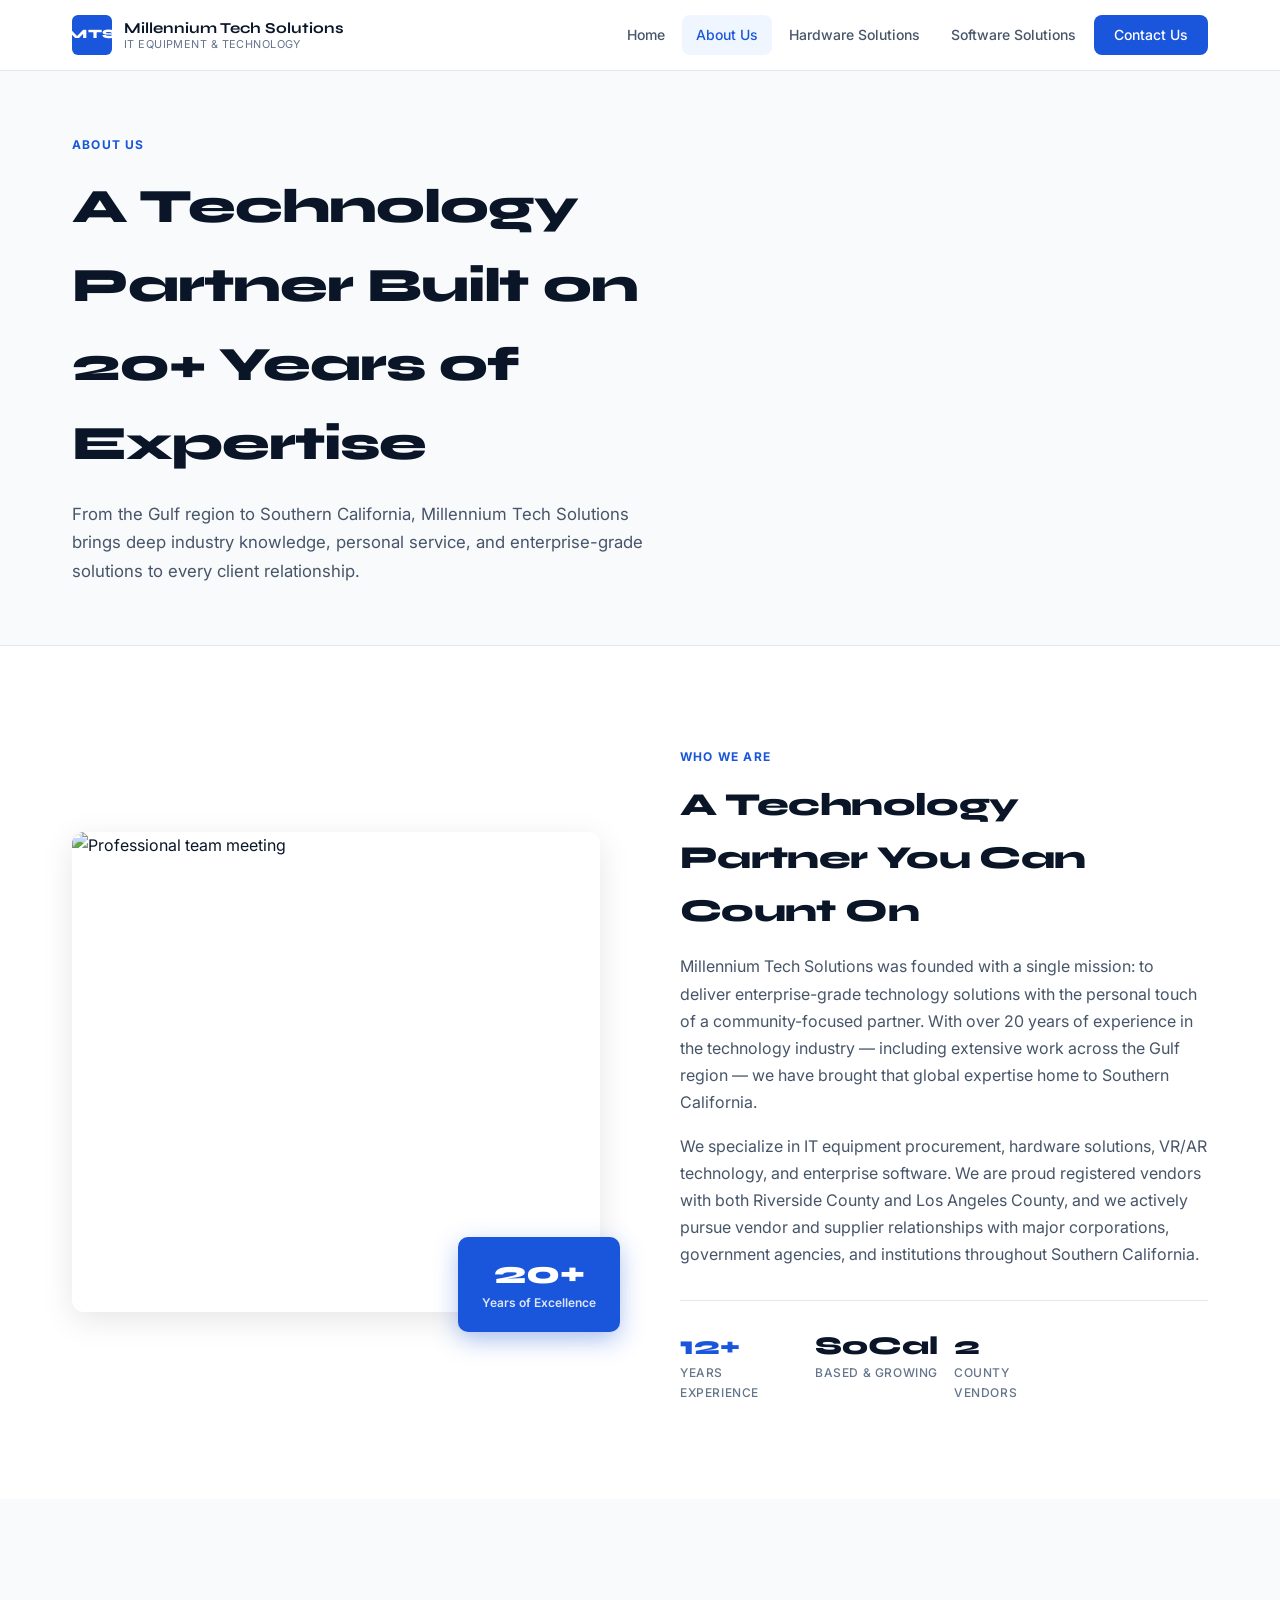
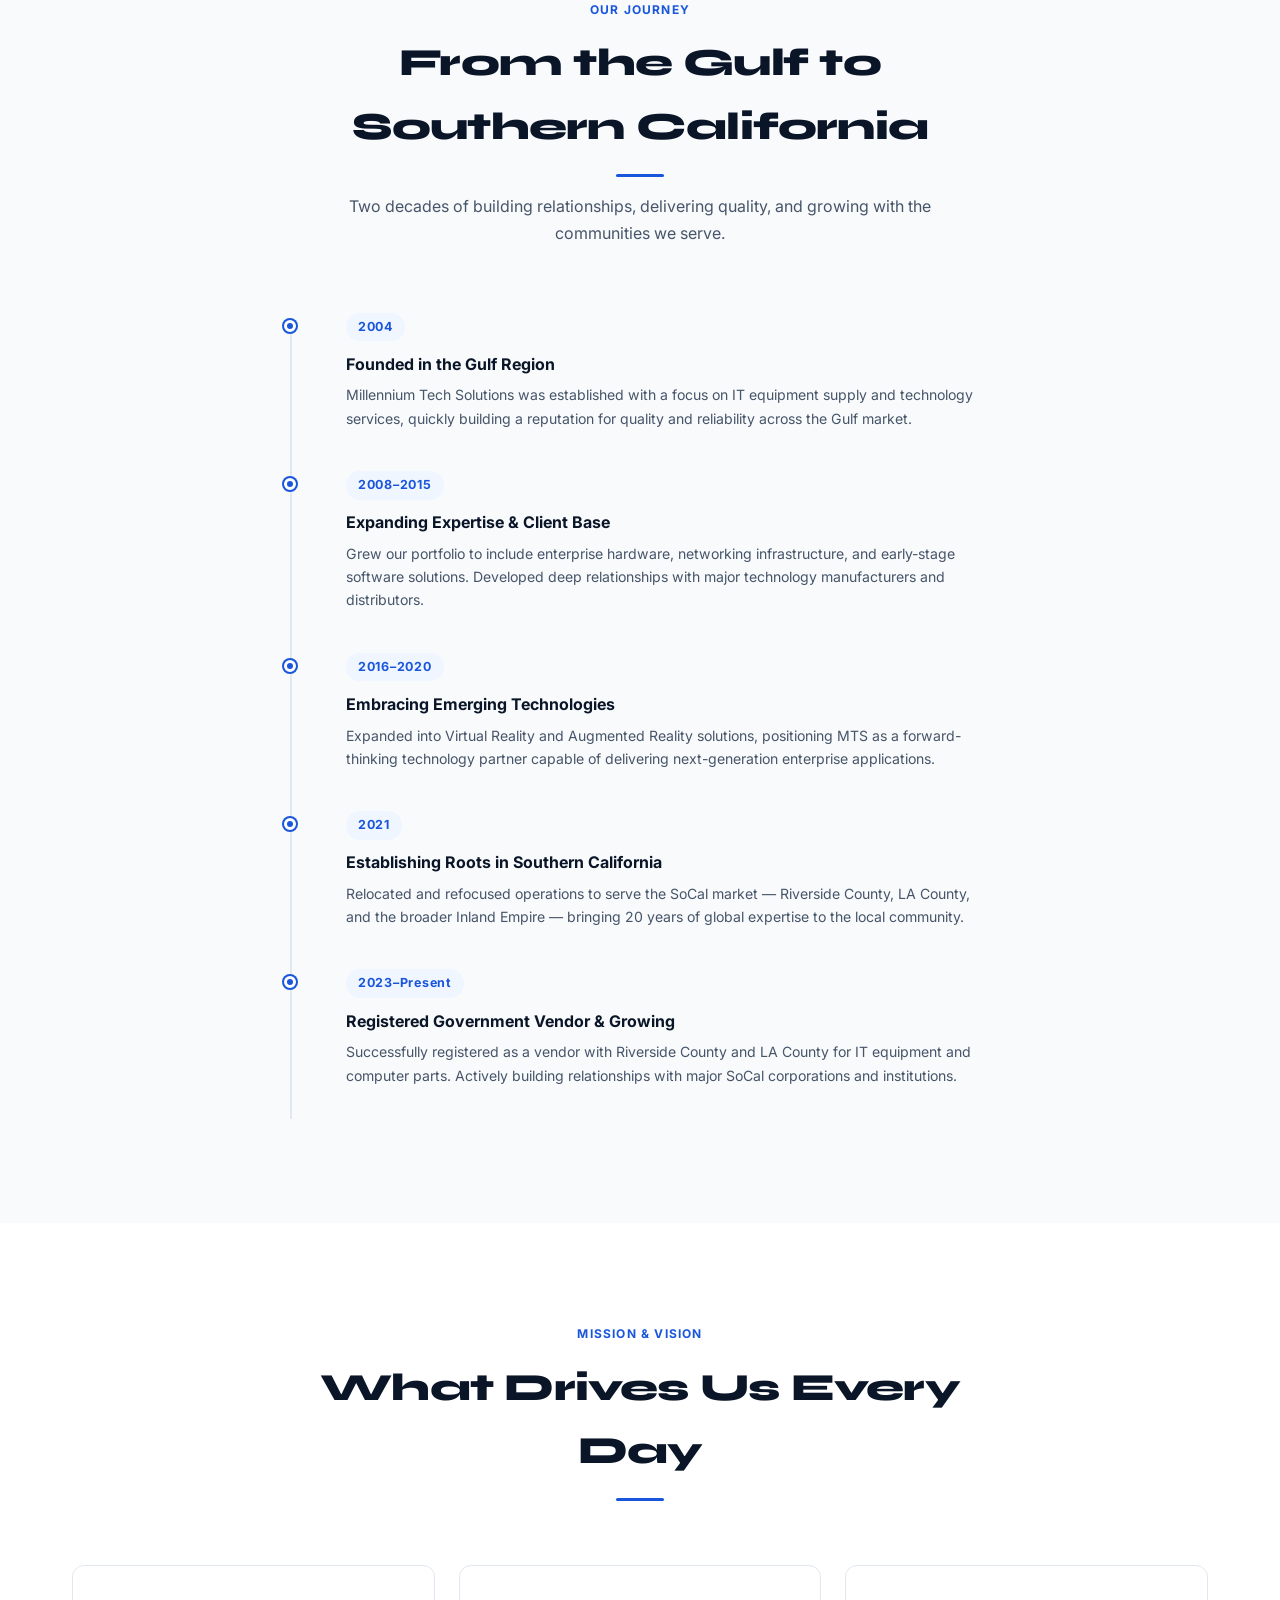
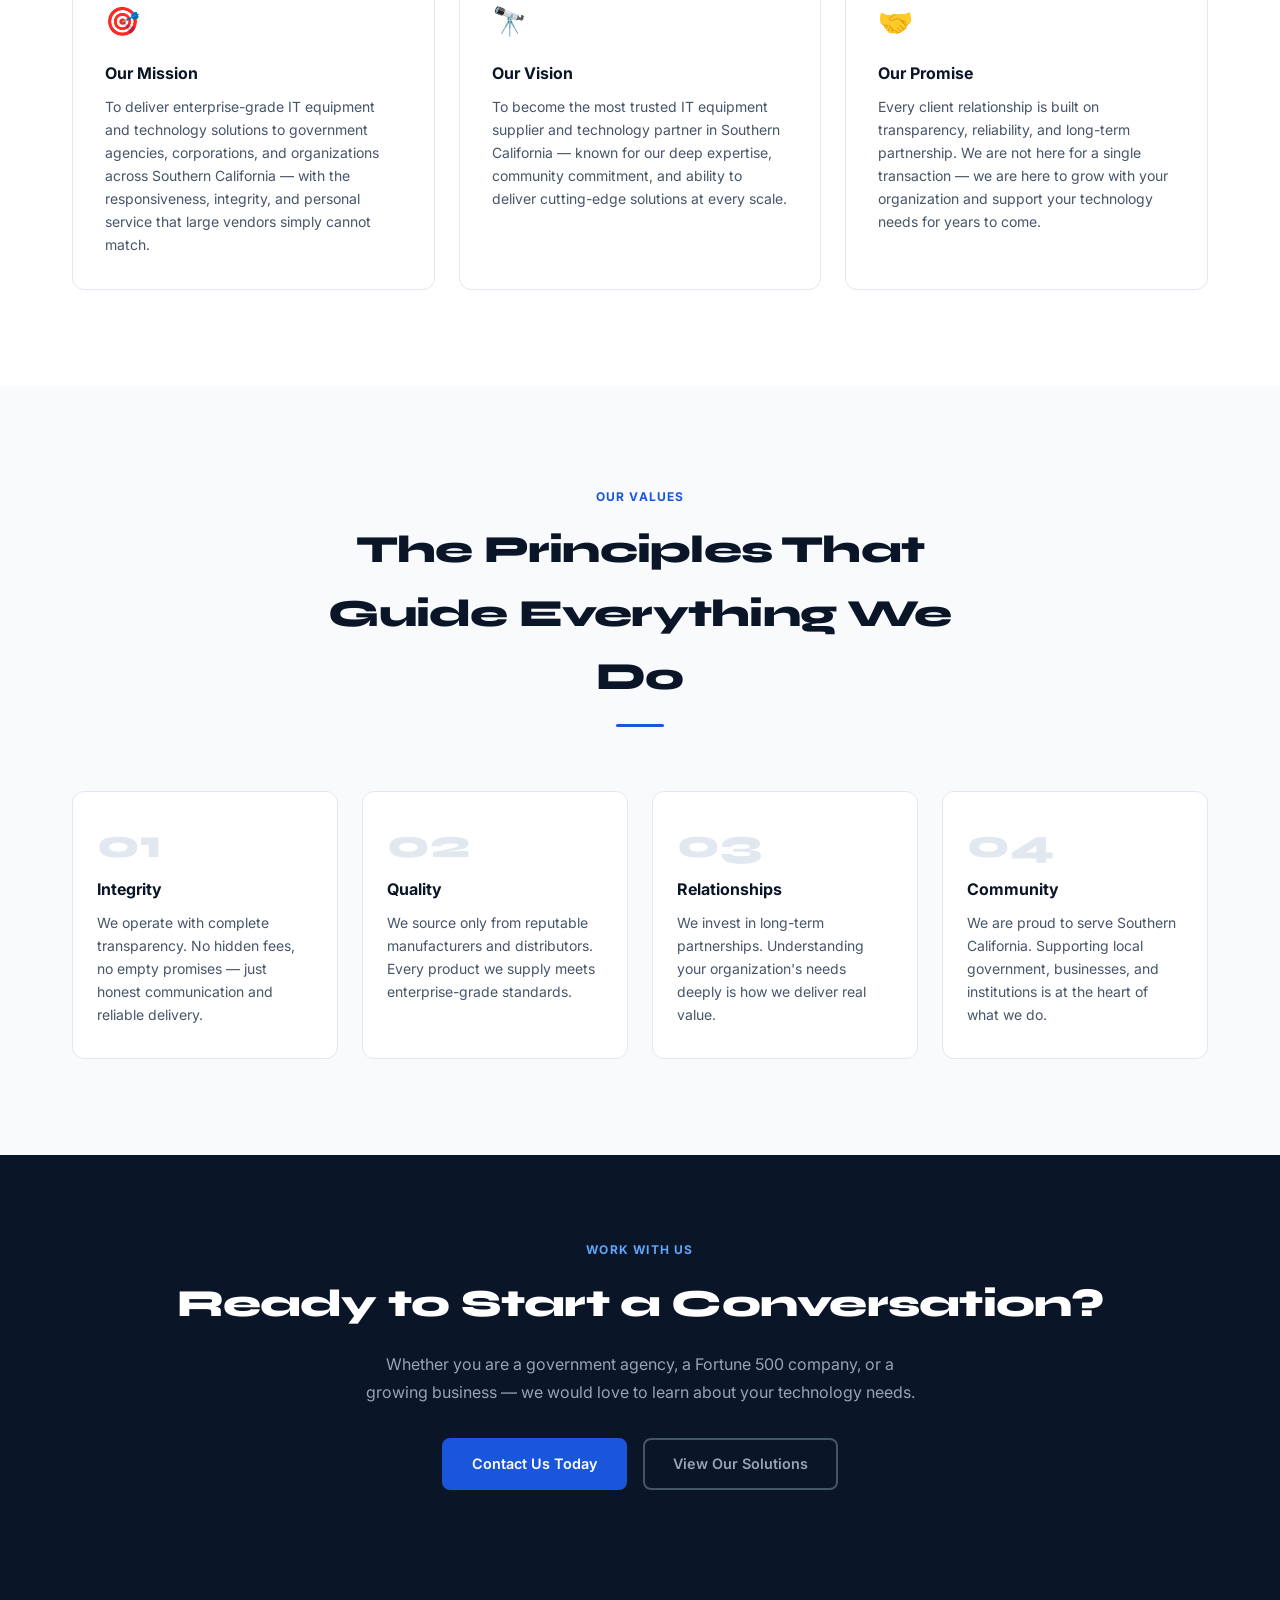
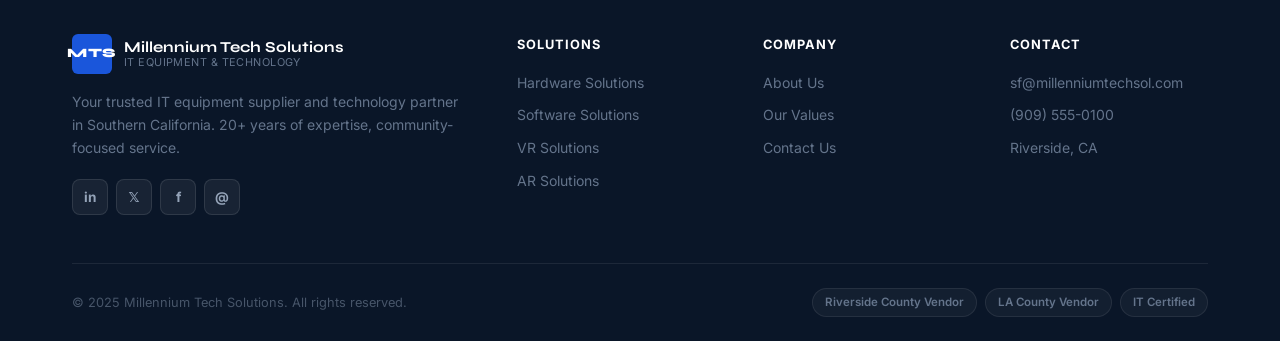
==== about.html @ eeb05ad7 "Remove company name drops — about.html" ====
<!DOCTYPE html>
<html lang="en">
<head>
  <meta charset="UTF-8" />
  <meta name="viewport" content="width=device-width, initial-scale=1.0" />
  <title>About Us | Millennium Tech Solutions</title>
  <meta name="description" content="Learn about Millennium Tech Solutions — 20+ years of IT industry expertise, now serving Southern California with enterprise-grade technology solutions." />
  <link rel="preconnect" href="https://fonts.googleapis.com" />
  <link rel="preconnect" href="https://fonts.gstatic.com" crossorigin />
  <link href="https://fonts.googleapis.com/css2?family=Inter:wght@400;500;600;700&family=Syne:wght@600;700;800&display=swap" rel="stylesheet" />
  <link rel="stylesheet" href="style.css" />
</head>
<body>

<nav class="navbar">
  <div class="container">
    <div class="nav-inner">
      <a href="index.html" class="nav-logo">
        <div class="logo-icon">MTS</div>
        <div class="logo-text">
          <span class="logo-name">Millennium Tech Solutions</span>
          <span class="logo-sub">IT Equipment &amp; Technology</span>
        </div>
      </a>
      <ul class="nav-links">
        <li><a href="index.html">Home</a></li>
        <li><a href="about.html" class="active">About Us</a></li>
        <li class="nav-dropdown">
          <a href="hardware.html">Hardware Solutions</a>
          <div class="dropdown-menu">
            <a href="hardware.html#computers">Computers &amp; Workstations</a>
            <a href="hardware.html#networking">Networking Equipment</a>
            <a href="hardware.html#peripherals">Peripherals &amp; Accessories</a>
            <a href="hardware.html#servers">Servers &amp; Storage</a>
          </div>
        </li>
        <li class="nav-dropdown">
          <a href="software.html">Software Solutions</a>
          <div class="dropdown-menu">
            <a href="software.html#vr">Virtual Reality (VR)</a>
            <a href="software.html#ar">Augmented Reality (AR)</a>
            <a href="software.html#enterprise">Enterprise Software</a>
          </div>
        </li>
        <li><a href="contact.html" class="nav-cta">Contact Us</a></li>
      </ul>
      <div class="nav-toggle"><span></span><span></span><span></span></div>
    </div>
  </div>
</nav>

<!-- PAGE HERO -->
<section class="page-hero">
  <div class="container">
    <span class="label">About Us</span>
    <h1>A Technology Partner Built on 20+ Years of Expertise</h1>
    <p>From the Gulf region to Southern California, Millennium Tech Solutions brings deep industry knowledge, personal service, and enterprise-grade solutions to every client relationship.</p>
  </div>
</section>

<!-- WHO WE ARE -->
<section class="section">
  <div class="container">
    <div class="why-grid">
      <div class="why-image fade-up">
        <img src="https://images.unsplash.com/photo-1521737604893-d14cc237f11d?w=700&q=80" alt="Professional team meeting" loading="lazy" />
        <div class="why-badge">
          <div class="why-badge-num">20+</div>
          <div class="why-badge-text">Years of Excellence</div>
        </div>
      </div>
      <div class="why-content fade-up fade-up-delay-2">
        <span class="label">Who We Are</span>
        <h2>A Technology Partner You Can Count On</h2>
        <p style="margin-bottom:1rem;">Millennium Tech Solutions was founded with a single mission: to deliver enterprise-grade technology solutions with the personal touch of a community-focused partner. With over 20 years of experience in the technology industry — including extensive work across the Gulf region — we have brought that global expertise home to Southern California.</p>
        <p>We specialize in IT equipment procurement, hardware solutions, VR/AR technology, and enterprise software. We are proud registered vendors with both Riverside County and Los Angeles County, and we actively pursue vendor and supplier relationships with major corporations, government agencies, and institutions throughout Southern California.</p>
        <div class="hero-stats" style="padding-top:2rem;margin-top:2rem;border-top:1px solid var(--border);">
          <div class="stat-item">
            <div class="stat-num"><span data-count="20" data-suffix="+">20+</span></div>
            <div class="stat-label">Years Experience</div>
          </div>
          <div class="stat-item">
            <div class="stat-num">SoCal</div>
            <div class="stat-label">Based &amp; Growing</div>
          </div>
          <div class="stat-item">
            <div class="stat-num">2</div>
            <div class="stat-label">County Vendors</div>
          </div>
        </div>
      </div>
    </div>
  </div>
</section>

<!-- OUR STORY / TIMELINE -->
<section class="section section-alt">
  <div class="container">
    <div class="section-header fade-up">
      <span class="label">Our Journey</span>
      <h2>From the Gulf to Southern California</h2>
      <div class="divider"></div>
      <p>Two decades of building relationships, delivering quality, and growing with the communities we serve.</p>
    </div>
    <div style="max-width:700px;margin:0 auto;">
      <div class="timeline fade-up">
        <div class="timeline-item">
          <span class="timeline-year">2004</span>
          <h3>Founded in the Gulf Region</h3>
          <p>Millennium Tech Solutions was established with a focus on IT equipment supply and technology services, quickly building a reputation for quality and reliability across the Gulf market.</p>
        </div>
        <div class="timeline-item">
          <span class="timeline-year">2008–2015</span>
          <h3>Expanding Expertise &amp; Client Base</h3>
          <p>Grew our portfolio to include enterprise hardware, networking infrastructure, and early-stage software solutions. Developed deep relationships with major technology manufacturers and distributors.</p>
        </div>
        <div class="timeline-item">
          <span class="timeline-year">2016–2020</span>
          <h3>Embracing Emerging Technologies</h3>
          <p>Expanded into Virtual Reality and Augmented Reality solutions, positioning MTS as a forward-thinking technology partner capable of delivering next-generation enterprise applications.</p>
        </div>
        <div class="timeline-item">
          <span class="timeline-year">2021</span>
          <h3>Establishing Roots in Southern California</h3>
          <p>Relocated and refocused operations to serve the SoCal market — Riverside County, LA County, and the broader Inland Empire — bringing 20 years of global expertise to the local community.</p>
        </div>
        <div class="timeline-item">
          <span class="timeline-year">2023–Present</span>
          <h3>Registered Government Vendor &amp; Growing</h3>
          <p>Successfully registered as a vendor with Riverside County and LA County for IT equipment and computer parts. Actively building relationships with major SoCal corporations and institutions.</p>
        </div>
      </div>
    </div>
  </div>
</section>

<!-- MISSION & VISION -->
<section class="section">
  <div class="container">
    <div class="section-header fade-up">
      <span class="label">Mission &amp; Vision</span>
      <h2>What Drives Us Every Day</h2>
      <div class="divider"></div>
    </div>
    <div class="cards-grid">
      <div class="card fade-up fade-up-delay-1">
        <div class="card-icon">🎯</div>
        <h3>Our Mission</h3>
        <p>To deliver enterprise-grade IT equipment and technology solutions to government agencies, corporations, and organizations across Southern California — with the responsiveness, integrity, and personal service that large vendors simply cannot match.</p>
      </div>
      <div class="card fade-up fade-up-delay-2">
        <div class="card-icon">🔭</div>
        <h3>Our Vision</h3>
        <p>To become the most trusted IT equipment supplier and technology partner in Southern California — known for our deep expertise, community commitment, and ability to deliver cutting-edge solutions at every scale.</p>
      </div>
      <div class="card fade-up fade-up-delay-3">
        <div class="card-icon">🤝</div>
        <h3>Our Promise</h3>
        <p>Every client relationship is built on transparency, reliability, and long-term partnership. We are not here for a single transaction — we are here to grow with your organization and support your technology needs for years to come.</p>
      </div>
    </div>
  </div>
</section>

<!-- VALUES -->
<section class="section section-alt" id="values">
  <div class="container">
    <div class="section-header fade-up">
      <span class="label">Our Values</span>
      <h2>The Principles That Guide Everything We Do</h2>
      <div class="divider"></div>
    </div>
    <div class="values-grid">
      <div class="value-card fade-up fade-up-delay-1">
        <div class="value-num">01</div>
        <h3>Integrity</h3>
        <p>We operate with complete transparency. No hidden fees, no empty promises — just honest communication and reliable delivery.</p>
      </div>
      <div class="value-card fade-up fade-up-delay-2">
        <div class="value-num">02</div>
        <h3>Quality</h3>
        <p>We source only from reputable manufacturers and distributors. Every product we supply meets enterprise-grade standards.</p>
      </div>
      <div class="value-card fade-up fade-up-delay-3">
        <div class="value-num">03</div>
        <h3>Relationships</h3>
        <p>We invest in long-term partnerships. Understanding your organization's needs deeply is how we deliver real value.</p>
      </div>
      <div class="value-card fade-up fade-up-delay-4">
        <div class="value-num">04</div>
        <h3>Community</h3>
        <p>We are proud to serve Southern California. Supporting local government, businesses, and institutions is at the heart of what we do.</p>
      </div>
    </div>
  </div>
</section>

<!-- CTA -->
<section class="cta-banner">
  <div class="container">
    <span class="label">Work With Us</span>
    <h2>Ready to Start a Conversation?</h2>
    <p>Whether you are a government agency, a Fortune 500 company, or a growing business — we would love to learn about your technology needs.</p>
    <div class="cta-btns">
      <a href="contact.html" class="btn btn-primary">Contact Us Today</a>
      <a href="hardware.html" class="btn btn-outline">View Our Solutions</a>
    </div>
  </div>
</section>

<footer class="footer">
  <div class="container">
    <div class="footer-grid">
      <div class="footer-brand">
        <a href="index.html" class="nav-logo">
          <div class="logo-icon">MTS</div>
          <div class="logo-text">
            <span class="logo-name">Millennium Tech Solutions</span>
            <span class="logo-sub">IT Equipment &amp; Technology</span>
          </div>
        </a>
        <p>Your trusted IT equipment supplier and technology partner in Southern California. 20+ years of expertise, community-focused service.</p>
        <div class="footer-social">
          <a href="#" class="social-btn">in</a>
          <a href="#" class="social-btn">𝕏</a>
          <a href="#" class="social-btn">f</a>
          <a href="mailto:sf@millenniumtechsol.com" class="social-btn">@</a>
        </div>
      </div>
      <div class="footer-col">
        <h4>Solutions</h4>
        <ul class="footer-links">
          <li><a href="hardware.html">Hardware Solutions</a></li>
          <li><a href="software.html">Software Solutions</a></li>
          <li><a href="software.html#vr">VR Solutions</a></li>
          <li><a href="software.html#ar">AR Solutions</a></li>
        </ul>
      </div>
      <div class="footer-col">
        <h4>Company</h4>
        <ul class="footer-links">
          <li><a href="about.html">About Us</a></li>
          <li><a href="about.html#values">Our Values</a></li>
          <li><a href="contact.html">Contact Us</a></li>
        </ul>
      </div>
      <div class="footer-col">
        <h4>Contact</h4>
        <ul class="footer-links">
          <li><a href="mailto:sf@millenniumtechsol.com">sf@millenniumtechsol.com</a></li>
          <li><a href="tel:+19095550100">(909) 555-0100</a></li>
          <li>Riverside, CA</li>
        </ul>
      </div>
    </div>
    <div class="footer-bottom">
      <p>&copy; 2025 Millennium Tech Solutions. All rights reserved.</p>
      <div class="cert-badges">
        <span class="cert-badge">Riverside County Vendor</span>
        <span class="cert-badge">LA County Vendor</span>
        <span class="cert-badge">IT Certified</span>
      </div>
    </div>
  </div>
</footer>

<script src="main.js"></script>
</body>
</html>
---- style.css ----
/* ============================================
   MILLENNIUM TECH SOLUTIONS — style.css v3
   Clean · Modern · Professional · Corporate
   ============================================ */

*, *::before, *::after { box-sizing: border-box; margin: 0; padding: 0; }

:root {
  --navy:    #0a1628;
  --blue:    #1a56db;
  --blue-lt: #3b82f6;
  --accent:  #0ea5e9;
  --slate:   #475569;
  --muted:   #64748b;
  --light:   #f8fafc;
  --border:  #e2e8f0;
  --white:   #ffffff;
  --gold:    #f59e0b;
  --radius:  8px;
  --shadow:  0 1px 3px rgba(0,0,0,.08), 0 4px 16px rgba(0,0,0,.06);
  --shadow-lg: 0 8px 32px rgba(0,0,0,.10);
  --font:    'Inter', system-ui, sans-serif;
  --font-h:  'Syne', 'Inter', sans-serif;
  --trans:   0.25s ease;
}

html { scroll-behavior: smooth; font-size: 16px; }

body {
  font-family: var(--font);
  color: var(--navy);
  background: var(--white);
  line-height: 1.65;
  -webkit-font-smoothing: antialiased;
}

img { max-width: 100%; display: block; }
a { text-decoration: none; color: inherit; }
ul { list-style: none; }

.container {
  max-width: 1200px;
  margin: 0 auto;
  padding: 0 2rem;
}

/* ---- NAVBAR ---- */
.navbar {
  position: fixed;
  top: 0; left: 0; right: 0;
  z-index: 1000;
  background: rgba(255,255,255,0.97);
  border-bottom: 1px solid var(--border);
  backdrop-filter: blur(12px);
  transition: box-shadow var(--trans);
}
.navbar.scrolled { box-shadow: 0 2px 20px rgba(0,0,0,.08); }

.nav-inner {
  display: flex;
  align-items: center;
  justify-content: space-between;
  height: 70px;
  gap: 2rem;
}

.nav-logo {
  display: flex;
  align-items: center;
  gap: 0.75rem;
  flex-shrink: 0;
}
.logo-icon {
  width: 40px; height: 40px;
  background: var(--blue);
  color: white;
  font-family: var(--font-h);
  font-weight: 800;
  font-size: 0.8rem;
  letter-spacing: 0.05em;
  border-radius: 6px;
  display: flex; align-items: center; justify-content: center;
}
.logo-text { display: flex; flex-direction: column; line-height: 1.2; }
.logo-name { font-family: var(--font-h); font-weight: 700; font-size: 0.95rem; color: var(--navy); }
.logo-sub  { font-size: 0.68rem; color: var(--muted); letter-spacing: 0.04em; text-transform: uppercase; }

.nav-links {
  display: flex;
  align-items: center;
  gap: 0.25rem;
}
.nav-links li { position: relative; }
.nav-links a {
  display: block;
  padding: 0.5rem 0.85rem;
  font-size: 0.875rem;
  font-weight: 500;
  color: var(--slate);
  border-radius: var(--radius);
  transition: color var(--trans), background var(--trans);
}
.nav-links a:hover, .nav-links a.active { color: var(--blue); background: #eff6ff; }

.nav-cta {
  background: var(--blue) !important;
  color: white !important;
  padding: 0.5rem 1.25rem !important;
  border-radius: var(--radius) !important;
}
.nav-cta:hover { background: #1d4ed8 !important; }
.nav-cta.active { background: var(--blue) !important; }

/* Dropdown */
.nav-dropdown { position: relative; }
.dropdown-menu {
  position: absolute;
  top: calc(100% + 8px);
  left: 0;
  background: white;
  border: 1px solid var(--border);
  border-radius: var(--radius);
  box-shadow: var(--shadow-lg);
  min-width: 220px;
  padding: 0.5rem;
  opacity: 0;
  pointer-events: none;
  transform: translateY(-6px);
  transition: opacity var(--trans), transform var(--trans);
  z-index: 100;
}
.nav-dropdown:hover .dropdown-menu {
  opacity: 1;
  pointer-events: all;
  transform: translateY(0);
}
.dropdown-menu a {
  display: block;
  padding: 0.6rem 0.85rem;
  font-size: 0.85rem;
  color: var(--slate);
  border-radius: 6px;
}
.dropdown-menu a:hover { background: #f1f5f9; color: var(--blue); }

/* Mobile toggle */
.nav-toggle {
  display: none;
  flex-direction: column;
  gap: 5px;
  cursor: pointer;
  padding: 4px;
}
.nav-toggle span {
  display: block;
  width: 22px; height: 2px;
  background: var(--navy);
  border-radius: 2px;
  transition: var(--trans);
}

/* ---- BUTTONS ---- */
.btn {
  display: inline-flex;
  align-items: center;
  gap: 0.4rem;
  padding: 0.75rem 1.75rem;
  border-radius: var(--radius);
  font-size: 0.9rem;
  font-weight: 600;
  cursor: pointer;
  transition: all var(--trans);
  border: 2px solid transparent;
  white-space: nowrap;
}
.btn-primary {
  background: var(--blue);
  color: white;
  border-color: var(--blue);
}
.btn-primary:hover { background: #1d4ed8; border-color: #1d4ed8; transform: translateY(-1px); box-shadow: 0 4px 16px rgba(26,86,219,.3); }

.btn-outline {
  background: transparent;
  color: var(--blue);
  border-color: var(--blue);
}
.btn-outline:hover { background: #eff6ff; transform: translateY(-1px); }

.btn-dark {
  background: var(--navy);
  color: white;
  border-color: var(--navy);
}
.btn-dark:hover { background: #0f2040; transform: translateY(-1px); }

.btn-gold {
  background: var(--gold);
  color: white;
  border-color: var(--gold);
}
.btn-gold:hover { background: #d97706; transform: translateY(-1px); }

/* ---- LABELS / TAGS ---- */
.label {
  display: inline-block;
  font-size: 0.75rem;
  font-weight: 700;
  letter-spacing: 0.1em;
  text-transform: uppercase;
  color: var(--blue);
  margin-bottom: 0.75rem;
}

.divider {
  width: 48px; height: 3px;
  background: var(--blue);
  border-radius: 2px;
  margin: 1rem auto;
}

/* ---- SCROLL ANIMATIONS ---- */
.fade-up {
  opacity: 0;
  transform: translateY(28px);
  transition: opacity 0.6s ease, transform 0.6s ease;
}
.fade-up.visible { opacity: 1; transform: translateY(0); }
.fade-up-delay-1 { transition-delay: 0.1s; }
.fade-up-delay-2 { transition-delay: 0.2s; }
.fade-up-delay-3 { transition-delay: 0.3s; }
.fade-up-delay-4 { transition-delay: 0.4s; }
.fade-up-delay-5 { transition-delay: 0.5s; }

/* ---- HERO ---- */
.hero {
  padding: 140px 0 80px;
  background: var(--white);
  position: relative;
  overflow: hidden;
}
.hero::before {
  content: '';
  position: absolute;
  top: 0; right: 0;
  width: 55%;
  height: 100%;
  background: linear-gradient(135deg, #f0f7ff 0%, #e8f4fd 100%);
  clip-path: polygon(8% 0, 100% 0, 100% 100%, 0% 100%);
  z-index: 0;
}

.hero-inner {
  display: grid;
  grid-template-columns: 1fr 1fr;
  gap: 4rem;
  align-items: center;
  position: relative;
  z-index: 1;
}

.hero-badge {
  display: inline-flex;
  align-items: center;
  gap: 0.5rem;
  background: #eff6ff;
  color: var(--blue);
  font-size: 0.78rem;
  font-weight: 600;
  letter-spacing: 0.06em;
  text-transform: uppercase;
  padding: 0.4rem 1rem;
  border-radius: 100px;
  border: 1px solid #bfdbfe;
  margin-bottom: 1.5rem;
}
.hero-badge::before { content: '●'; font-size: 0.5rem; color: #22c55e; }

.hero-content h1 {
  font-family: var(--font-h);
  font-size: clamp(2.2rem, 4vw, 3.4rem);
  font-weight: 800;
  line-height: 1.12;
  color: var(--navy);
  margin-bottom: 1.25rem;
  letter-spacing: -0.02em;
}
.hero-content h1 .accent { color: var(--blue); }

.hero-desc {
  font-size: 1.05rem;
  color: var(--slate);
  line-height: 1.7;
  margin-bottom: 2rem;
  max-width: 520px;
}

.hero-btns {
  display: flex;
  gap: 1rem;
  flex-wrap: wrap;
  margin-bottom: 2.5rem;
}

.hero-stats {
  display: grid;
  grid-template-columns: repeat(4, 1fr);
  gap: 1rem;
  padding-top: 2rem;
  border-top: 1px solid var(--border);
}
.stat-item { text-align: left; }
.stat-num {
  font-family: var(--font-h);
  font-size: 1.6rem;
  font-weight: 800;
  color: var(--navy);
  line-height: 1;
  margin-bottom: 0.25rem;
}
.stat-num span { color: var(--blue); }
.stat-label { font-size: 0.75rem; color: var(--muted); font-weight: 500; text-transform: uppercase; letter-spacing: 0.05em; }

.hero-image {
  position: relative;
  z-index: 1;
}
.hero-image img {
  width: 100%;
  border-radius: 12px;
  box-shadow: var(--shadow-lg);
  object-fit: cover;
  height: 480px;
}
.hero-img-badge {
  position: absolute;
  bottom: -20px;
  left: -20px;
  background: white;
  border: 1px solid var(--border);
  border-radius: 10px;
  padding: 1rem 1.25rem;
  box-shadow: var(--shadow-lg);
  display: flex;
  align-items: center;
  gap: 0.75rem;
}
.hib-icon { font-size: 1.5rem; }
.hib-text strong { display: block; font-size: 0.85rem; font-weight: 700; color: var(--navy); }
.hib-text span { font-size: 0.75rem; color: var(--muted); }

/* ---- LOGOS STRIP ---- */
.logos-strip {
  padding: 2.5rem 0;
  border-top: 1px solid var(--border);
  border-bottom: 1px solid var(--border);
  background: var(--light);
}
.logos-label {
  text-align: center;
  font-size: 0.75rem;
  font-weight: 600;
  letter-spacing: 0.08em;
  text-transform: uppercase;
  color: var(--muted);
  margin-bottom: 1.25rem;
}
.logos-row {
  display: flex;
  align-items: center;
  justify-content: center;
  gap: 2.5rem;
  flex-wrap: wrap;
}
.logo-item {
  font-size: 0.75rem;
  font-weight: 700;
  letter-spacing: 0.1em;
  text-transform: uppercase;
  color: #94a3b8;
  transition: color var(--trans);
}
.logo-item:hover { color: var(--slate); }

/* ---- SECTIONS ---- */
.section { padding: 96px 0; }
.section-alt { background: var(--light); }

.section-header {
  text-align: center;
  max-width: 640px;
  margin: 0 auto 4rem;
}
.section-header h2 {
  font-family: var(--font-h);
  font-size: clamp(1.75rem, 3vw, 2.5rem);
  font-weight: 800;
  color: var(--navy);
  letter-spacing: -0.02em;
  margin-bottom: 0.75rem;
}
.section-header p { color: var(--slate); font-size: 1rem; line-height: 1.7; }

/* ---- SERVICE CARDS ---- */
.services-grid {
  display: grid;
  grid-template-columns: repeat(3, 1fr);
  gap: 1.5rem;
}
.service-card {
  background: white;
  border: 1px solid var(--border);
  border-radius: 12px;
  padding: 2rem;
  transition: box-shadow var(--trans), transform var(--trans), border-color var(--trans);
}
.service-card:hover {
  box-shadow: var(--shadow-lg);
  transform: translateY(-4px);
  border-color: #bfdbfe;
}
.service-icon { font-size: 2rem; margin-bottom: 1rem; }
.service-card h3 {
  font-family: var(--font-h);
  font-size: 1.05rem;
  font-weight: 700;
  color: var(--navy);
  margin-bottom: 0.6rem;
}
.service-card p { font-size: 0.9rem; color: var(--slate); line-height: 1.65; margin-bottom: 1.25rem; }
.service-link { font-size: 0.85rem; font-weight: 600; color: var(--blue); }
.service-link:hover { text-decoration: underline; }

/* ---- WHY US ---- */
.why-grid {
  display: grid;
  grid-template-columns: 1fr 1fr;
  gap: 5rem;
  align-items: center;
}
.why-image { position: relative; }
.why-image img {
  width: 100%;
  border-radius: 12px;
  object-fit: cover;
  height: 480px;
  box-shadow: var(--shadow-lg);
}
.why-badge {
  position: absolute;
  bottom: -20px; right: -20px;
  background: var(--blue);
  color: white;
  border-radius: 10px;
  padding: 1.25rem 1.5rem;
  text-align: center;
  box-shadow: 0 8px 24px rgba(26,86,219,.35);
}
.why-badge-num { font-family: var(--font-h); font-size: 2rem; font-weight: 800; line-height: 1; }
.why-badge-text { font-size: 0.75rem; font-weight: 600; opacity: 0.85; margin-top: 0.25rem; }

.why-content h2 {
  font-family: var(--font-h);
  font-size: clamp(1.6rem, 2.5vw, 2.2rem);
  font-weight: 800;
  color: var(--navy);
  letter-spacing: -0.02em;
  margin-bottom: 1rem;
}
.why-content > p { color: var(--slate); margin-bottom: 2rem; line-height: 1.7; }

.why-list { display: flex; flex-direction: column; gap: 1.25rem; }
.why-item { display: flex; gap: 1rem; align-items: flex-start; }
.why-item-icon {
  width: 40px; height: 40px;
  background: #eff6ff;
  border-radius: 8px;
  display: flex; align-items: center; justify-content: center;
  font-size: 1.1rem;
  flex-shrink: 0;
}
.why-item-text h4 { font-size: 0.95rem; font-weight: 700; color: var(--navy); margin-bottom: 0.25rem; }
.why-item-text p { font-size: 0.875rem; color: var(--slate); line-height: 1.6; }

/* ---- INDUSTRIES ---- */
.industries-grid {
  display: grid;
  grid-template-columns: repeat(3, 1fr);
  gap: 1.5rem;
}
.industry-card {
  background: white;
  border: 1px solid var(--border);
  border-radius: 12px;
  padding: 1.75rem;
  display: flex;
  align-items: flex-start;
  gap: 1rem;
  transition: box-shadow var(--trans), transform var(--trans);
}
.industry-card:hover { box-shadow: var(--shadow-lg); transform: translateY(-3px); }
.industry-icon {
  font-size: 1.75rem;
  width: 48px; height: 48px;
  background: #f0f7ff;
  border-radius: 8px;
  display: flex; align-items: center; justify-content: center;
  flex-shrink: 0;
}
.industry-card h4 { font-size: 0.95rem; font-weight: 700; color: var(--navy); margin-bottom: 0.3rem; }
.industry-card p { font-size: 0.82rem; color: var(--muted); }

/* ---- CTA BANNER ---- */
.cta-banner {
  background: var(--navy);
  padding: 80px 0;
  text-align: center;
}
.cta-banner .label { color: #60a5fa; }
.cta-banner h2 {
  font-family: var(--font-h);
  font-size: clamp(1.75rem, 3vw, 2.5rem);
  font-weight: 800;
  color: white;
  letter-spacing: -0.02em;
  margin-bottom: 1rem;
}
.cta-banner p { color: #94a3b8; font-size: 1rem; max-width: 560px; margin: 0 auto 2rem; line-height: 1.7; }
.cta-btns { display: flex; gap: 1rem; justify-content: center; flex-wrap: wrap; }
.cta-banner .btn-outline { border-color: #475569; color: #94a3b8; }
.cta-banner .btn-outline:hover { border-color: white; color: white; background: transparent; }

/* ---- PAGE HERO ---- */
.page-hero {
  padding: 130px 0 60px;
  background: var(--light);
  border-bottom: 1px solid var(--border);
}
.page-hero h1 {
  font-family: var(--font-h);
  font-size: clamp(2rem, 4vw, 3rem);
  font-weight: 800;
  color: var(--navy);
  letter-spacing: -0.02em;
  margin-bottom: 1rem;
  max-width: 700px;
}
.page-hero p { color: var(--slate); font-size: 1.05rem; max-width: 600px; line-height: 1.7; }

/* ---- TIMELINE ---- */
.timeline { position: relative; padding-left: 2rem; }
.timeline::before {
  content: '';
  position: absolute;
  left: 0; top: 8px; bottom: 8px;
  width: 2px;
  background: var(--border);
}
.timeline-item {
  position: relative;
  padding-bottom: 2.5rem;
  padding-left: 1.5rem;
}
.timeline-item::before {
  content: '';
  position: absolute;
  left: -2.35rem; top: 8px;
  width: 12px; height: 12px;
  background: var(--blue);
  border: 3px solid white;
  border-radius: 50%;
  box-shadow: 0 0 0 2px var(--blue);
}
.timeline-year {
  display: inline-block;
  background: #eff6ff;
  color: var(--blue);
  font-size: 0.78rem;
  font-weight: 700;
  letter-spacing: 0.06em;
  padding: 0.25rem 0.75rem;
  border-radius: 100px;
  margin-bottom: 0.6rem;
}
.timeline-item h3 { font-size: 1rem; font-weight: 700; color: var(--navy); margin-bottom: 0.4rem; }
.timeline-item p { font-size: 0.88rem; color: var(--slate); line-height: 1.65; }

/* ---- VALUES ---- */
.values-grid {
  display: grid;
  grid-template-columns: repeat(4, 1fr);
  gap: 1.5rem;
}
.value-card {
  background: white;
  border: 1px solid var(--border);
  border-radius: 12px;
  padding: 2rem 1.5rem;
  transition: box-shadow var(--trans), transform var(--trans);
}
.value-card:hover { box-shadow: var(--shadow-lg); transform: translateY(-4px); }
.value-num {
  font-family: var(--font-h);
  font-size: 2.5rem;
  font-weight: 800;
  color: #e2e8f0;
  line-height: 1;
  margin-bottom: 0.75rem;
}
.value-card h3 { font-size: 1rem; font-weight: 700; color: var(--navy); margin-bottom: 0.5rem; }
.value-card p { font-size: 0.875rem; color: var(--slate); line-height: 1.65; }

/* ---- CARDS (generic) ---- */
.cards-grid {
  display: grid;
  grid-template-columns: repeat(3, 1fr);
  gap: 1.5rem;
}
.card {
  background: white;
  border: 1px solid var(--border);
  border-radius: 12px;
  padding: 2rem;
  transition: box-shadow var(--trans), transform var(--trans);
}
.card:hover { box-shadow: var(--shadow-lg); transform: translateY(-4px); }
.card-icon { font-size: 1.75rem; margin-bottom: 1rem; }
.card h3 { font-size: 1rem; font-weight: 700; color: var(--navy); margin-bottom: 0.5rem; }
.card p { font-size: 0.875rem; color: var(--slate); line-height: 1.65; }

/* ---- HARDWARE PAGE ---- */
.hw-hero-img {
  width: 100%;
  border-radius: 12px;
  overflow: hidden;
  margin-bottom: 5rem;
  box-shadow: var(--shadow-lg);
}
.hw-hero-img img { width: 100%; height: 340px; object-fit: cover; }

.product-section { margin-bottom: 5rem; }
.product-section > div:first-child { margin-bottom: 2rem; }
.product-section h2 {
  font-family: var(--font-h);
  font-size: 1.75rem;
  font-weight: 800;
  color: var(--navy);
  letter-spacing: -0.02em;
  margin-bottom: 0.5rem;
}
.product-section > div:first-child p { color: var(--slate); max-width: 640px; }

.product-grid {
  display: grid;
  grid-template-columns: repeat(4, 1fr);
  gap: 1.25rem;
}
.product-card {
  background: white;
  border: 1px solid var(--border);
  border-radius: 10px;
  padding: 1.5rem;
  transition: box-shadow var(--trans), transform var(--trans), border-color var(--trans);
}
.product-card:hover { box-shadow: var(--shadow); transform: translateY(-3px); border-color: #bfdbfe; }
.product-card-icon { font-size: 1.5rem; margin-bottom: 0.75rem; }
.product-card h4 { font-size: 0.9rem; font-weight: 700; color: var(--navy); margin-bottom: 0.4rem; }
.product-card p { font-size: 0.82rem; color: var(--muted); line-height: 1.6; }

.brands-grid {
  display: flex;
  flex-wrap: wrap;
  gap: 0.75rem;
}
.brand-tag {
  background: white;
  border: 1px solid var(--border);
  color: var(--slate);
  font-size: 0.8rem;
  font-weight: 600;
  padding: 0.4rem 1rem;
  border-radius: 100px;
  transition: border-color var(--trans), color var(--trans);
}
.brand-tag:hover { border-color: var(--blue); color: var(--blue); }

.process-steps {
  display: grid;
  grid-template-columns: repeat(4, 1fr);
  gap: 1.5rem;
  position: relative;
}
.process-steps::before {
  content: '';
  position: absolute;
  top: 28px; left: 10%; right: 10%;
  height: 2px;
  background: var(--border);
  z-index: 0;
}
.process-step {
  text-align: center;
  position: relative;
  z-index: 1;
}
.step-num {
  width: 56px; height: 56px;
  background: var(--blue);
  color: white;
  font-family: var(--font-h);
  font-size: 1.2rem;
  font-weight: 800;
  border-radius: 50%;
  display: flex; align-items: center; justify-content: center;
  margin: 0 auto 1rem;
  box-shadow: 0 4px 16px rgba(26,86,219,.3);
}
.process-step h3 { font-size: 0.95rem; font-weight: 700; color: var(--navy); margin-bottom: 0.4rem; }
.process-step p { font-size: 0.82rem; color: var(--muted); line-height: 1.6; }

/* ---- SOFTWARE PAGE ---- */
.solution-block {
  background: white;
  border: 1px solid var(--border);
  border-radius: 12px;
  padding: 2.5rem;
  margin-bottom: 2rem;
}
.solution-header {
  display: flex;
  align-items: center;
  gap: 1rem;
  margin-bottom: 1.5rem;
}
.solution-icon {
  font-size: 2rem;
  width: 56px; height: 56px;
  background: #eff6ff;
  border-radius: 10px;
  display: flex; align-items: center; justify-content: center;
  flex-shrink: 0;
}
.solution-header h2 {
  font-family: var(--font-h);
  font-size: 1.5rem;
  font-weight: 800;
  color: var(--navy);
  letter-spacing: -0.02em;
}
.sw-hero-split {
  display: grid;
  grid-template-columns: 1fr 1fr;
  gap: 3rem;
  align-items: center;
  margin-bottom: 2rem;
}
.sw-hero-split p { color: var(--slate); line-height: 1.7; font-size: 0.95rem; }
.sw-img img { width: 100%; border-radius: 10px; object-fit: cover; height: 280px; box-shadow: var(--shadow); }

.feature-list { padding-left: 0; }
.feature-list li {
  font-size: 0.875rem;
  color: var(--slate);
  padding: 0.35rem 0 0.35rem 1.5rem;
  position: relative;
}
.feature-list li::before {
  content: '✓';
  position: absolute;
  left: 0;
  color: var(--blue);
  font-weight: 700;
}

/* ---- CONTACT PAGE ---- */
.contact-grid {
  display: grid;
  grid-template-columns: 1fr 1.6fr;
  gap: 4rem;
  align-items: start;
}
.contact-info h3, .contact-form-wrap h3 {
  font-family: var(--font-h);
  font-size: 1.4rem;
  font-weight: 800;
  color: var(--navy);
  margin-bottom: 0.5rem;
}
.contact-form-wrap > p { color: var(--slate); font-size: 0.9rem; margin-bottom: 1.75rem; }

.contact-item {
  display: flex;
  align-items: flex-start;
  gap: 1rem;
  padding: 1.25rem 0;
  border-bottom: 1px solid var(--border);
}
.contact-item:first-of-type { border-top: 1px solid var(--border); margin-top: 1.5rem; }
.ci-icon {
  width: 40px; height: 40px;
  background: #eff6ff;
  border-radius: 8px;
  display: flex; align-items: center; justify-content: center;
  font-size: 1rem;
  flex-shrink: 0;
}
.ci-text { display: flex; flex-direction: column; gap: 0.2rem; }
.ci-text strong { font-size: 0.8rem; font-weight: 700; color: var(--navy); text-transform: uppercase; letter-spacing: 0.05em; }
.ci-text span { font-size: 0.9rem; color: var(--slate); }
.ci-text a { color: var(--blue); }
.ci-text a:hover { text-decoration: underline; }

.area-tags { display: flex; flex-wrap: wrap; gap: 0.5rem; }
.area-tag {
  background: #eff6ff;
  color: var(--blue);
  font-size: 0.78rem;
  font-weight: 600;
  padding: 0.3rem 0.85rem;
  border-radius: 100px;
  border: 1px solid #bfdbfe;
}

/* Form */
.form-row { display: grid; grid-template-columns: 1fr 1fr; gap: 1rem; }
.form-group { display: flex; flex-direction: column; gap: 0.4rem; margin-bottom: 1rem; }
.form-group label { font-size: 0.82rem; font-weight: 600; color: var(--navy); }
.form-group input,
.form-group select,
.form-group textarea {
  padding: 0.7rem 1rem;
  border: 1.5px solid var(--border);
  border-radius: var(--radius);
  font-size: 0.9rem;
  font-family: var(--font);
  color: var(--navy);
  background: white;
  transition: border-color var(--trans), box-shadow var(--trans);
  outline: none;
}
.form-group input:focus,
.form-group select:focus,
.form-group textarea:focus {
  border-color: var(--blue);
  box-shadow: 0 0 0 3px rgba(26,86,219,.1);
}
.form-group textarea { min-height: 130px; resize: vertical; }
.form-submit { width: 100%; justify-content: center; margin-top: 0.5rem; }
.form-success { display: none; padding: 1.5rem; background: #f0fdf4; border: 1px solid #bbf7d0; border-radius: var(--radius); text-align: center; }

/* ---- FOOTER ---- */
.footer {
  background: var(--navy);
  padding: 64px 0 0;
}
.footer-grid {
  display: grid;
  grid-template-columns: 2fr 1fr 1fr 1fr;
  gap: 3rem;
  padding-bottom: 3rem;
  border-bottom: 1px solid rgba(255,255,255,.08);
}
.footer-brand .nav-logo { margin-bottom: 1rem; }
.footer-brand .logo-name { color: white; }
.footer-brand .logo-sub { color: #64748b; }
.footer-brand p { font-size: 0.875rem; color: #64748b; line-height: 1.65; margin-bottom: 1.25rem; }

.footer-social { display: flex; gap: 0.5rem; }
.social-btn {
  width: 36px; height: 36px;
  background: rgba(255,255,255,.06);
  border: 1px solid rgba(255,255,255,.1);
  border-radius: 8px;
  color: #94a3b8;
  font-size: 0.85rem;
  font-weight: 700;
  display: flex; align-items: center; justify-content: center;
  transition: background var(--trans), color var(--trans);
}
.social-btn:hover { background: var(--blue); color: white; border-color: var(--blue); }

.footer-col h4 { font-size: 0.8rem; font-weight: 700; color: white; letter-spacing: 0.08em; text-transform: uppercase; margin-bottom: 1rem; }
.footer-links { display: flex; flex-direction: column; gap: 0.6rem; }
.footer-links a { font-size: 0.875rem; color: #64748b; transition: color var(--trans); }
.footer-links a:hover { color: #94a3b8; }
.footer-links li { font-size: 0.875rem; color: #64748b; }

.footer-bottom {
  display: flex;
  align-items: center;
  justify-content: space-between;
  padding: 1.5rem 0;
  flex-wrap: wrap;
  gap: 1rem;
}
.footer-bottom p { font-size: 0.8rem; color: #475569; }
.cert-badges { display: flex; gap: 0.5rem; flex-wrap: wrap; }
.cert-badge {
  font-size: 0.72rem;
  font-weight: 600;
  color: #64748b;
  background: rgba(255,255,255,.04);
  border: 1px solid rgba(255,255,255,.08);
  padding: 0.25rem 0.75rem;
  border-radius: 100px;
}

/* ---- RESPONSIVE ---- */
@media (max-width: 1024px) {
  .hero-inner { grid-template-columns: 1fr; }
  .hero::before { display: none; }
  .hero-image { display: none; }
  .hero-stats { grid-template-columns: repeat(2, 1fr); }
  .why-grid { grid-template-columns: 1fr; }
  .why-image { display: none; }
  .values-grid { grid-template-columns: repeat(2, 1fr); }
  .footer-grid { grid-template-columns: 1fr 1fr; }
}

@media (max-width: 768px) {
  .nav-links { display: none; flex-direction: column; position: absolute; top: 70px; left: 0; right: 0; background: white; border-bottom: 1px solid var(--border); padding: 1rem; gap: 0.25rem; box-shadow: var(--shadow-lg); }
  .nav-links.open { display: flex; }
  .nav-toggle { display: flex; }
  .dropdown-menu { position: static; opacity: 1; pointer-events: all; transform: none; box-shadow: none; border: none; background: #f8fafc; margin-top: 0.25rem; }
  .services-grid { grid-template-columns: 1fr; }
  .industries-grid { grid-template-columns: 1fr 1fr; }
  .product-grid { grid-template-columns: 1fr 1fr; }
  .process-steps { grid-template-columns: 1fr 1fr; }
  .process-steps::before { display: none; }
  .contact-grid { grid-template-columns: 1fr; }
  .sw-hero-split { grid-template-columns: 1fr; }
  .form-row { grid-template-columns: 1fr; }
  .footer-grid { grid-template-columns: 1fr; }
  .hero-stats { grid-template-columns: repeat(2, 1fr); }
  .cards-grid { grid-template-columns: 1fr; }
  .values-grid { grid-template-columns: 1fr 1fr; }
}

@media (max-width: 480px) {
  .container { padding: 0 1.25rem; }
  .hero { padding: 110px 0 60px; }
  .industries-grid { grid-template-columns: 1fr; }
  .product-grid { grid-template-columns: 1fr; }
  .process-steps { grid-template-columns: 1fr; }
  .values-grid { grid-template-columns: 1fr; }
  .hero-btns { flex-direction: column; }
  .cta-btns { flex-direction: column; align-items: center; }
}
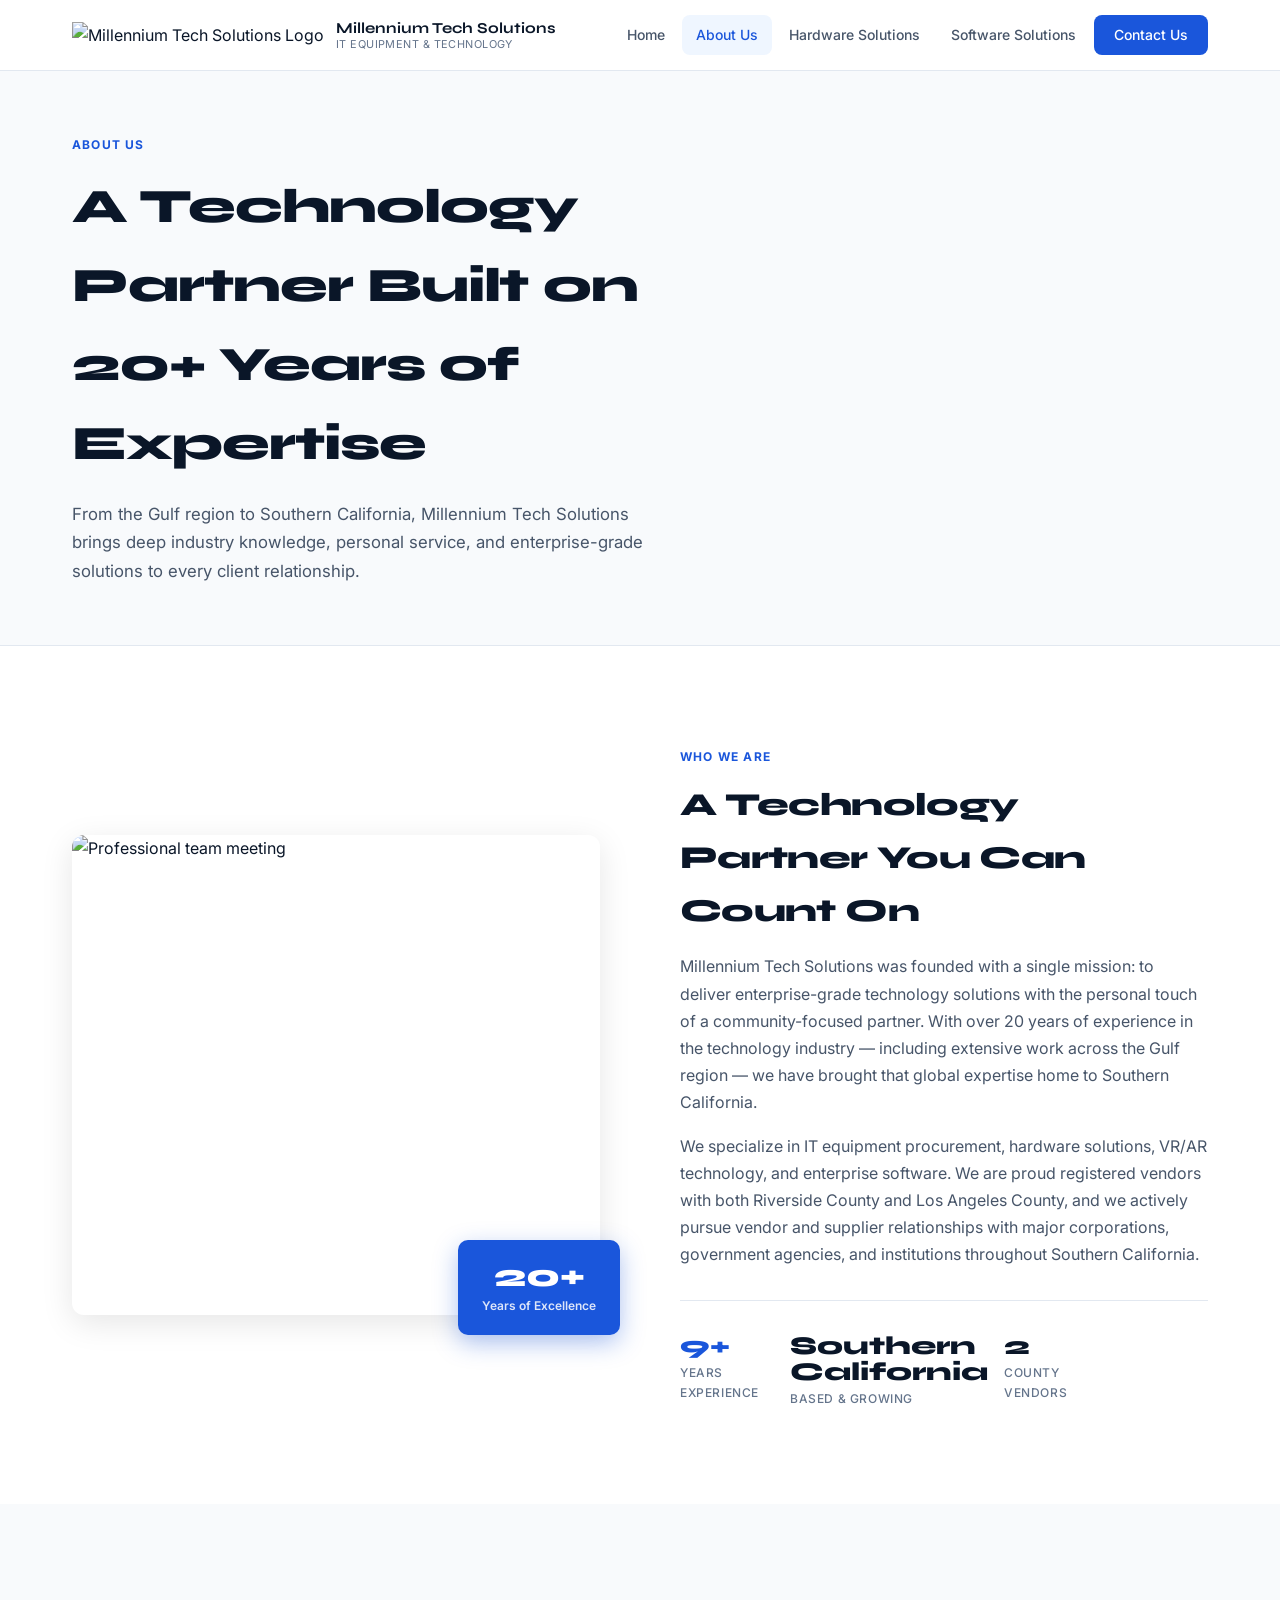
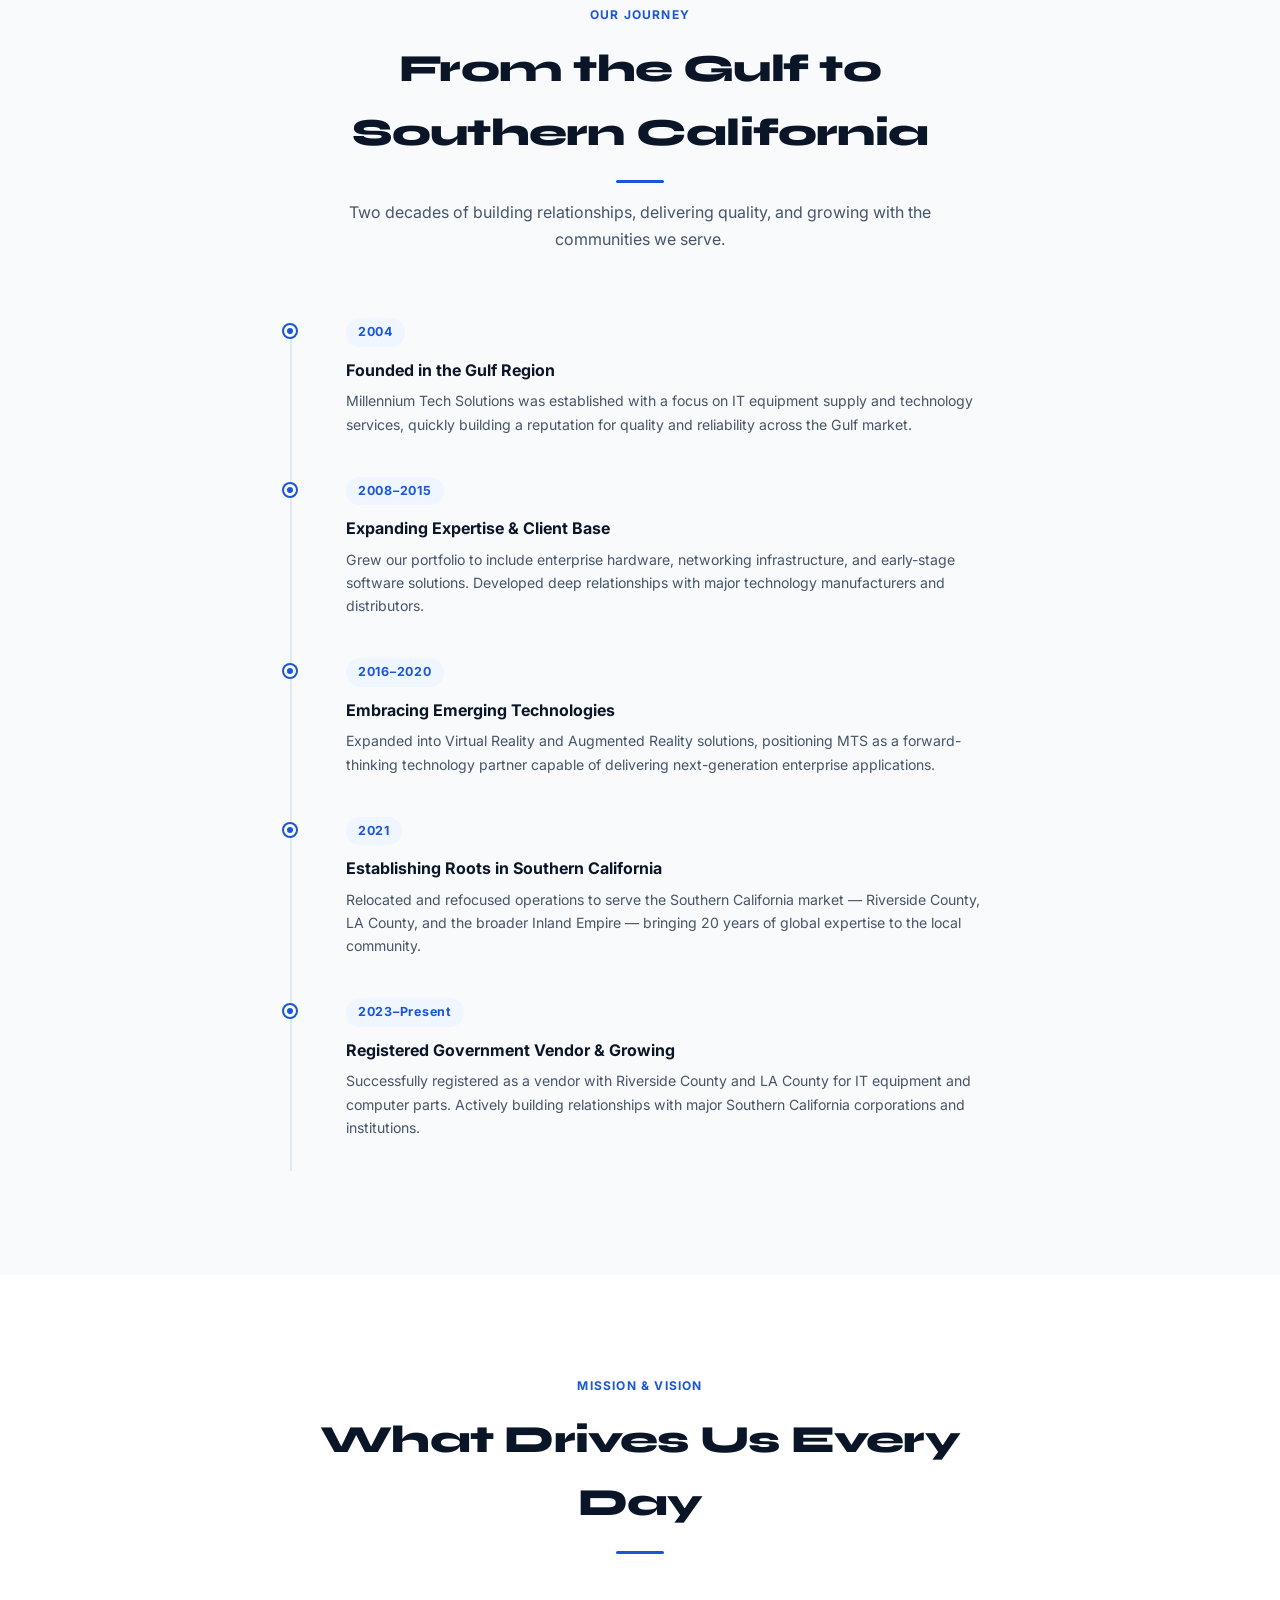
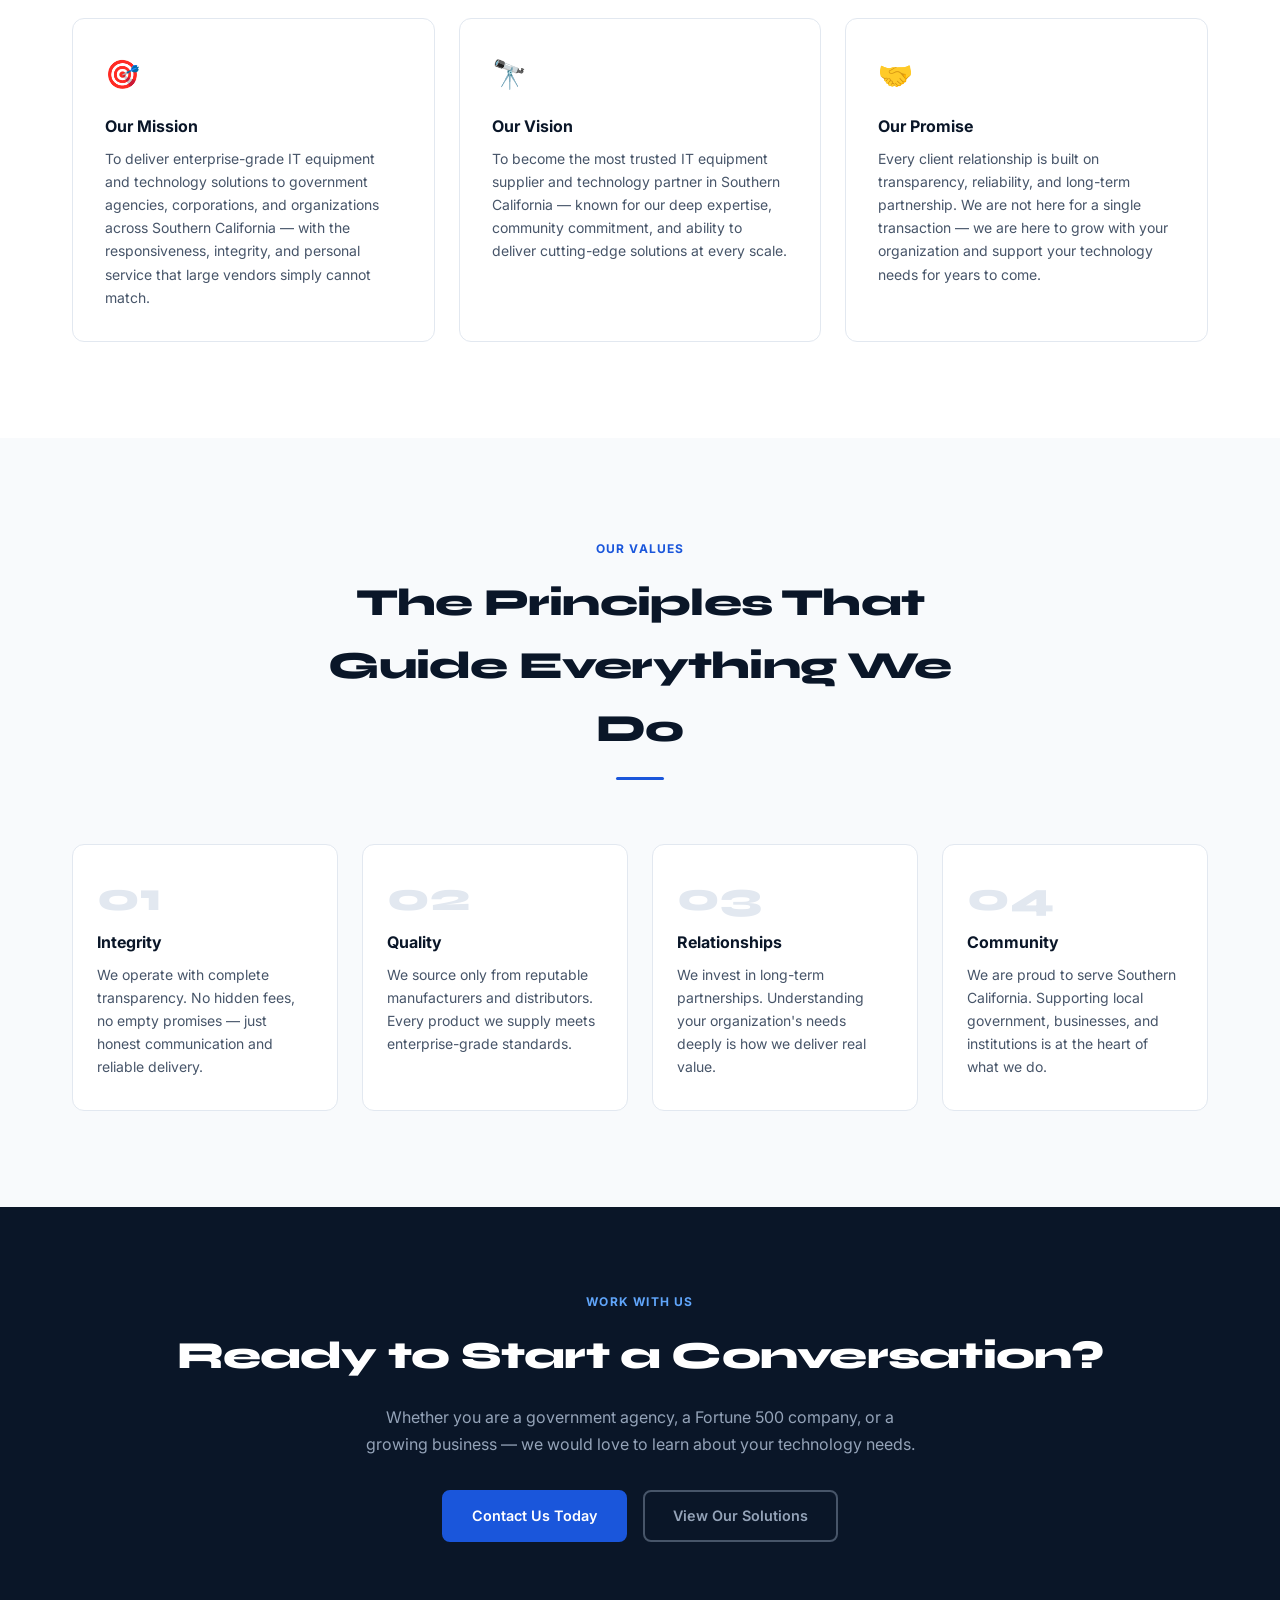
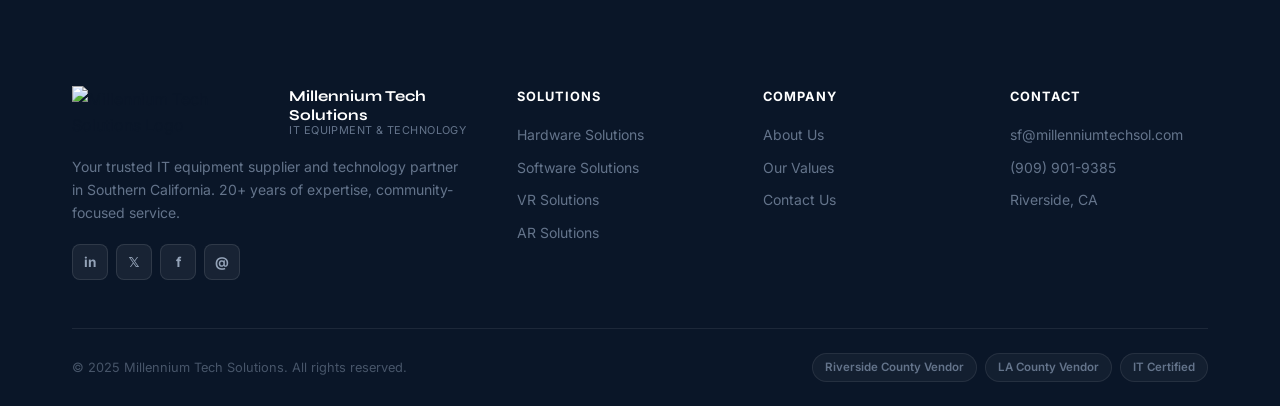
==== commit d835ab57: "Add logo, update phone, replace SoCal — about.html" ====
--- a/about.html
+++ b/about.html
@@ -16,7 +16,7 @@
   <div class="container">
     <div class="nav-inner">
       <a href="index.html" class="nav-logo">
-        <div class="logo-icon">MTS</div>
+        <img src="logo.jpg" alt="Millennium Tech Solutions Logo" class="nav-logo-img" />
         <div class="logo-text">
           <span class="logo-name">Millennium Tech Solutions</span>
           <span class="logo-sub">IT Equipment &amp; Technology</span>
@@ -80,7 +80,7 @@
             <div class="stat-label">Years Experience</div>
           </div>
           <div class="stat-item">
-            <div class="stat-num">SoCal</div>
+            <div class="stat-num">Southern California</div>
             <div class="stat-label">Based &amp; Growing</div>
           </div>
           <div class="stat-item">
@@ -122,12 +122,12 @@
         <div class="timeline-item">
           <span class="timeline-year">2021</span>
           <h3>Establishing Roots in Southern California</h3>
-          <p>Relocated and refocused operations to serve the SoCal market — Riverside County, LA County, and the broader Inland Empire — bringing 20 years of global expertise to the local community.</p>
+          <p>Relocated and refocused operations to serve the Southern California market — Riverside County, LA County, and the broader Inland Empire — bringing 20 years of global expertise to the local community.</p>
         </div>
         <div class="timeline-item">
           <span class="timeline-year">2023–Present</span>
           <h3>Registered Government Vendor &amp; Growing</h3>
-          <p>Successfully registered as a vendor with Riverside County and LA County for IT equipment and computer parts. Actively building relationships with major SoCal corporations and institutions.</p>
+          <p>Successfully registered as a vendor with Riverside County and LA County for IT equipment and computer parts. Actively building relationships with major Southern California corporations and institutions.</p>
         </div>
       </div>
     </div>
@@ -213,7 +213,7 @@
     <div class="footer-grid">
       <div class="footer-brand">
         <a href="index.html" class="nav-logo">
-          <div class="logo-icon">MTS</div>
+          <img src="logo.jpg" alt="Millennium Tech Solutions Logo" class="nav-logo-img" />
           <div class="logo-text">
             <span class="logo-name">Millennium Tech Solutions</span>
             <span class="logo-sub">IT Equipment &amp; Technology</span>
@@ -248,7 +248,7 @@
         <h4>Contact</h4>
         <ul class="footer-links">
           <li><a href="mailto:sf@millenniumtechsol.com">sf@millenniumtechsol.com</a></li>
-          <li><a href="tel:+19095550100">(909) 555-0100</a></li>
+          <li><a href="tel:+19099019385">(909) 901-9385</a></li>
           <li>Riverside, CA</li>
         </ul>
       </div>
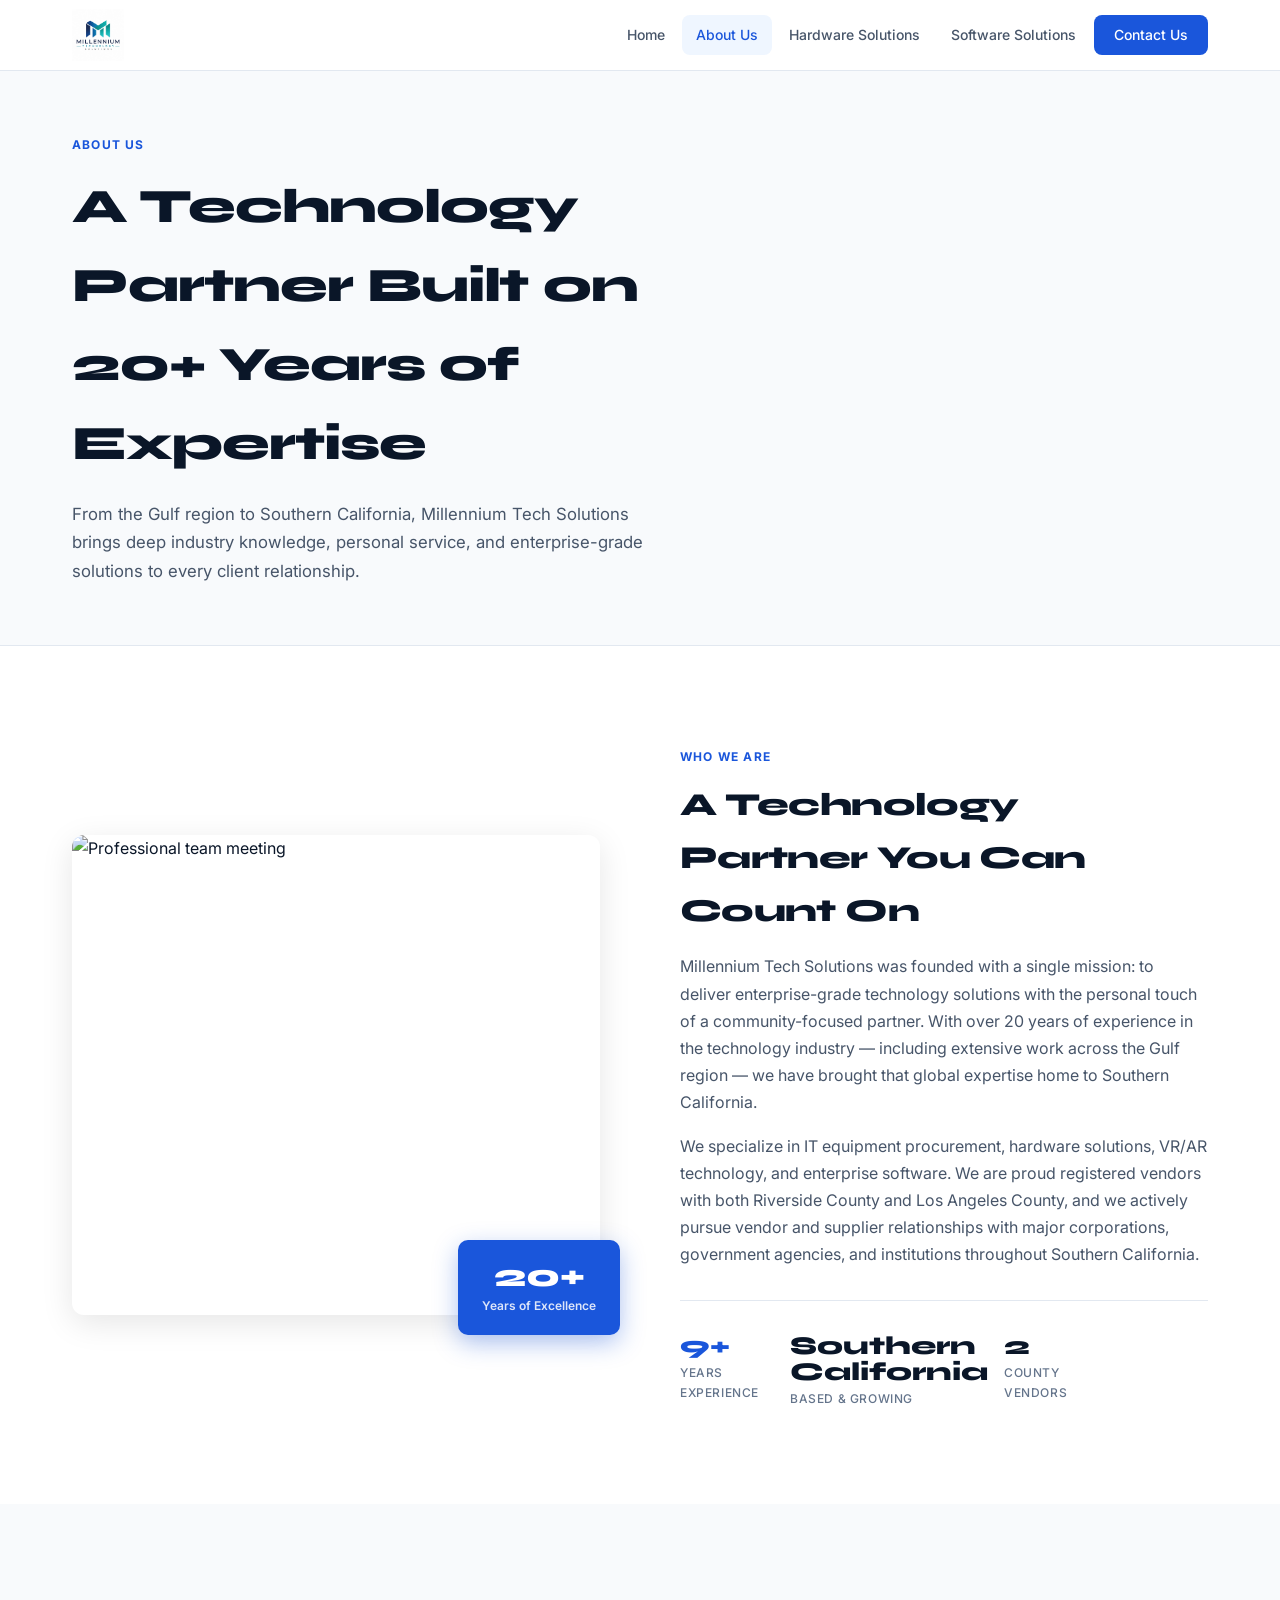
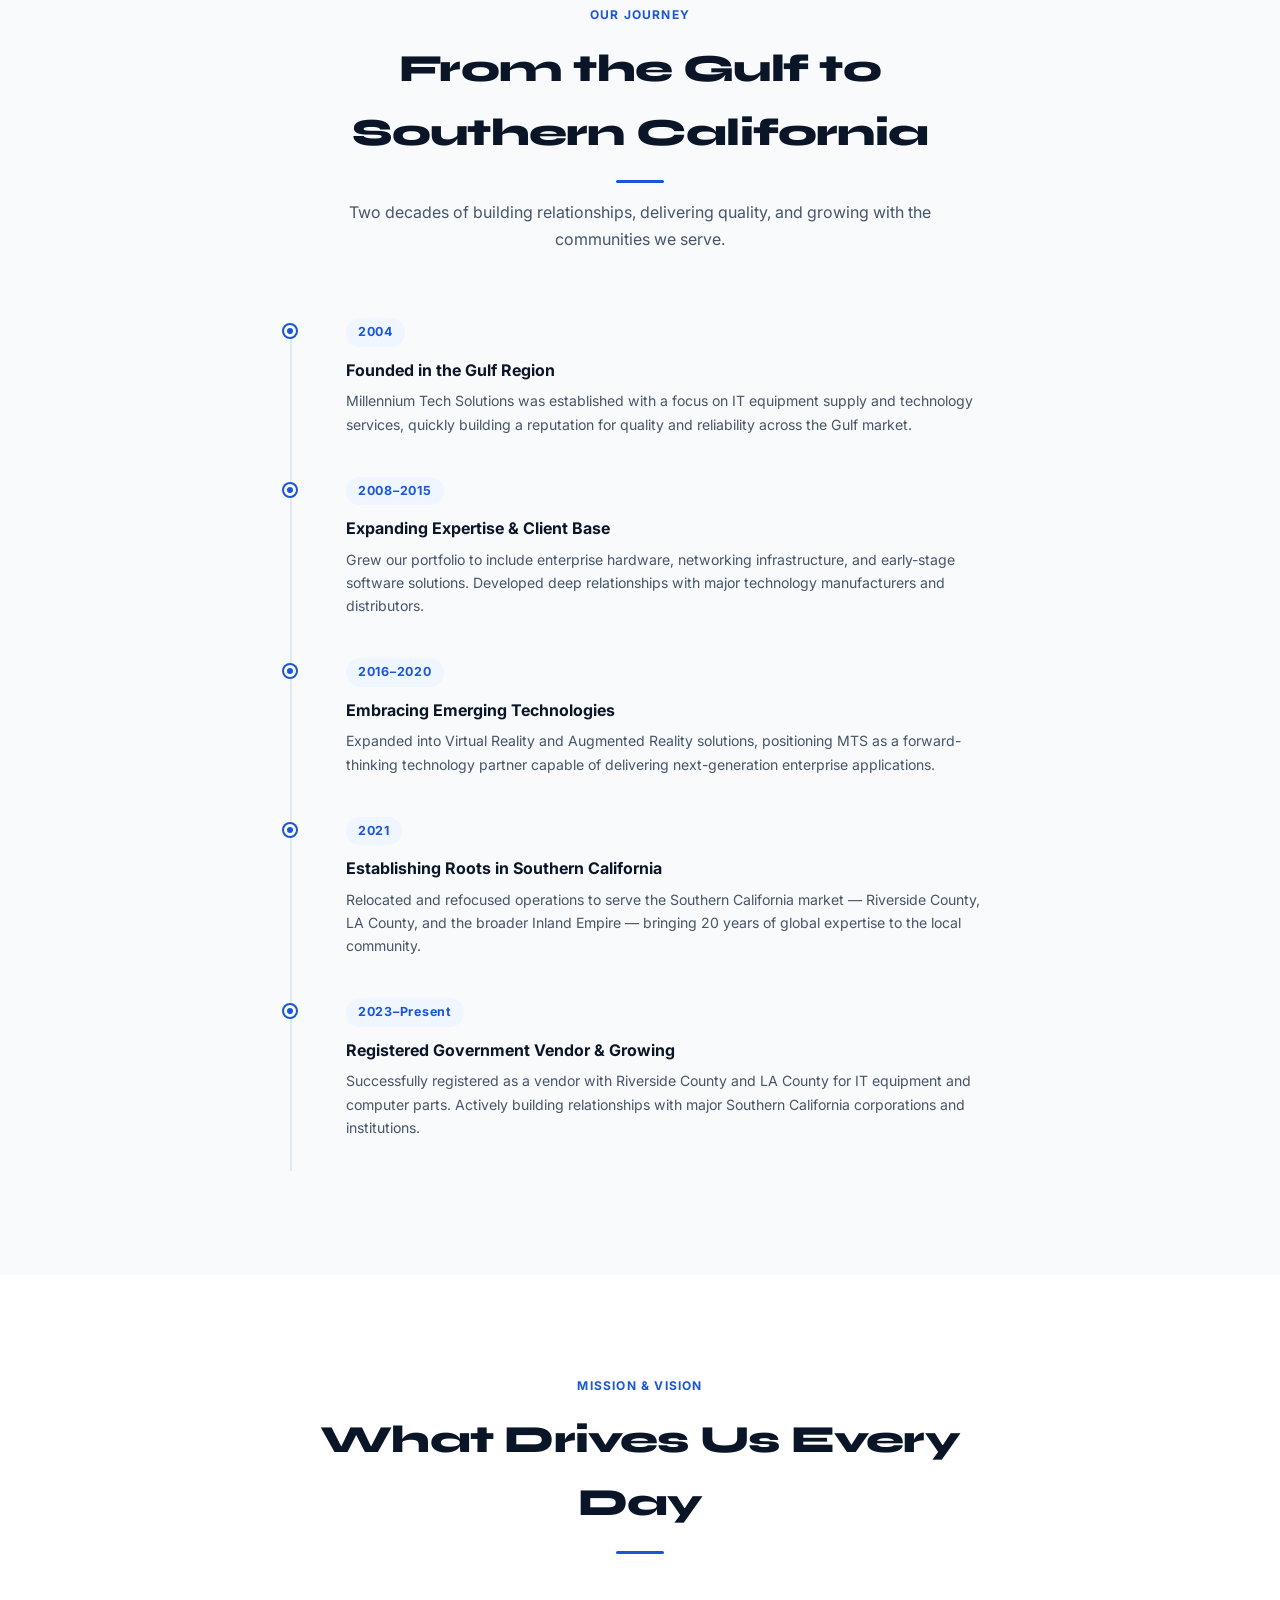
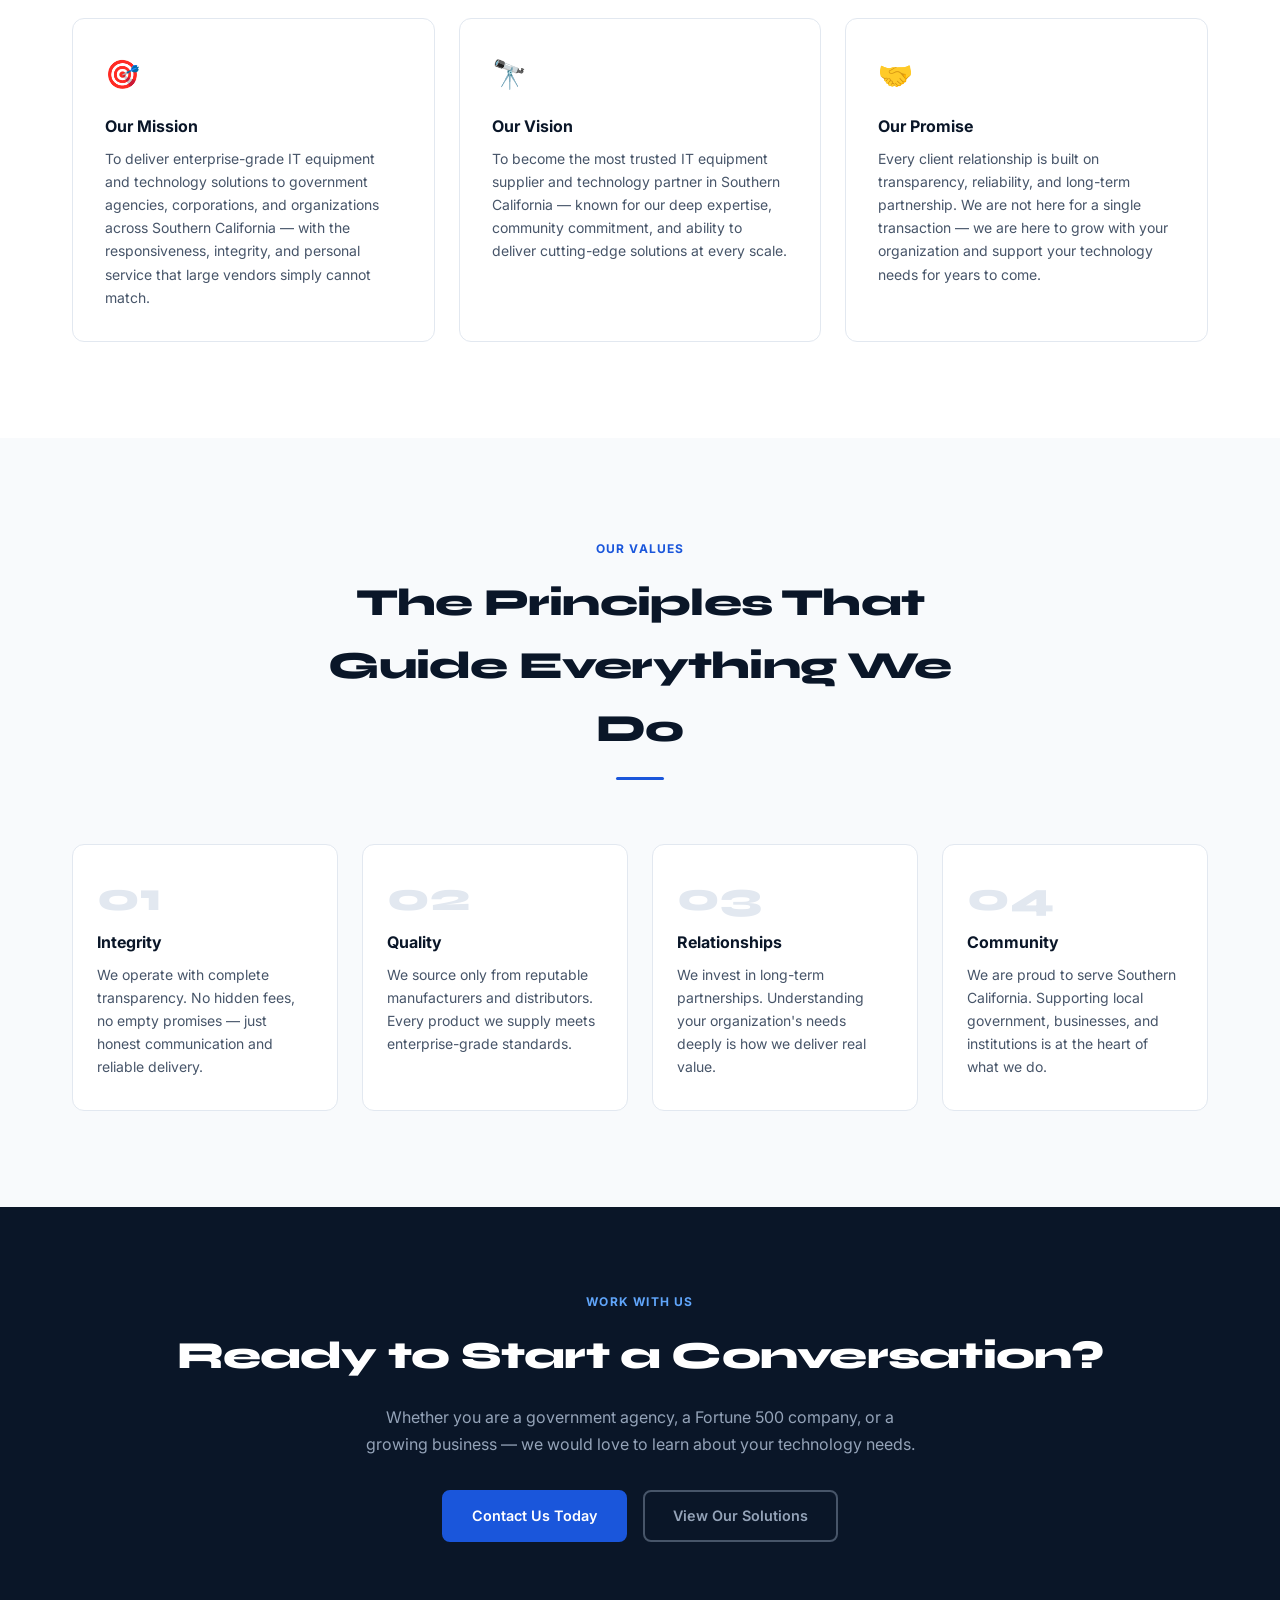
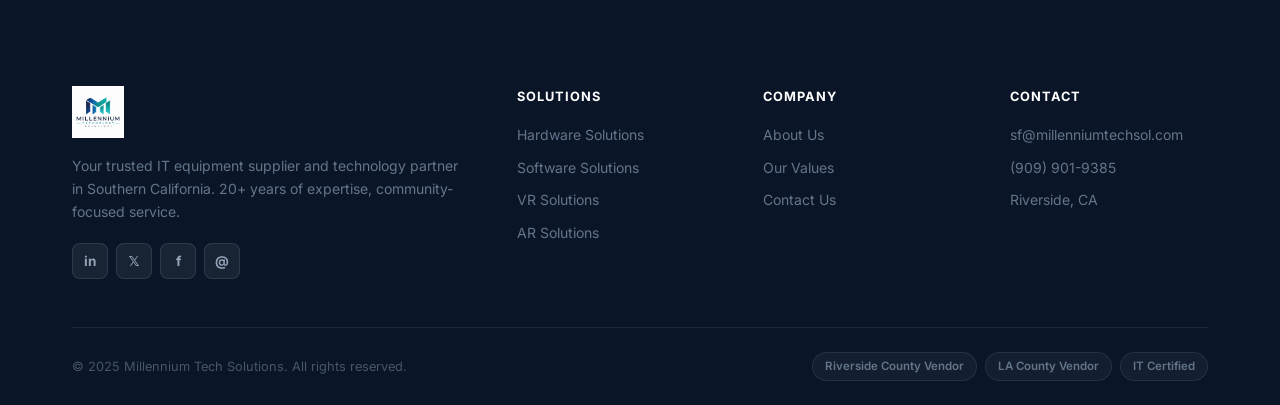
==== commit 2d88404d: "Fix logo size — about.html" ====
--- a/about.html
+++ b/about.html
@@ -17,10 +17,6 @@
     <div class="nav-inner">
       <a href="index.html" class="nav-logo">
         <img src="logo.jpg" alt="Millennium Tech Solutions Logo" class="nav-logo-img" />
-        <div class="logo-text">
-          <span class="logo-name">Millennium Tech Solutions</span>
-          <span class="logo-sub">IT Equipment &amp; Technology</span>
-        </div>
       </a>
       <ul class="nav-links">
         <li><a href="index.html">Home</a></li>
@@ -214,10 +210,6 @@
       <div class="footer-brand">
         <a href="index.html" class="nav-logo">
           <img src="logo.jpg" alt="Millennium Tech Solutions Logo" class="nav-logo-img" />
-          <div class="logo-text">
-            <span class="logo-name">Millennium Tech Solutions</span>
-            <span class="logo-sub">IT Equipment &amp; Technology</span>
-          </div>
         </a>
         <p>Your trusted IT equipment supplier and technology partner in Southern California. 20+ years of expertise, community-focused service.</p>
         <div class="footer-social">
--- a/style.css
+++ b/style.css
@@ -84,6 +84,7 @@
 .logo-text { display: flex; flex-direction: column; line-height: 1.2; }
 .logo-name { font-family: var(--font-h); font-weight: 700; font-size: 0.95rem; color: var(--navy); }
 .logo-sub  { font-size: 0.68rem; color: var(--muted); letter-spacing: 0.04em; text-transform: uppercase; }
+.nav-logo-img { height: 52px; width: auto; display: block; object-fit: contain; }
 
 .nav-links {
   display: flex;
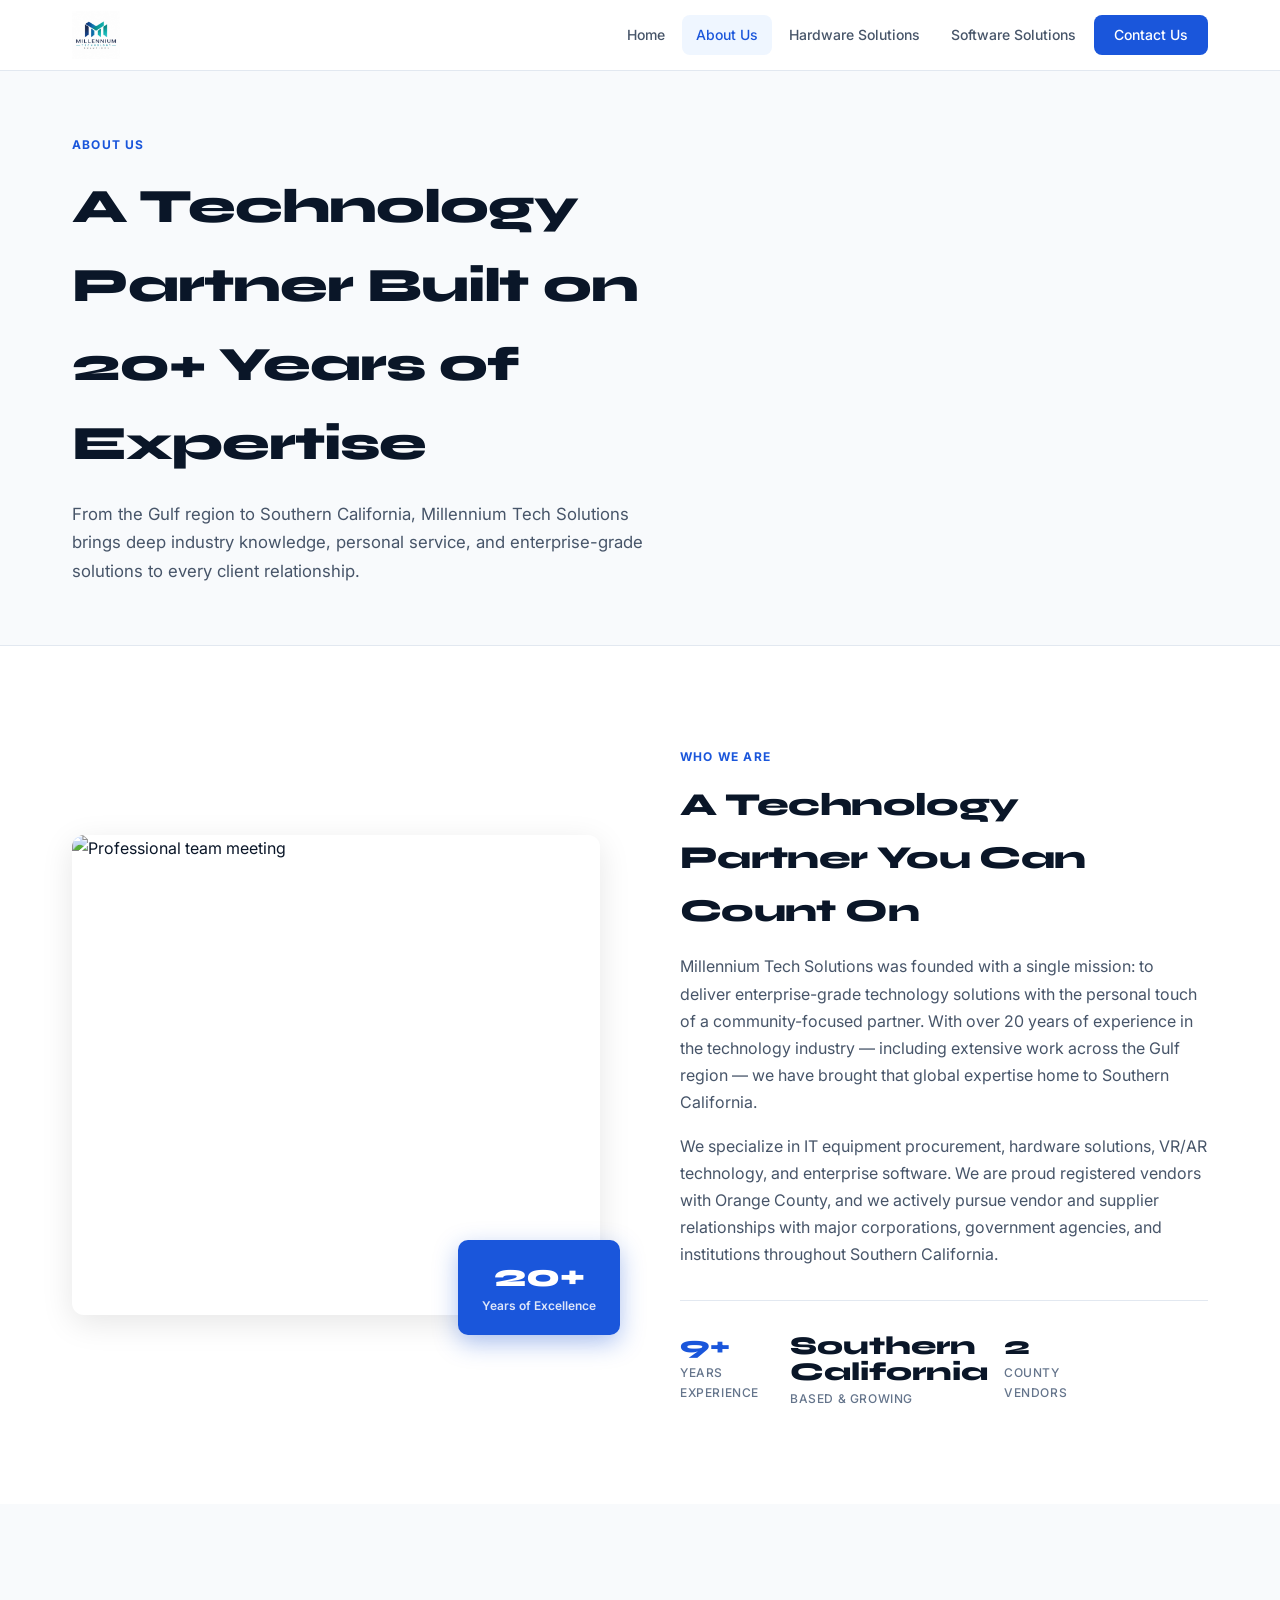
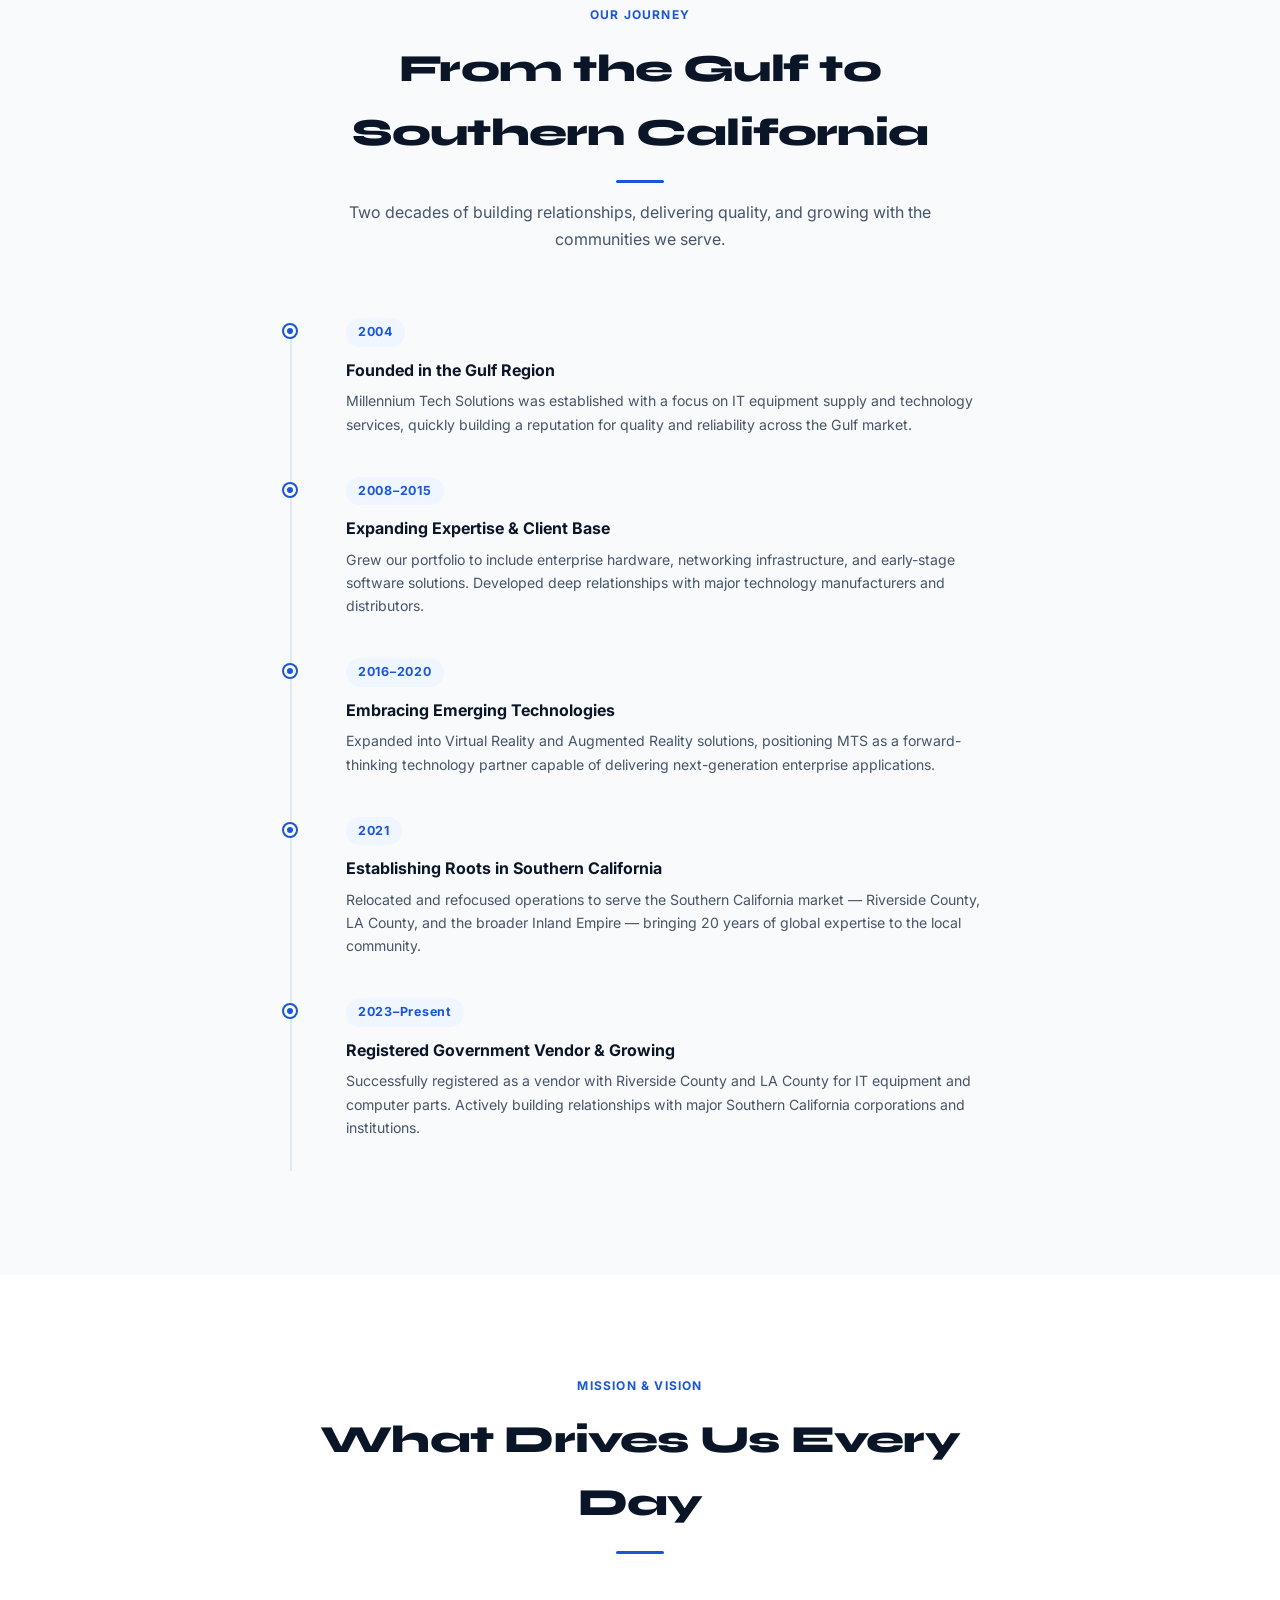
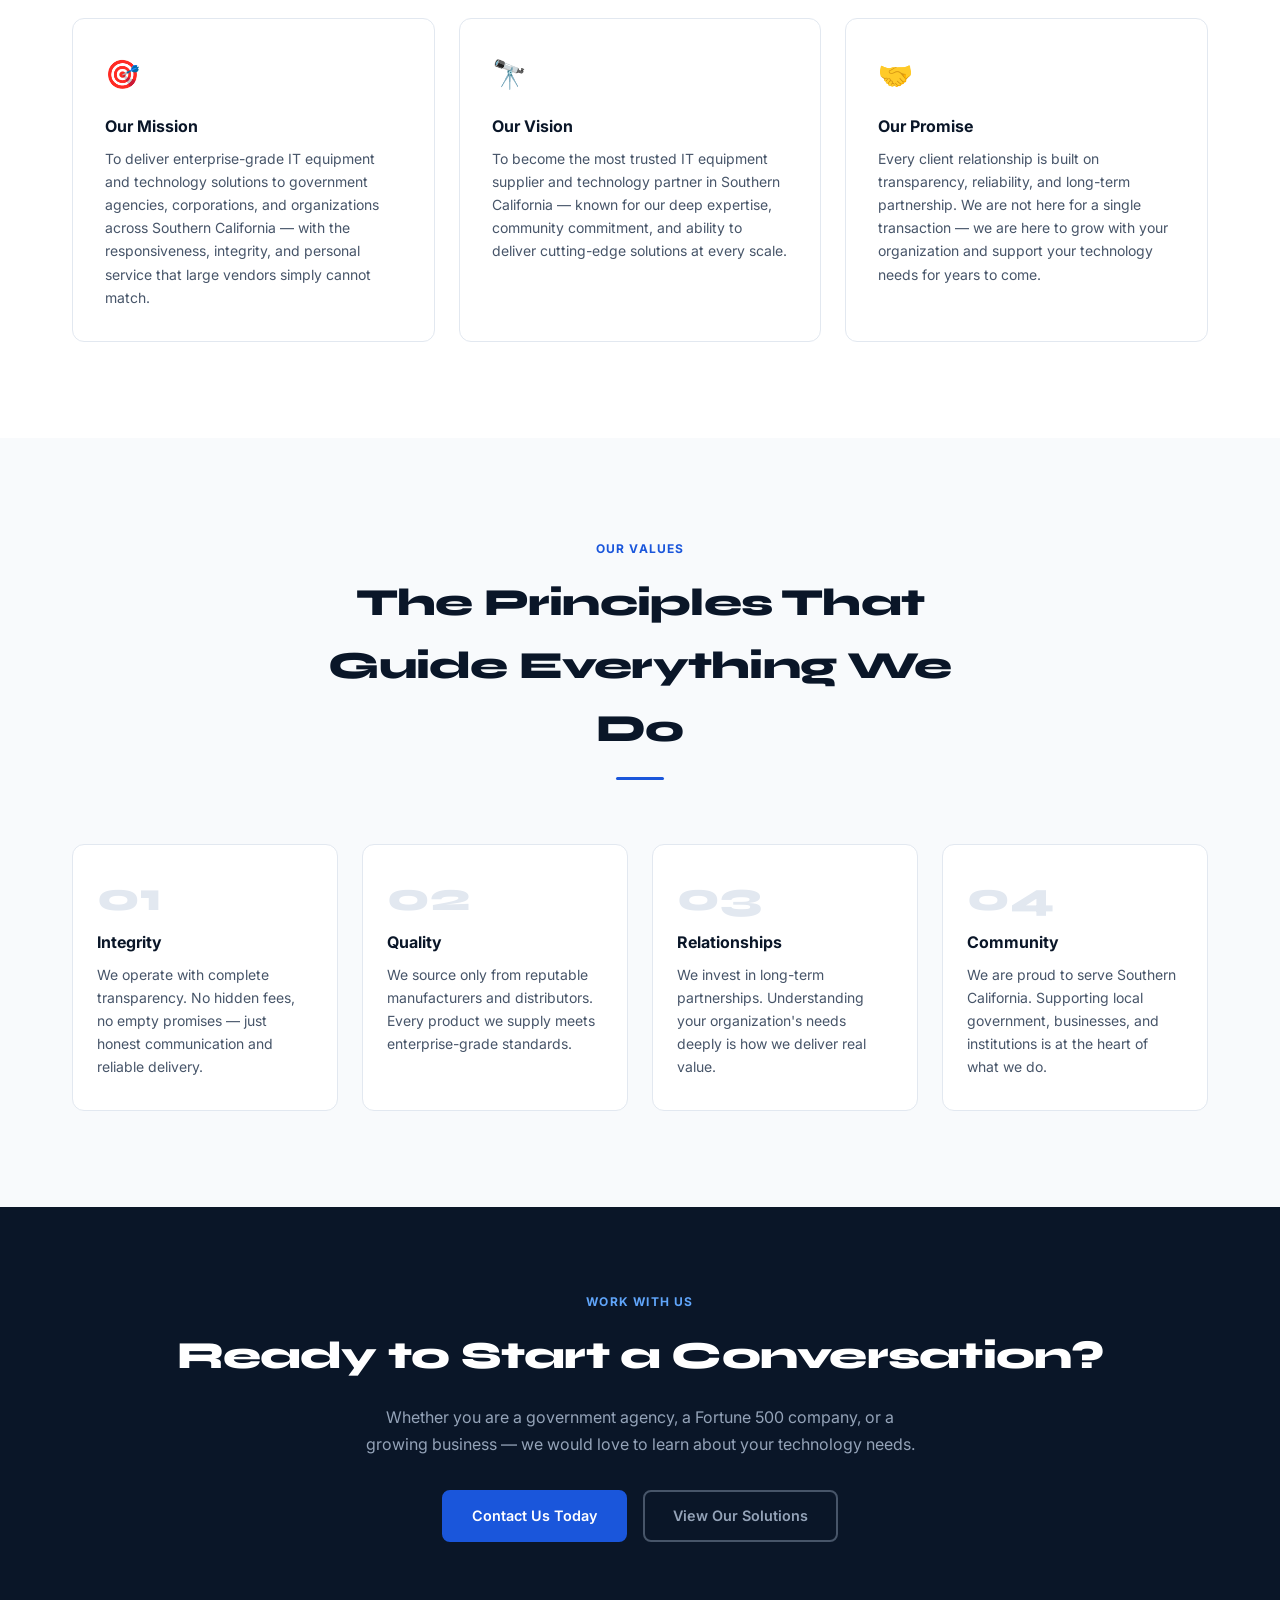
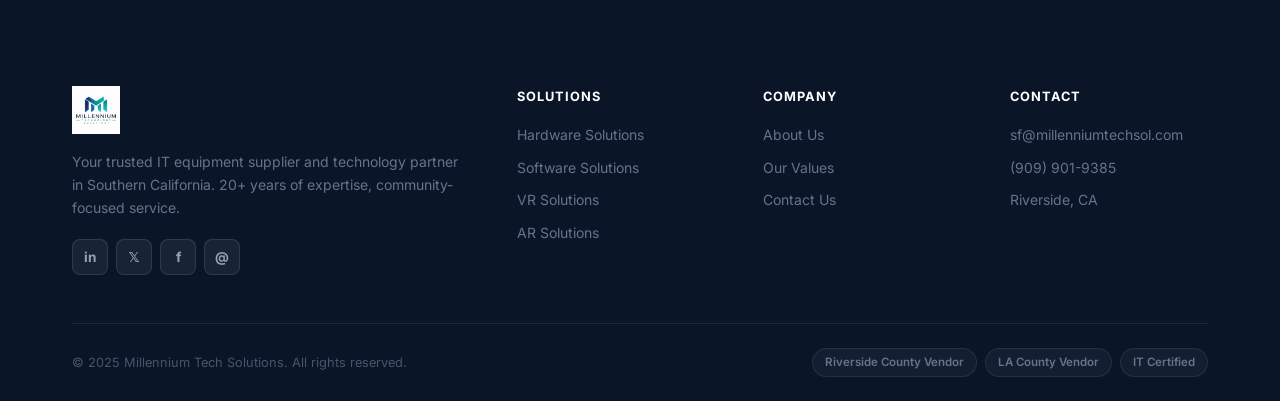
==== commit 5d4ae614: "Update about.html" ====
--- a/about.html
+++ b/about.html
@@ -69,7 +69,7 @@
         <span class="label">Who We Are</span>
         <h2>A Technology Partner You Can Count On</h2>
         <p style="margin-bottom:1rem;">Millennium Tech Solutions was founded with a single mission: to deliver enterprise-grade technology solutions with the personal touch of a community-focused partner. With over 20 years of experience in the technology industry — including extensive work across the Gulf region — we have brought that global expertise home to Southern California.</p>
-        <p>We specialize in IT equipment procurement, hardware solutions, VR/AR technology, and enterprise software. We are proud registered vendors with both Riverside County and Los Angeles County, and we actively pursue vendor and supplier relationships with major corporations, government agencies, and institutions throughout Southern California.</p>
+        <p>We specialize in IT equipment procurement, hardware solutions, VR/AR technology, and enterprise software. We are proud registered vendors with Orange County, and we actively pursue vendor and supplier relationships with major corporations, government agencies, and institutions throughout Southern California.</p>
         <div class="hero-stats" style="padding-top:2rem;margin-top:2rem;border-top:1px solid var(--border);">
           <div class="stat-item">
             <div class="stat-num"><span data-count="20" data-suffix="+">20+</span></div>
--- a/style.css
+++ b/style.css
@@ -84,7 +84,7 @@
 .logo-text { display: flex; flex-direction: column; line-height: 1.2; }
 .logo-name { font-family: var(--font-h); font-weight: 700; font-size: 0.95rem; color: var(--navy); }
 .logo-sub  { font-size: 0.68rem; color: var(--muted); letter-spacing: 0.04em; text-transform: uppercase; }
-.nav-logo-img { height: 52px; width: auto; display: block; object-fit: contain; }
+.nav-logo-img { height: 48px; width: auto; max-width: 150px; display: block; object-fit: contain; flex-shrink: 0; }
 
 .nav-links {
   display: flex;
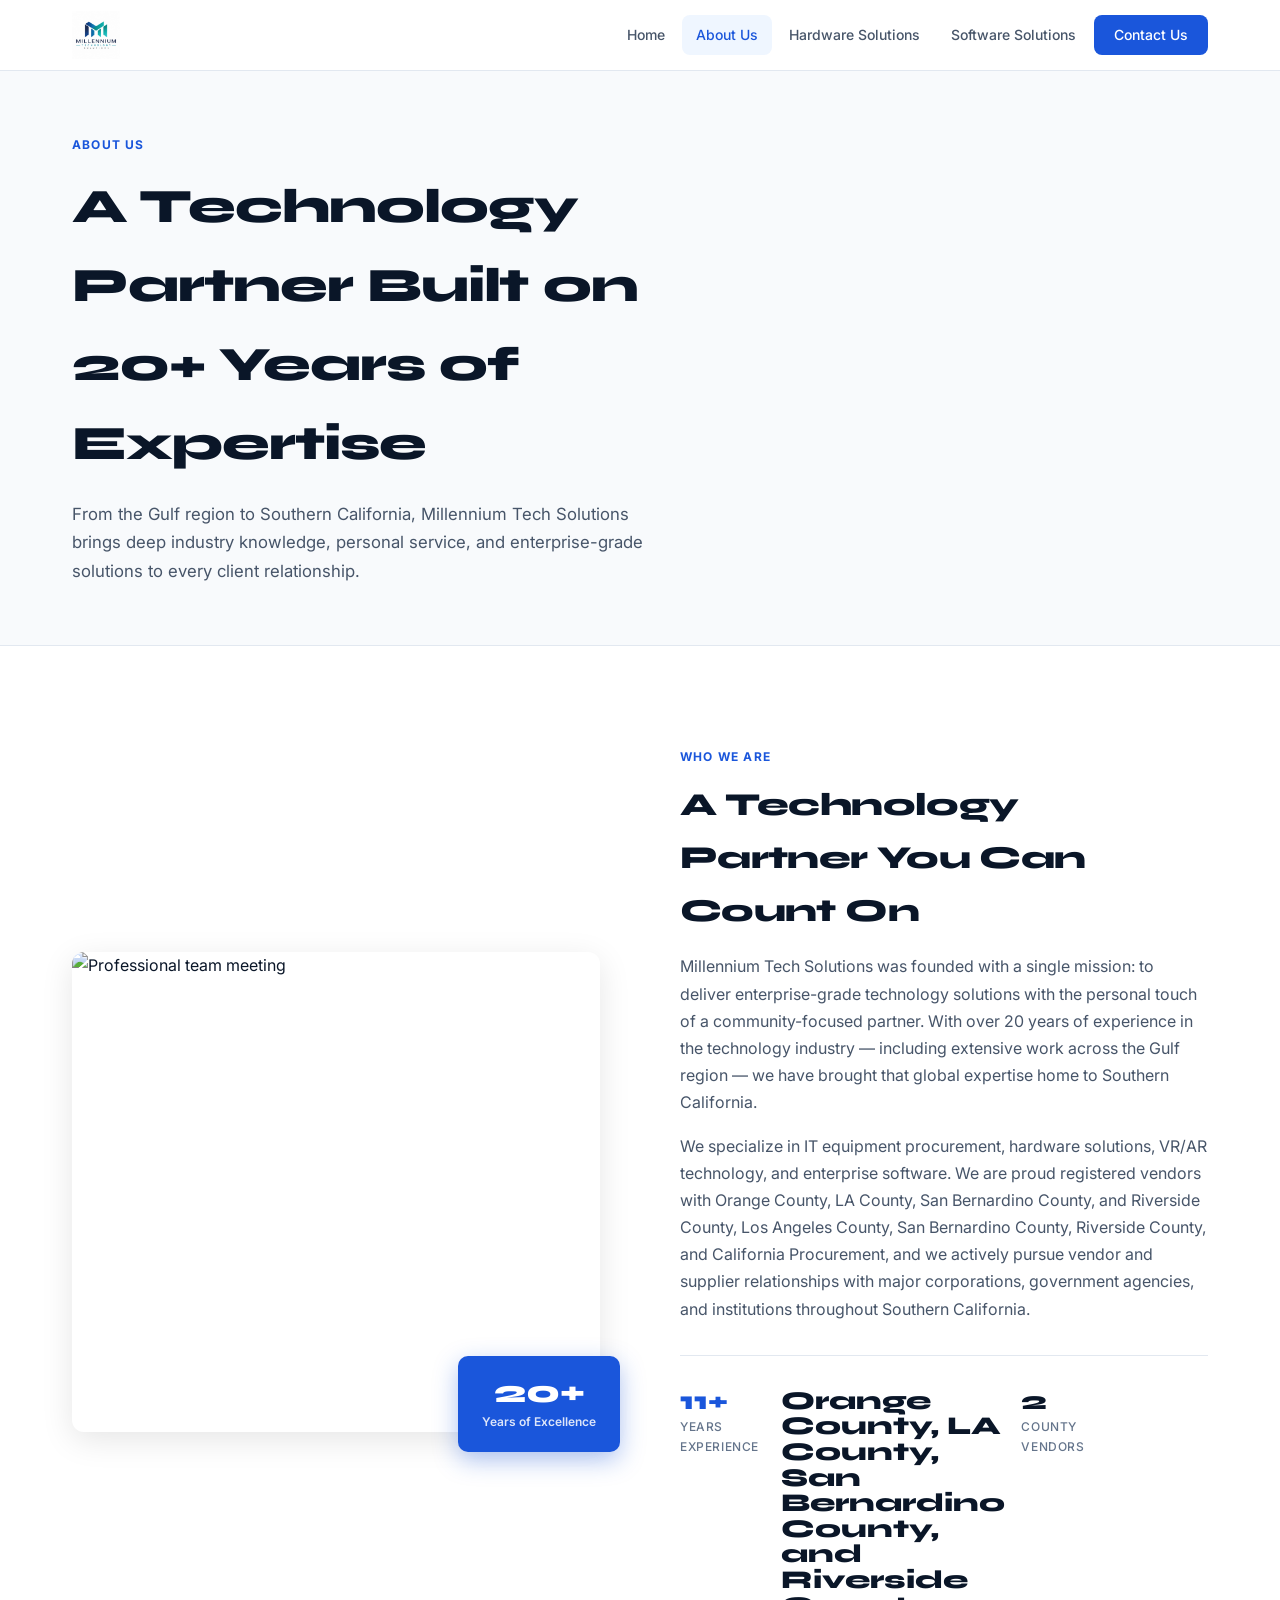
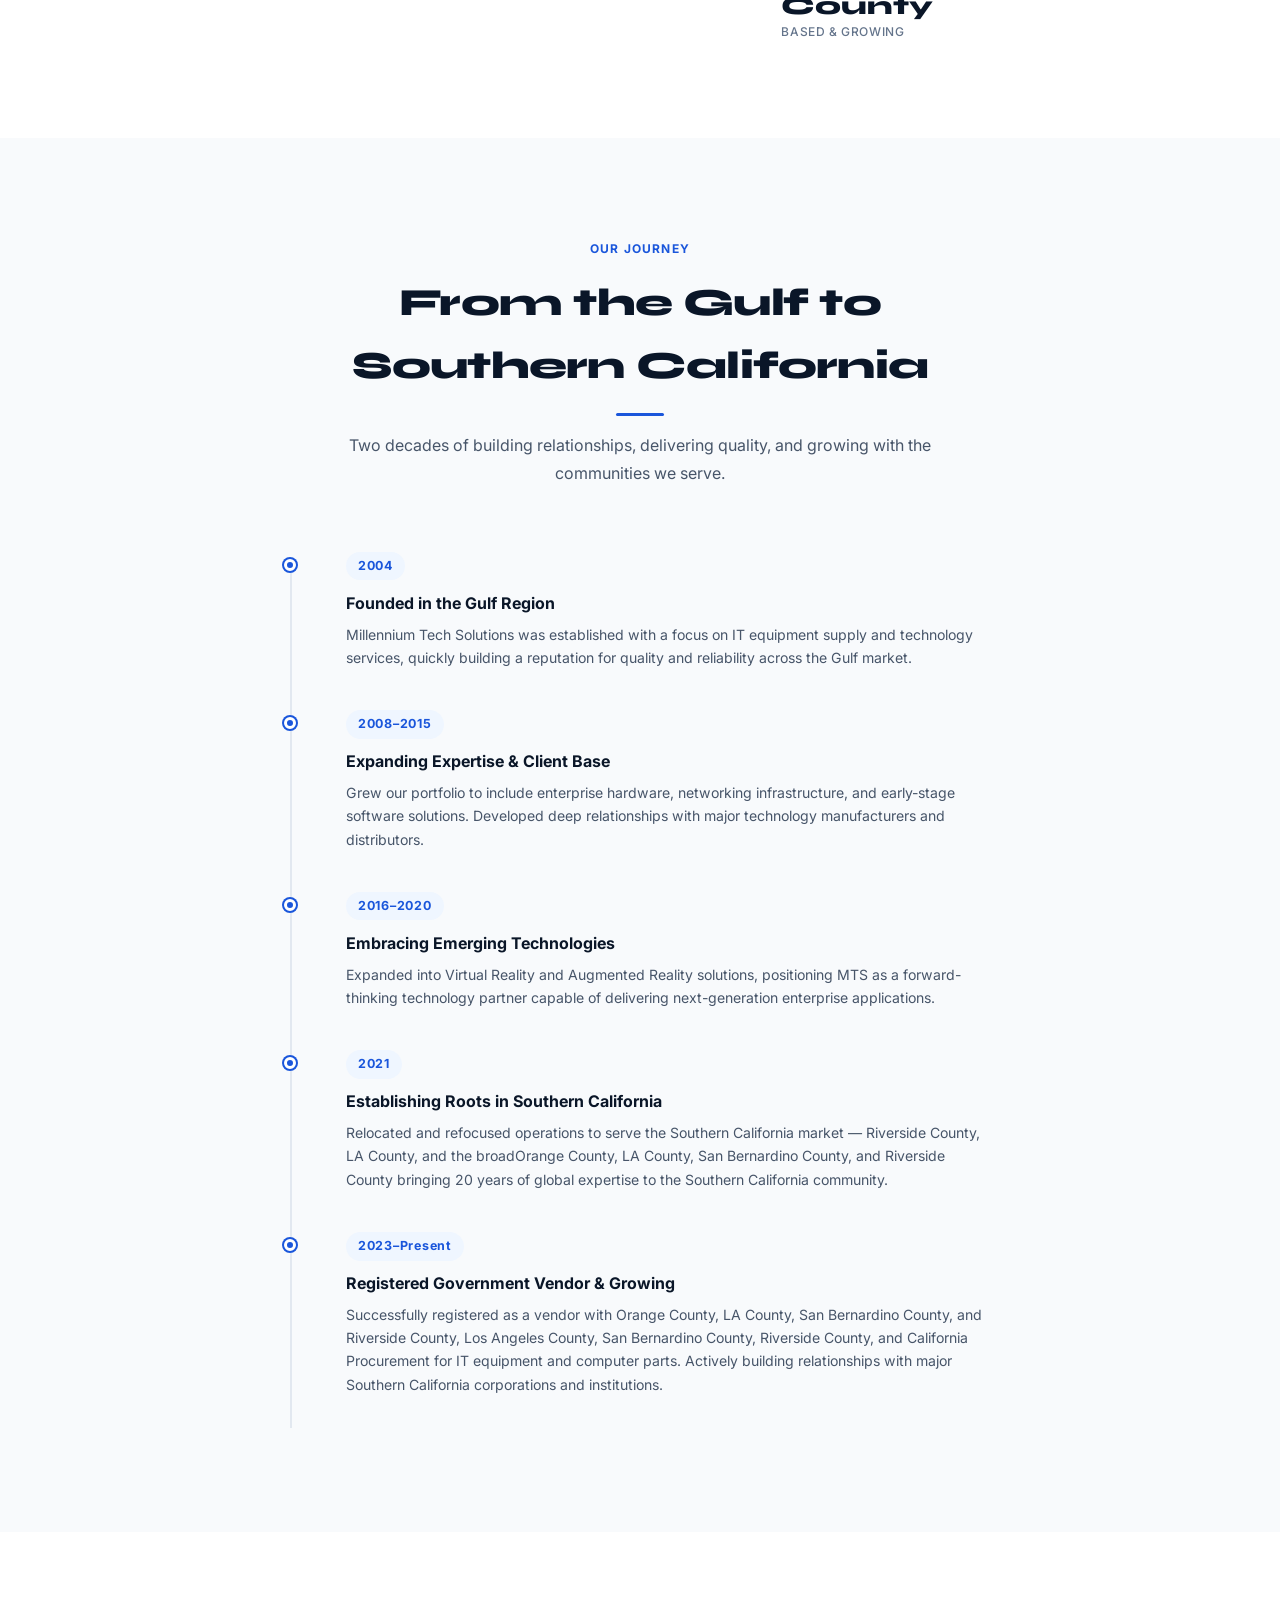
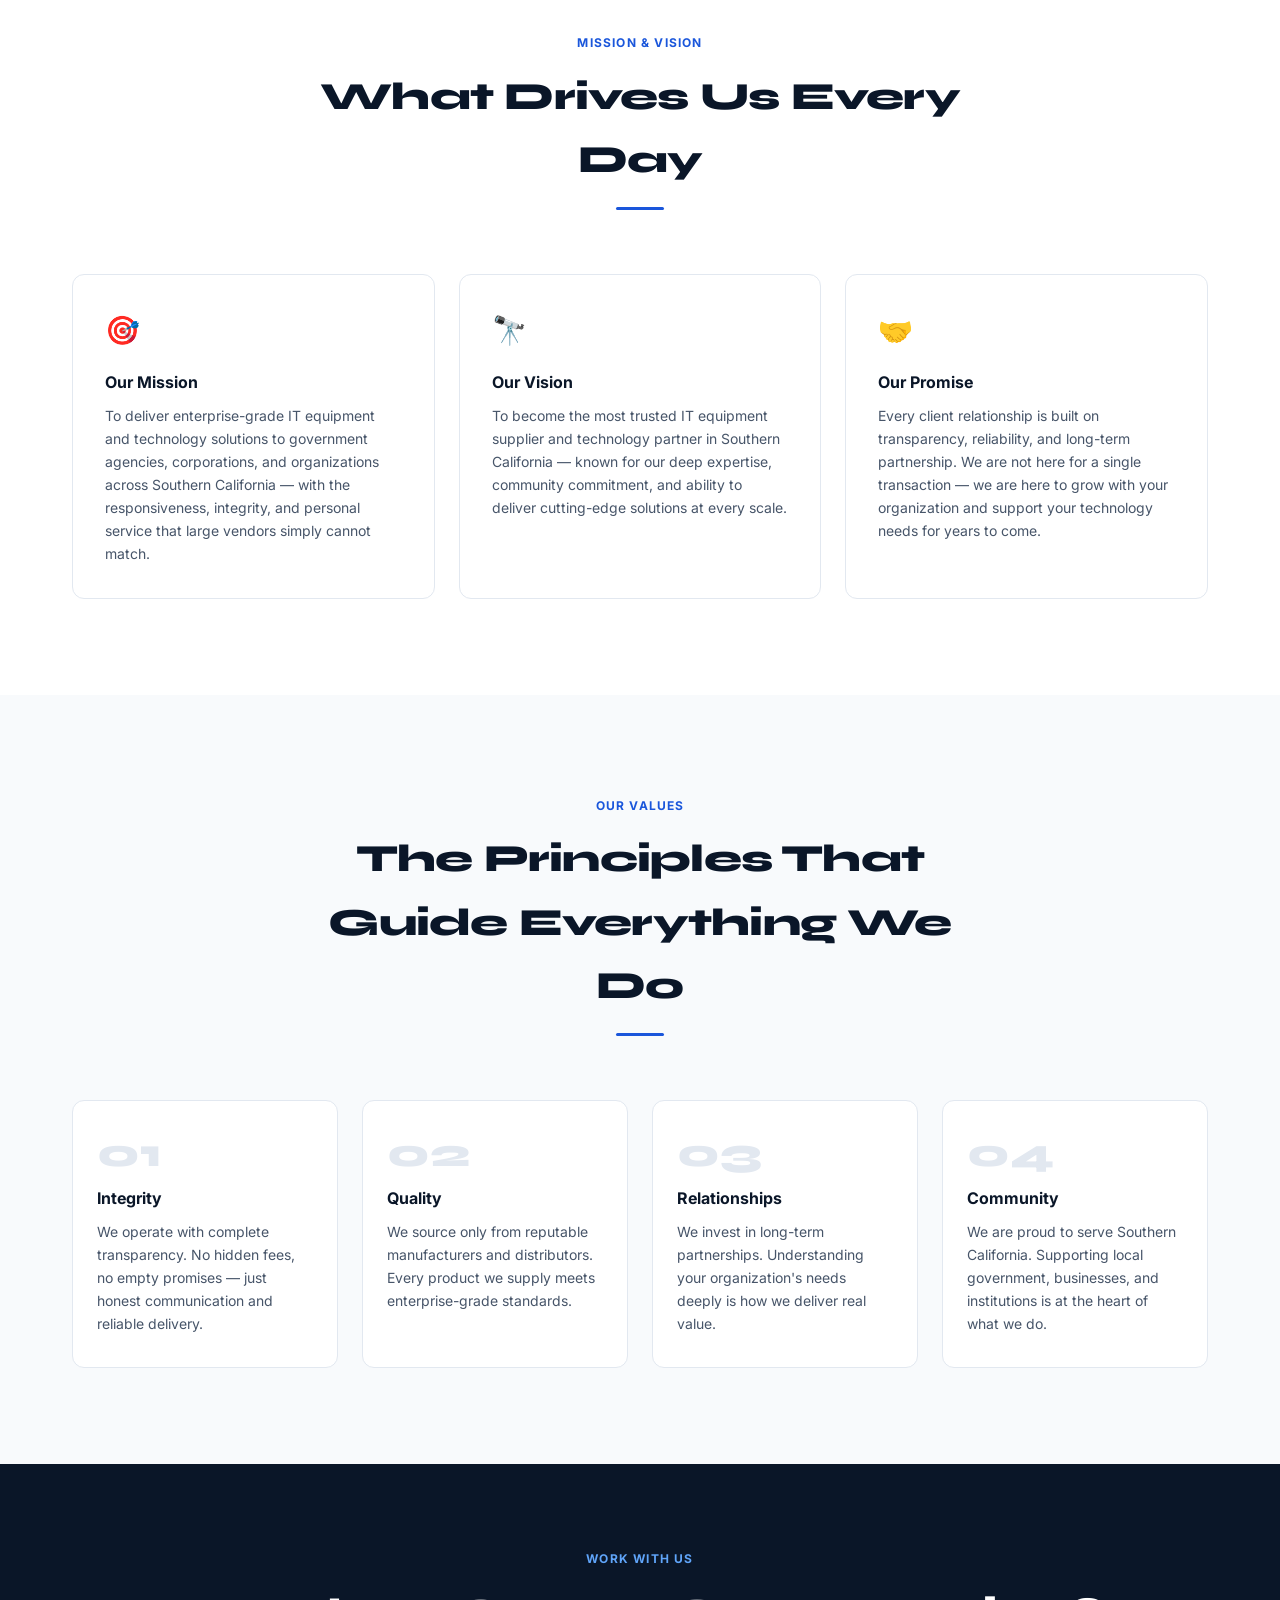
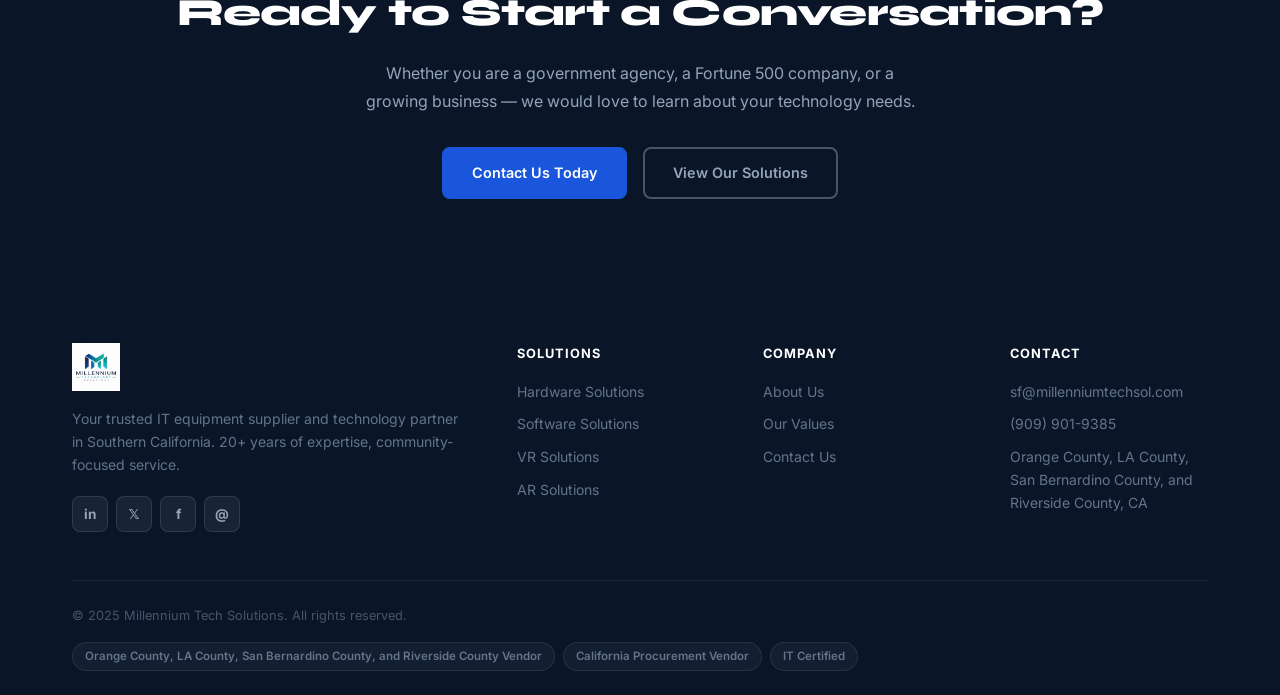
==== commit 17c99c58: "Update about.html - Orange County & California Procurement Vendor" ====
--- a/about.html
+++ b/about.html
@@ -69,14 +69,14 @@
         <span class="label">Who We Are</span>
         <h2>A Technology Partner You Can Count On</h2>
         <p style="margin-bottom:1rem;">Millennium Tech Solutions was founded with a single mission: to deliver enterprise-grade technology solutions with the personal touch of a community-focused partner. With over 20 years of experience in the technology industry — including extensive work across the Gulf region — we have brought that global expertise home to Southern California.</p>
-        <p>We specialize in IT equipment procurement, hardware solutions, VR/AR technology, and enterprise software. We are proud registered vendors with Orange County, and we actively pursue vendor and supplier relationships with major corporations, government agencies, and institutions throughout Southern California.</p>
+        <p>We specialize in IT equipment procurement, hardware solutions, VR/AR technology, and enterprise software. We are proud registered vendors with Orange County, LA County, San Bernardino County, and Riverside County, Los Angeles County, San Bernardino County, Riverside County, and California Procurement, and we actively pursue vendor and supplier relationships with major corporations, government agencies, and institutions throughout Southern California.</p>
         <div class="hero-stats" style="padding-top:2rem;margin-top:2rem;border-top:1px solid var(--border);">
           <div class="stat-item">
             <div class="stat-num"><span data-count="20" data-suffix="+">20+</span></div>
             <div class="stat-label">Years Experience</div>
           </div>
           <div class="stat-item">
-            <div class="stat-num">Southern California</div>
+            <div class="stat-num">Orange County, LA County, San Bernardino County, and Riverside County</div>
             <div class="stat-label">Based &amp; Growing</div>
           </div>
           <div class="stat-item">
@@ -118,12 +118,12 @@
         <div class="timeline-item">
           <span class="timeline-year">2021</span>
           <h3>Establishing Roots in Southern California</h3>
-          <p>Relocated and refocused operations to serve the Southern California market — Riverside County, LA County, and the broader Inland Empire — bringing 20 years of global expertise to the local community.</p>
+          <p>Relocated and refocused operations to serve the Southern California market — Riverside County, LA County, and the broadOrange County, LA County, San Bernardino County, and Riverside County bringing 20 years of global expertise to the Southern California community.</p>
         </div>
         <div class="timeline-item">
           <span class="timeline-year">2023–Present</span>
           <h3>Registered Government Vendor &amp; Growing</h3>
-          <p>Successfully registered as a vendor with Riverside County and LA County for IT equipment and computer parts. Actively building relationships with major Southern California corporations and institutions.</p>
+          <p>Successfully registered as a vendor with Orange County, LA County, San Bernardino County, and Riverside County, Los Angeles County, San Bernardino County, Riverside County, and California Procurement for IT equipment and computer parts. Actively building relationships with major Southern California corporations and institutions.</p>
         </div>
       </div>
     </div>
@@ -241,15 +241,15 @@
         <ul class="footer-links">
           <li><a href="mailto:sf@millenniumtechsol.com">sf@millenniumtechsol.com</a></li>
           <li><a href="tel:+19099019385">(909) 901-9385</a></li>
-          <li>Riverside, CA</li>
+          <li>Orange County, LA County, San Bernardino County, and Riverside County, CA</li>
         </ul>
       </div>
     </div>
     <div class="footer-bottom">
       <p>&copy; 2025 Millennium Tech Solutions. All rights reserved.</p>
       <div class="cert-badges">
-        <span class="cert-badge">Riverside County Vendor</span>
-        <span class="cert-badge">LA County Vendor</span>
+        <span class="cert-badge">Orange County, LA County, San Bernardino County, and Riverside County Vendor</span>
+        <span class="cert-badge">California Procurement Vendor</span>
         <span class="cert-badge">IT Certified</span>
       </div>
     </div>
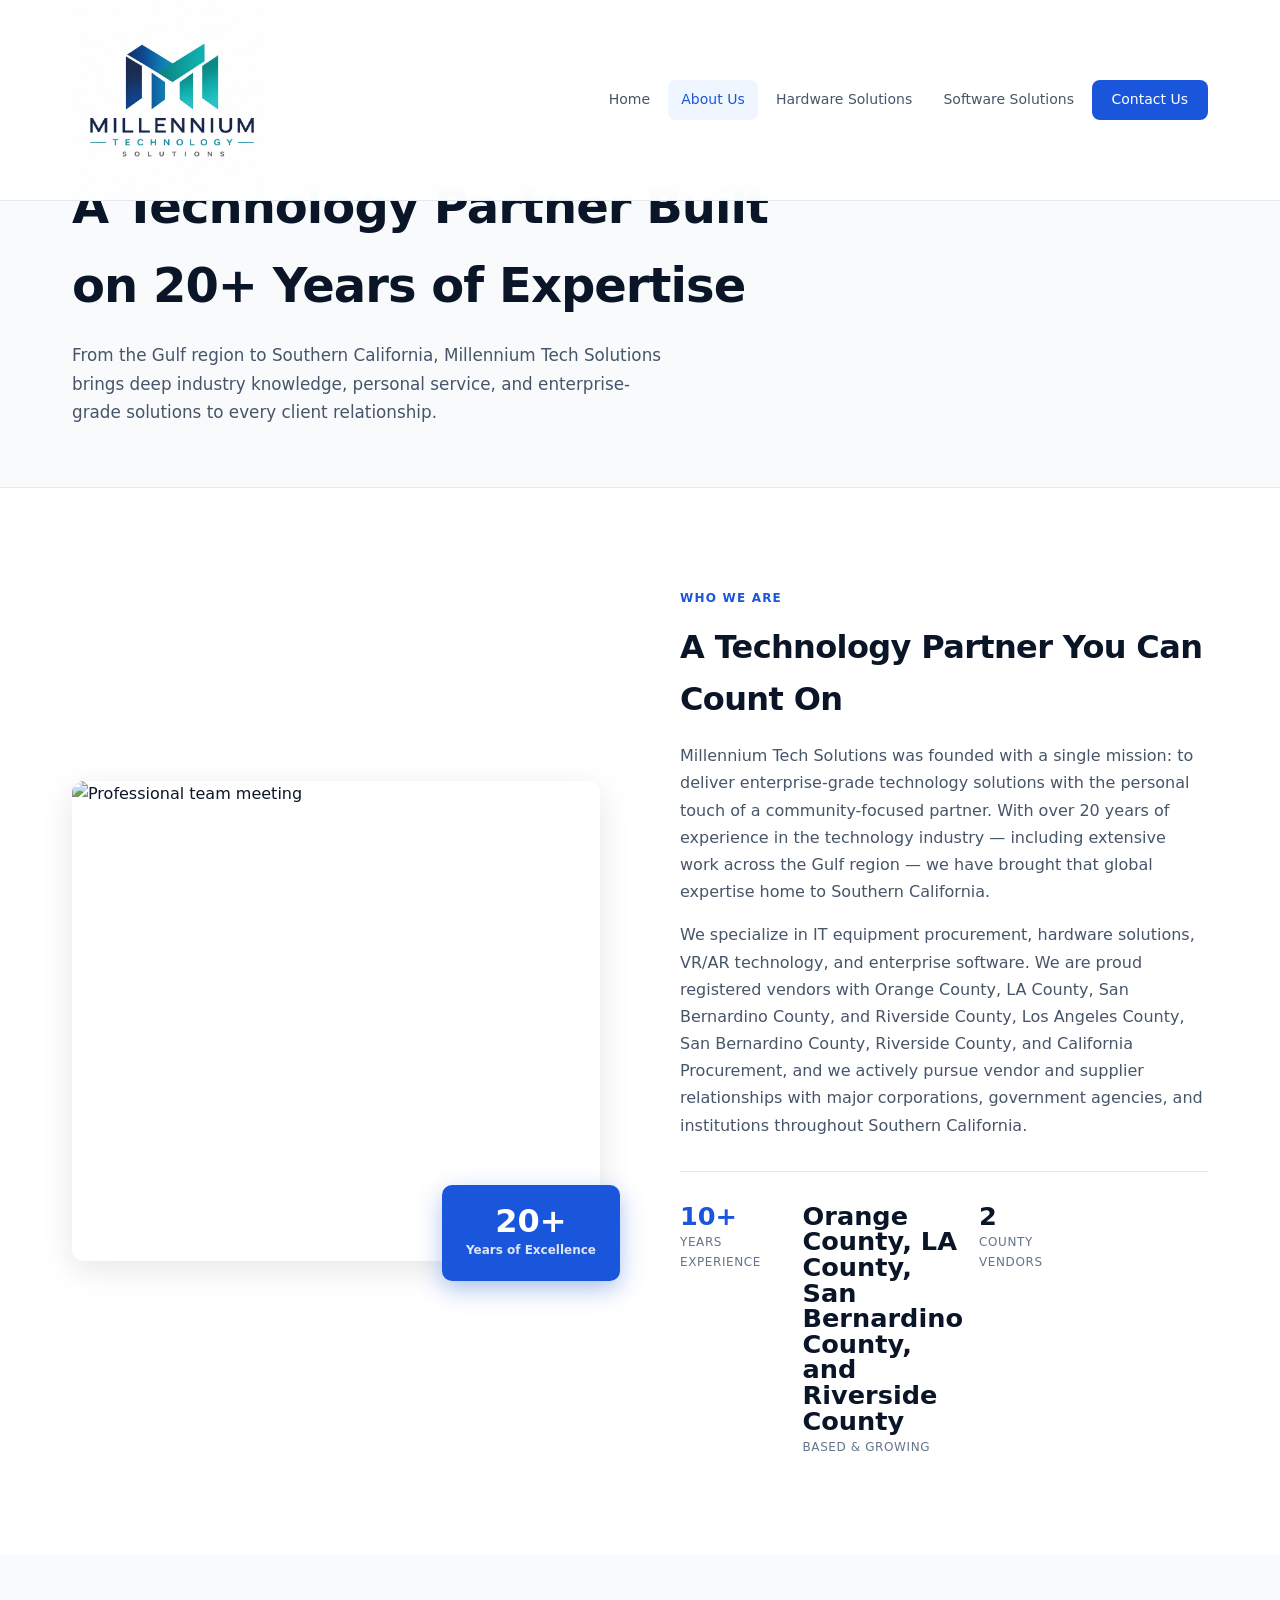
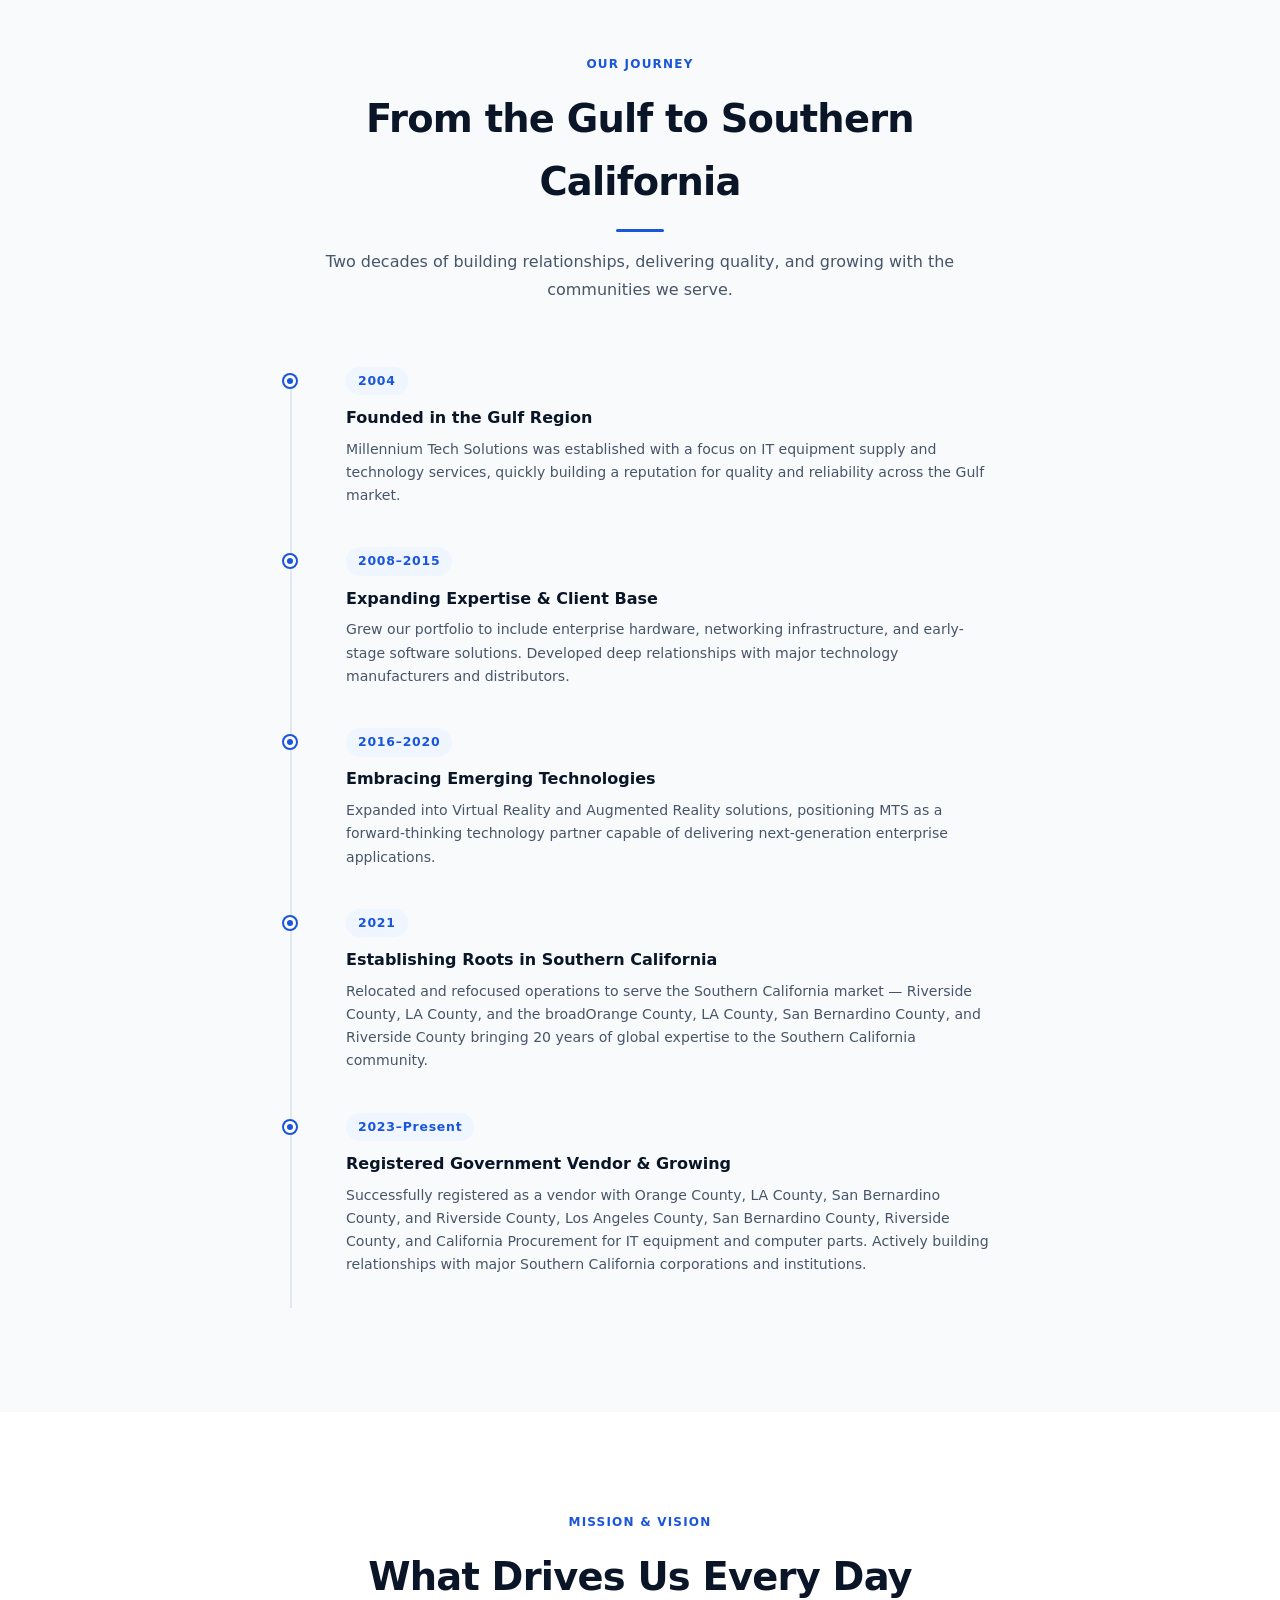
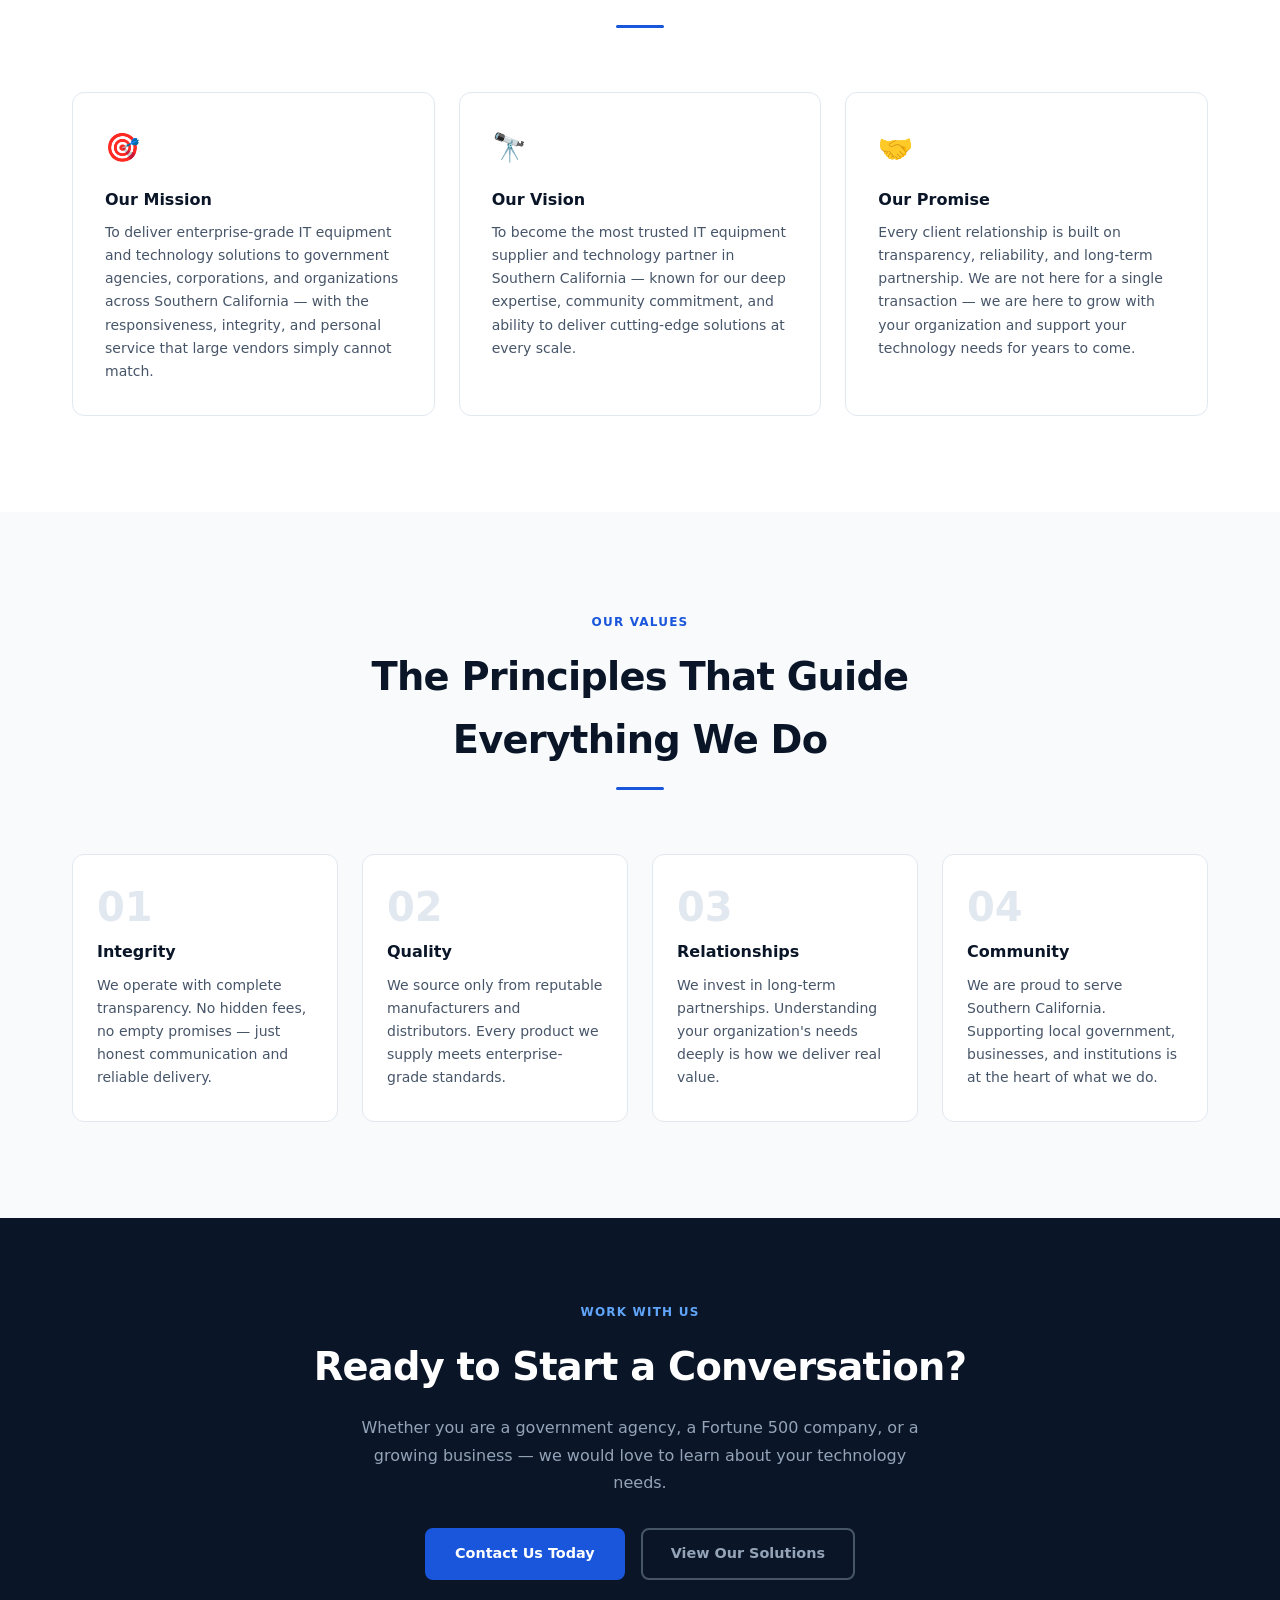
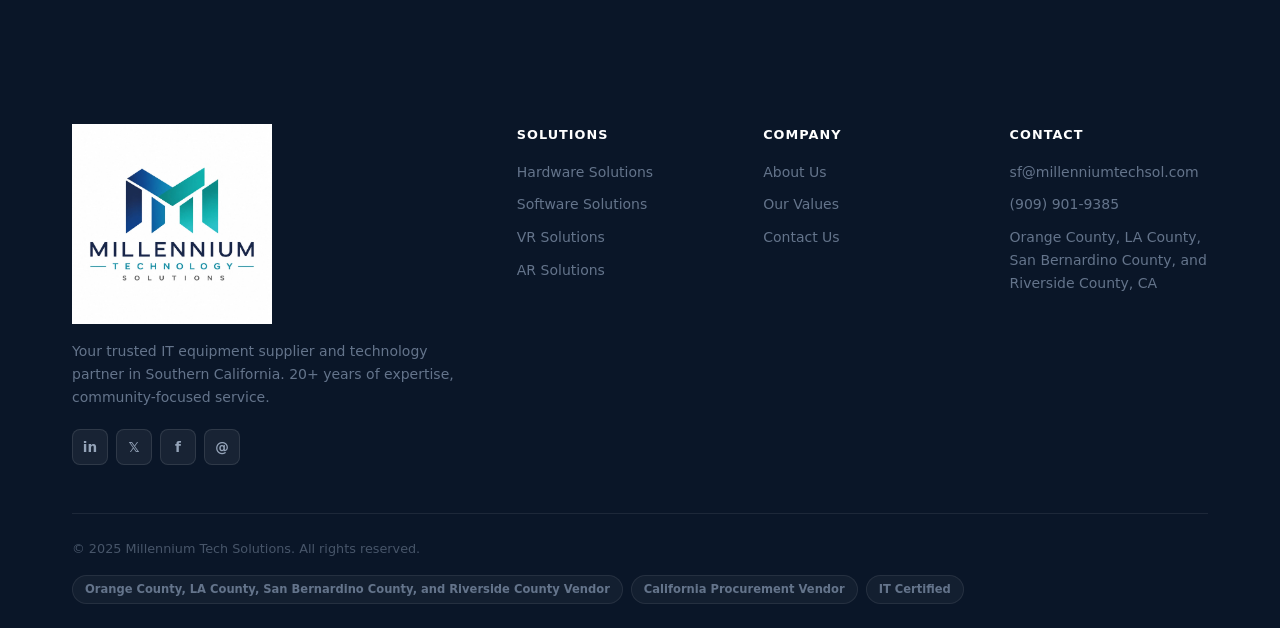
==== commit f333998a: "Update about.html" ====
--- a/about.html
+++ b/about.html
@@ -49,7 +49,7 @@
 <section class="page-hero">
   <div class="container">
     <span class="label">About Us</span>
-    <h1>A Technology Partner Built on 20+ Years of Expertise</h1>
+    <h1>                                                A Technology Partner Built on 20+ Years of Expertise</h1>
     <p>From the Gulf region to Southern California, Millennium Tech Solutions brings deep industry knowledge, personal service, and enterprise-grade solutions to every client relationship.</p>
   </div>
 </section>
--- a/style.css
+++ b/style.css
@@ -19,8 +19,8 @@
   --radius:  8px;
   --shadow:  0 1px 3px rgba(0,0,0,.08), 0 4px 16px rgba(0,0,0,.06);
   --shadow-lg: 0 8px 32px rgba(0,0,0,.10);
-  --font:    'Inter', system-ui, sans-serif;
-  --font-h:  'Syne', 'Inter', sans-serif;
+  --font:    'Manrope', system-ui, sans-serif;
+  --font-h:  'Manrope', 'system-ui', sans-serif;
   --trans:   0.25s ease;
 }
 
@@ -60,7 +60,7 @@
   display: flex;
   align-items: center;
   justify-content: space-between;
-  height: 70px;
+  height: 200px;
   gap: 2rem;
 }
 
@@ -84,7 +84,7 @@
 .logo-text { display: flex; flex-direction: column; line-height: 1.2; }
 .logo-name { font-family: var(--font-h); font-weight: 700; font-size: 0.95rem; color: var(--navy); }
 .logo-sub  { font-size: 0.68rem; color: var(--muted); letter-spacing: 0.04em; text-transform: uppercase; }
-.nav-logo-img { height: 48px; width: auto; max-width: 150px; display: block; object-fit: contain; flex-shrink: 0; }
+.nav-logo-img { height: 200px; width: auto; max-width: 500px; display: block; object-fit: contain; flex-shrink: 0; }
 
 .nav-links {
   display: flex;
@@ -234,8 +234,22 @@
 .fade-up-delay-5 { transition-delay: 0.5s; }
 
 /* ---- HERO ---- */
+.hero-company-name {
+  font-family: var(--font-h);
+  font-size: clamp(3rem, 8vw, 5.5rem);
+  font-weight: 900;
+  color: var(--blue);
+  line-height: 1.0;
+  margin-bottom: 1.5rem;
+  letter-spacing: -0.04em;
+  text-transform: uppercase;
+  background: linear-gradient(135deg, var(--blue) 0%, var(--navy) 100%);
+  -webkit-background-clip: text;
+  -webkit-text-fill-color: transparent;
+  filter: drop-shadow(0 4px 6px rgba(0,0,0,0.1));
+}
 .hero {
-  padding: 140px 0 80px;
+  padding: 230px 0 80px;
   background: var(--white);
   position: relative;
   overflow: hidden;
@@ -279,7 +293,7 @@
 
 .hero-content h1 {
   font-family: var(--font-h);
-  font-size: clamp(2.2rem, 4vw, 3.4rem);
+  font-size: clamp(1.8rem, 3.5vw, 2.8rem);
   font-weight: 800;
   line-height: 1.12;
   color: var(--navy);
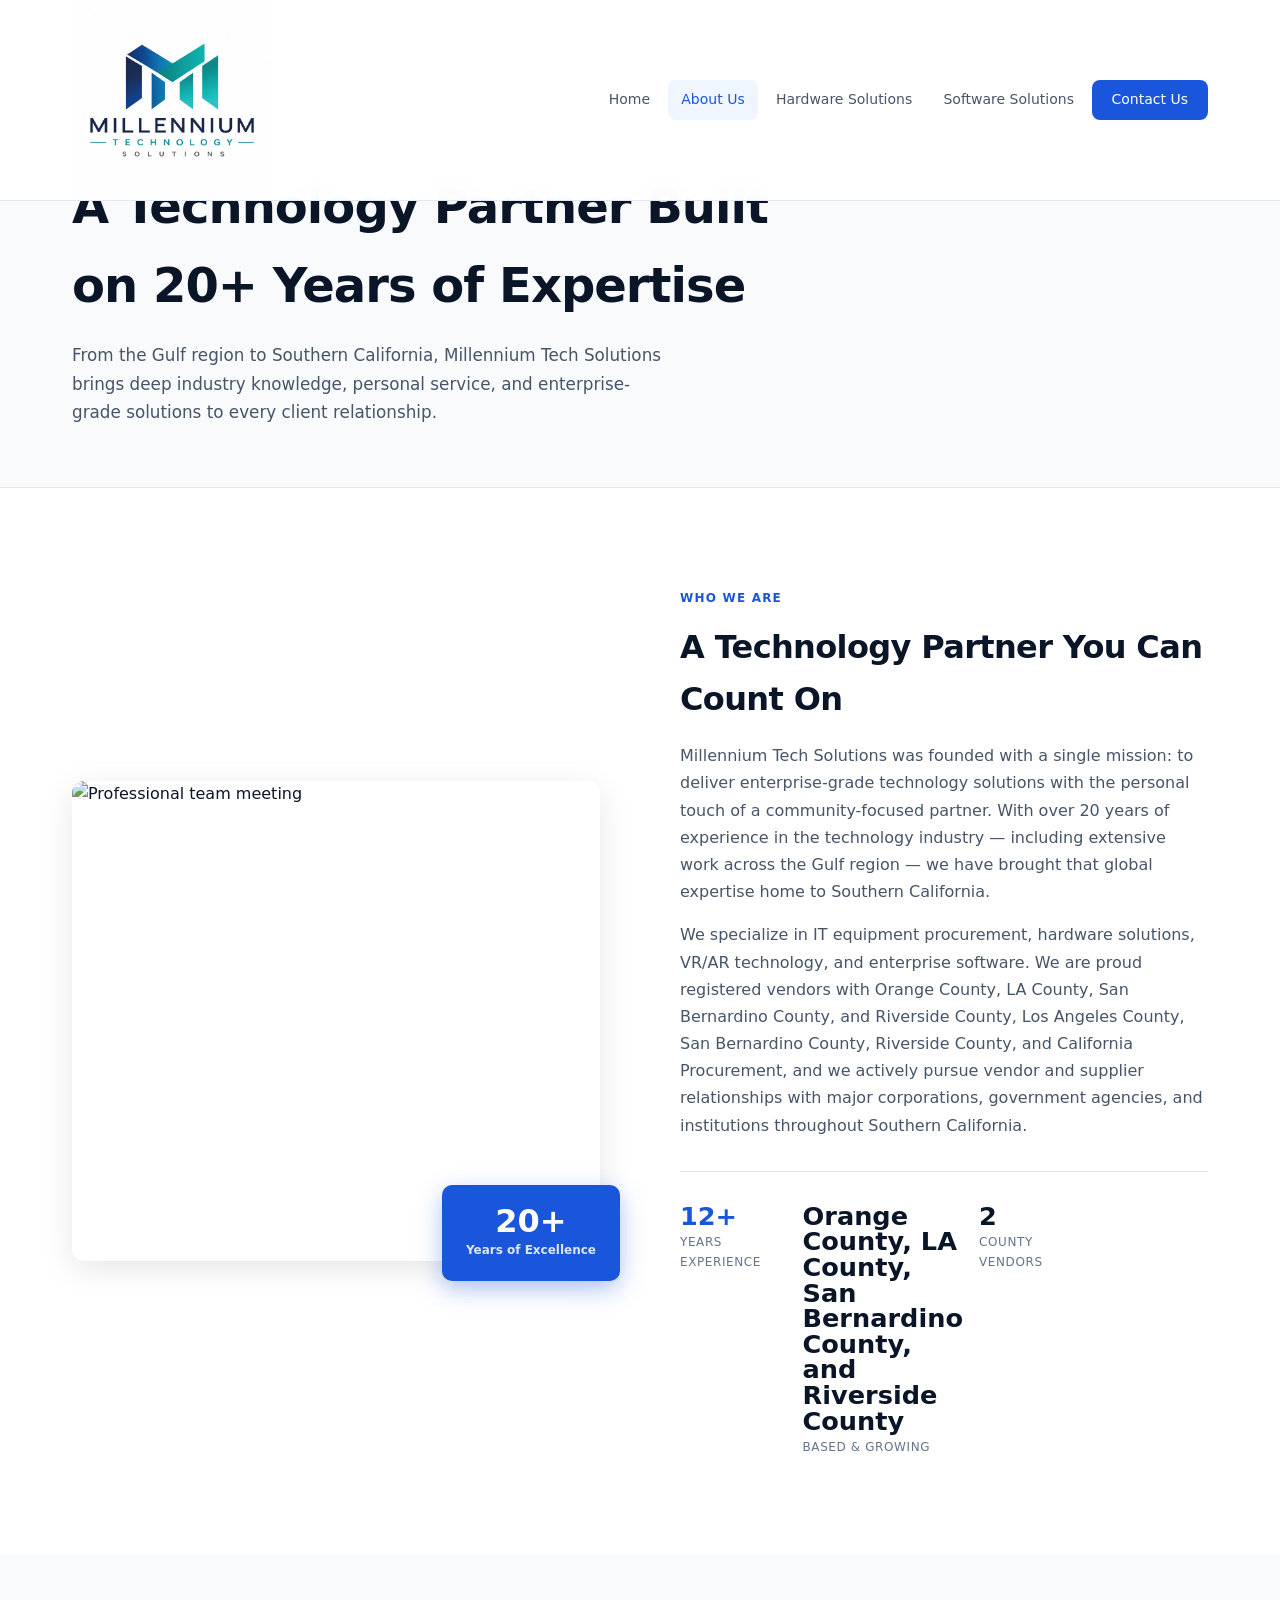
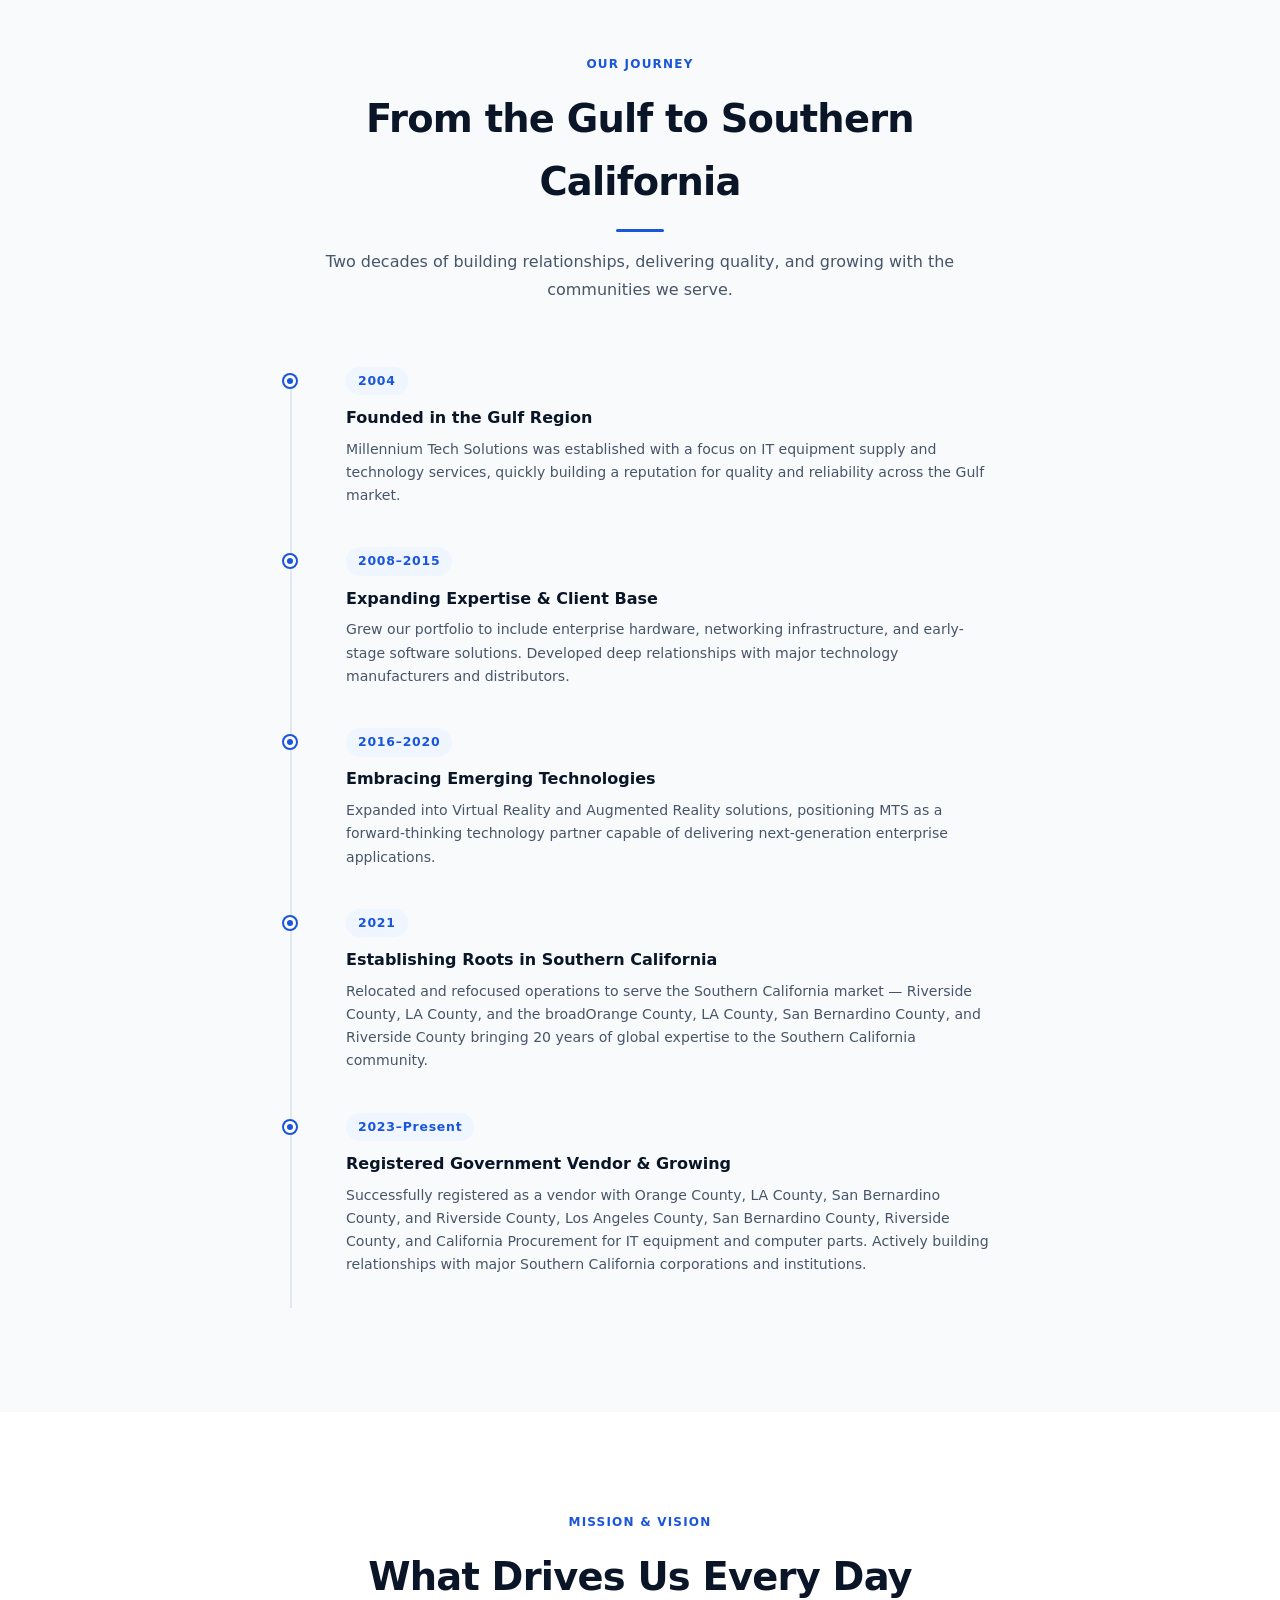
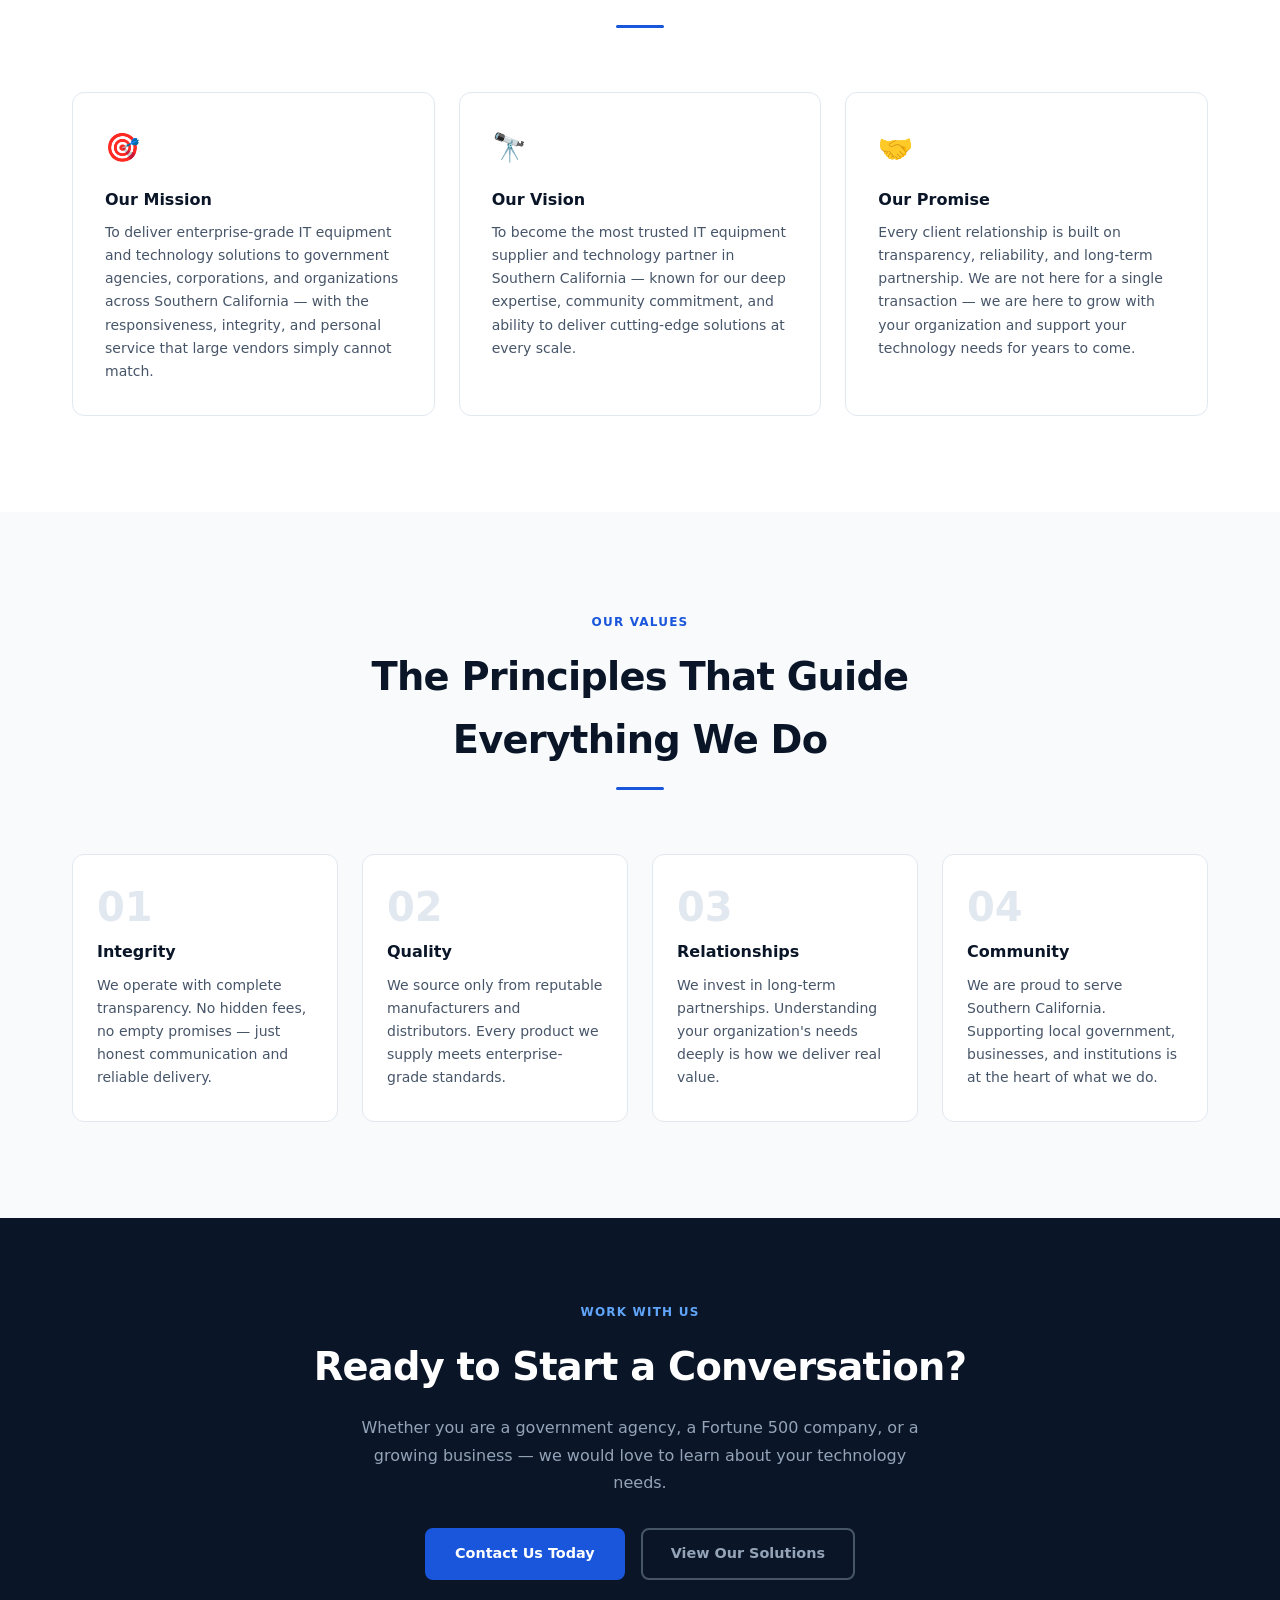
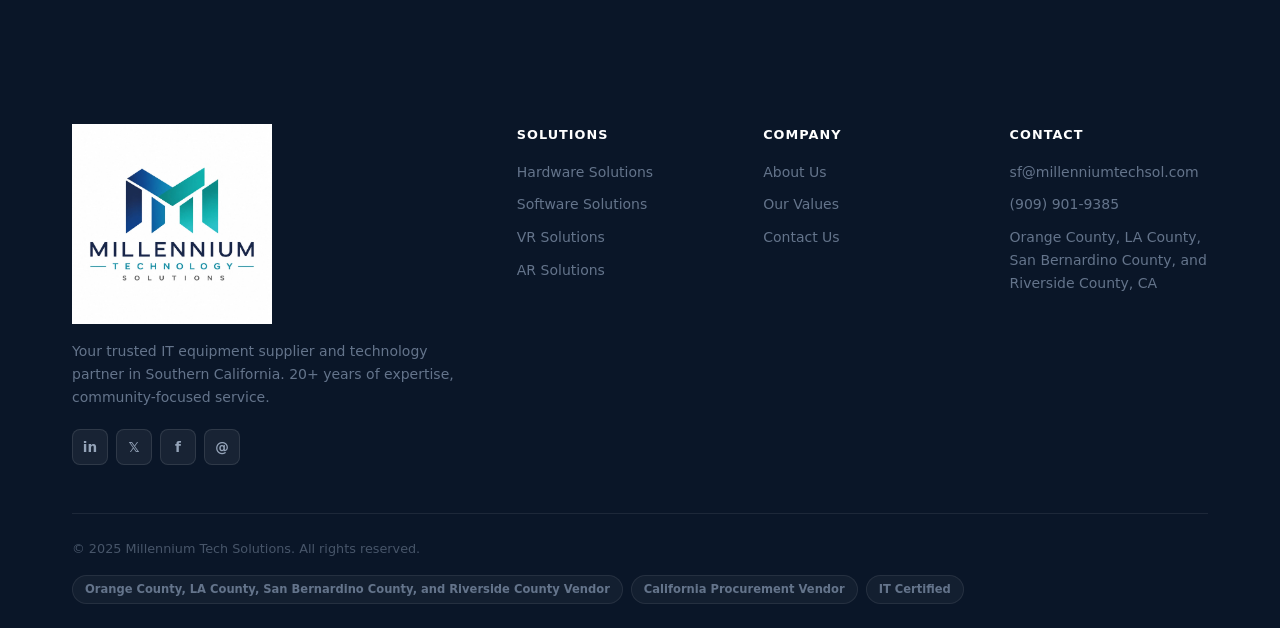
==== commit b8d2fa25: "Update about.html" ====
--- a/about.html
+++ b/about.html
@@ -49,7 +49,7 @@
 <section class="page-hero">
   <div class="container">
     <span class="label">About Us</span>
-    <h1>                                                A Technology Partner Built on 20+ Years of Expertise</h1>
+    <h1>A Technology Partner Built on 20+ Years of Expertise</h1>
     <p>From the Gulf region to Southern California, Millennium Tech Solutions brings deep industry knowledge, personal service, and enterprise-grade solutions to every client relationship.</p>
   </div>
 </section>
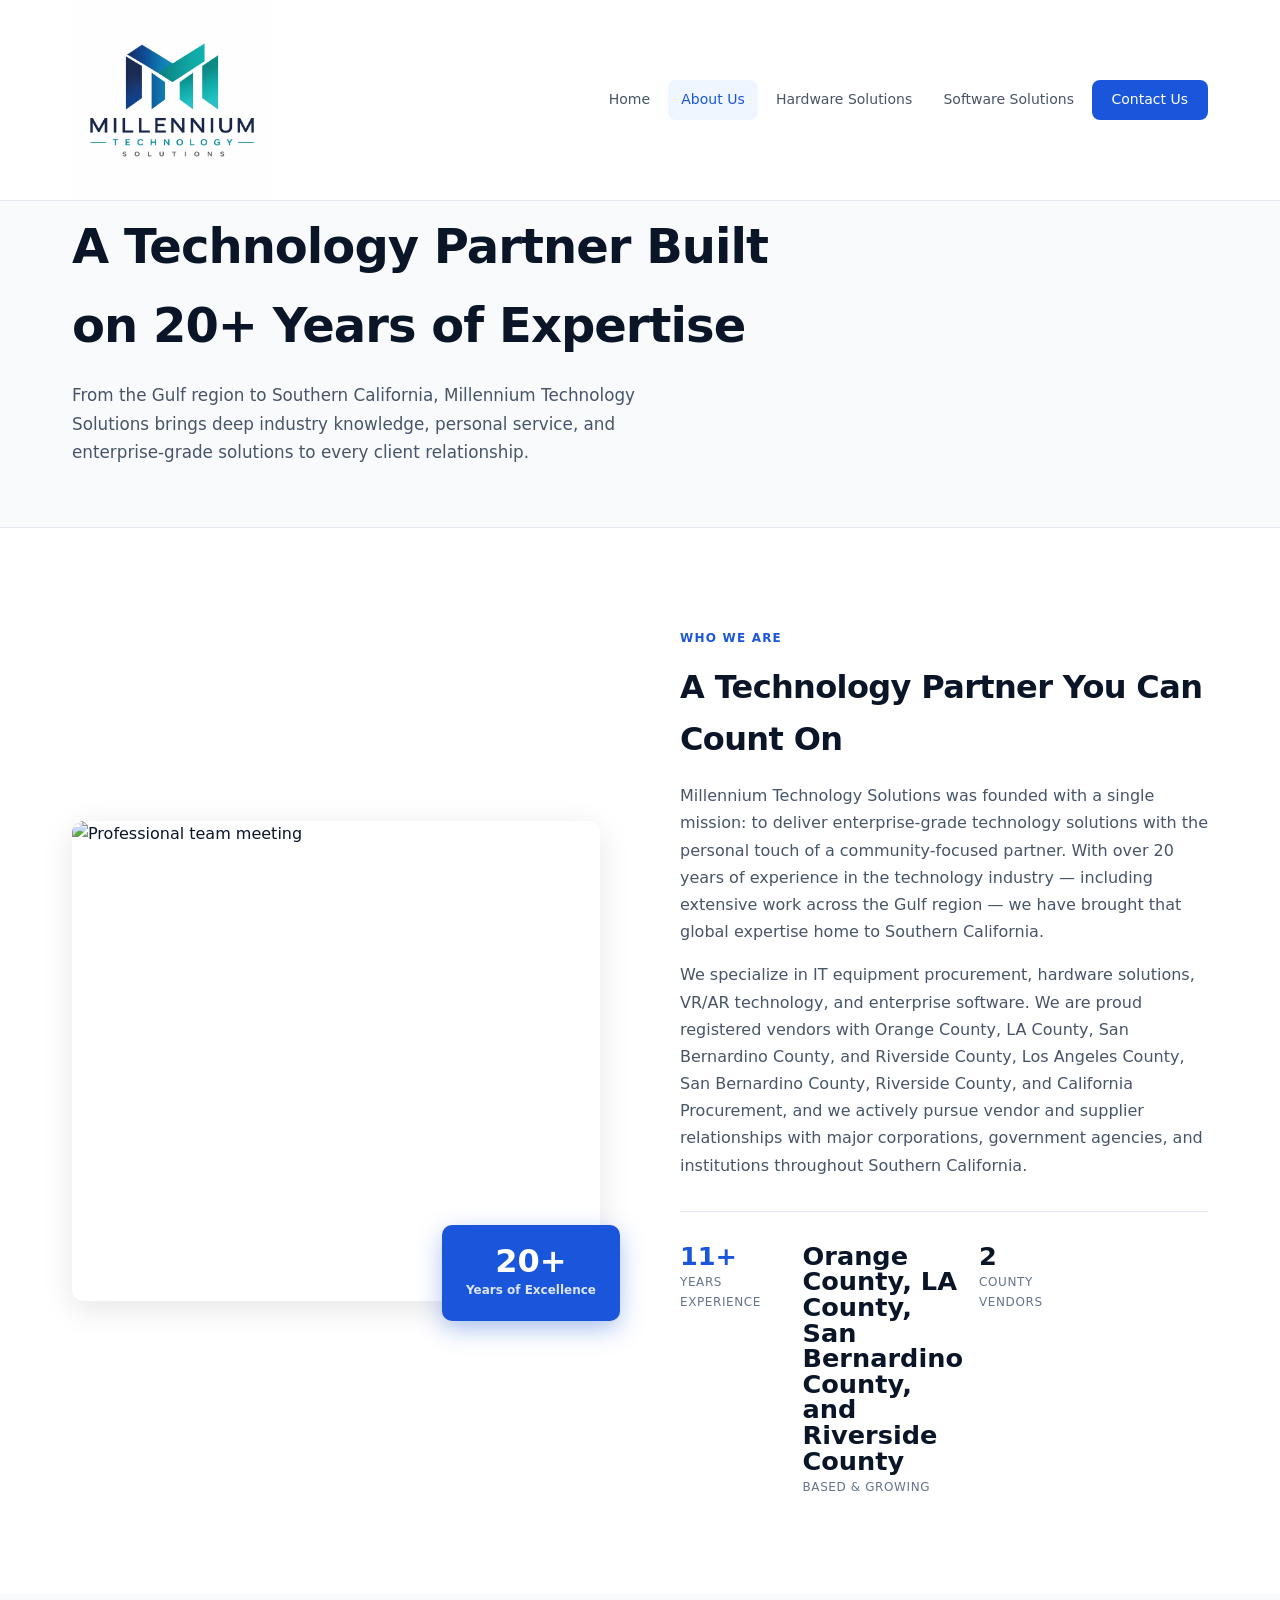
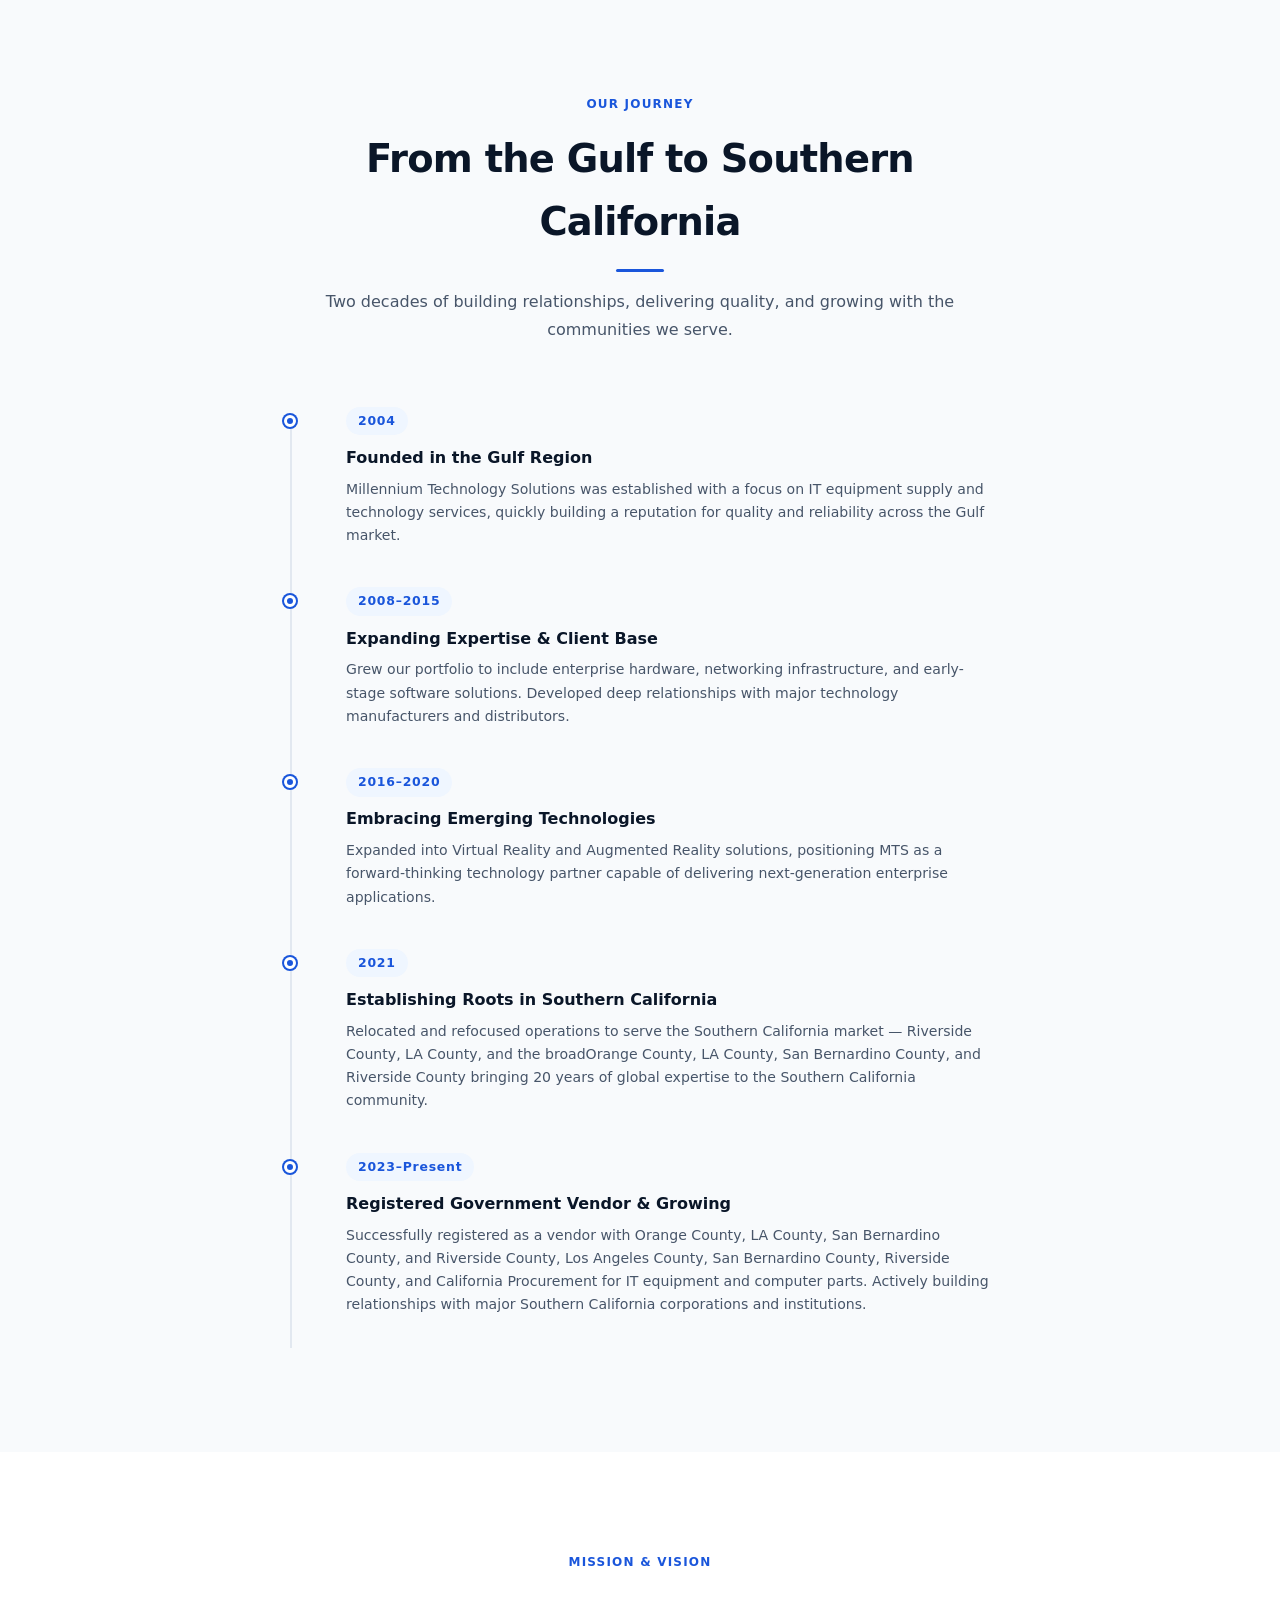
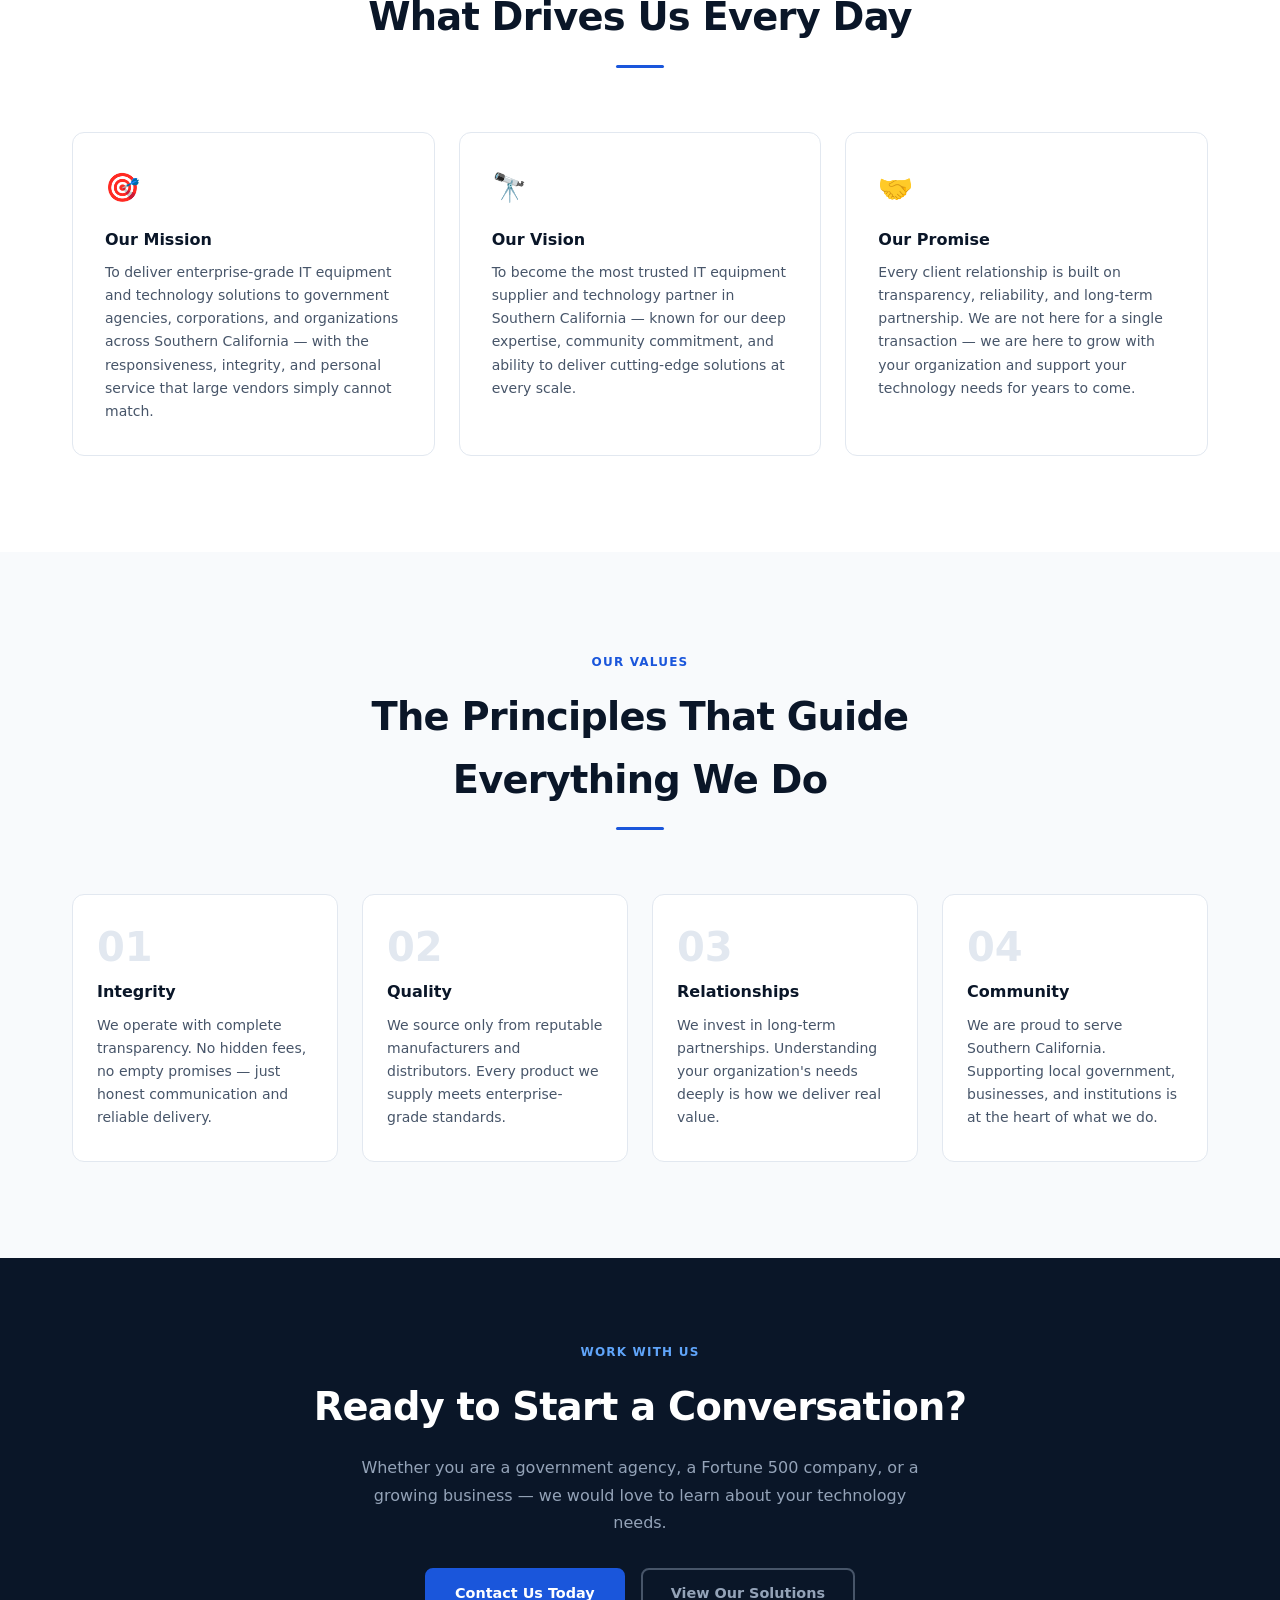
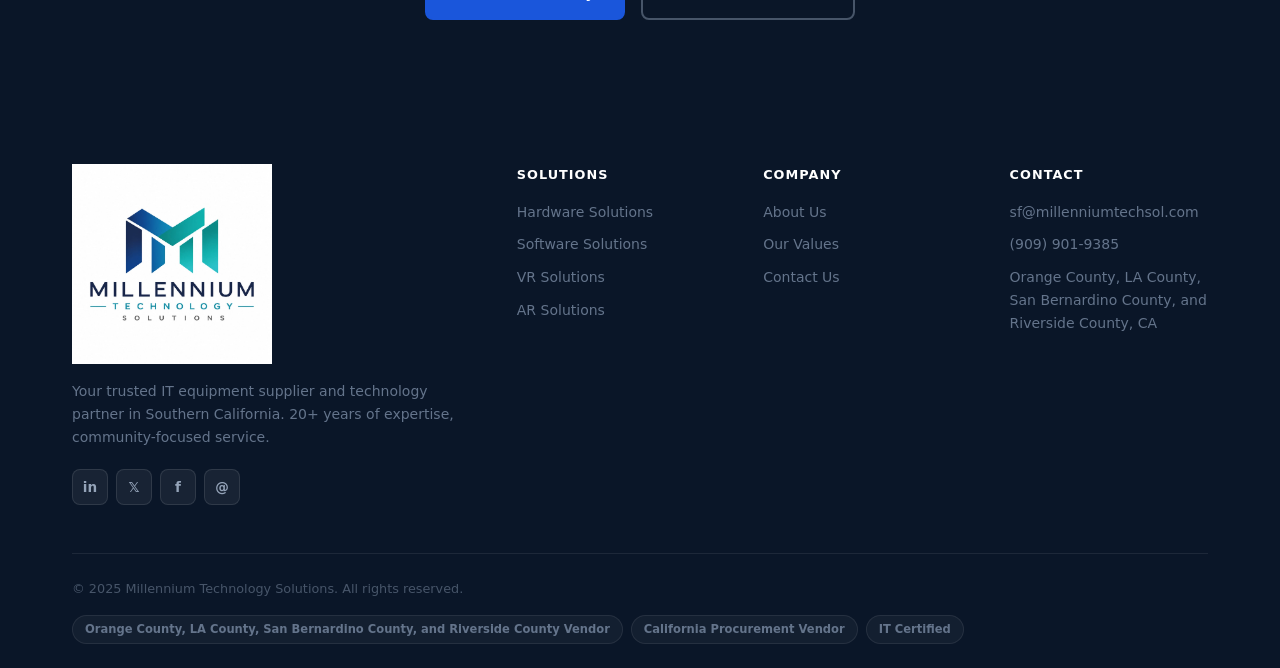
==== commit 85d7f741: "Update about.html - Orange County & California Procurement Vendor" ====
--- a/about.html
+++ b/about.html
@@ -3,8 +3,8 @@
 <head>
   <meta charset="UTF-8" />
   <meta name="viewport" content="width=device-width, initial-scale=1.0" />
-  <title>About Us | Millennium Tech Solutions</title>
-  <meta name="description" content="Learn about Millennium Tech Solutions — 20+ years of IT industry expertise, now serving Southern California with enterprise-grade technology solutions." />
+  <title>About Us | Millennium Technology Solutions</title>
+  <meta name="description" content="Learn about Millennium Technology Solutions — 20+ years of IT industry expertise, now serving Southern California with enterprise-grade technology solutions." />
   <link rel="preconnect" href="https://fonts.googleapis.com" />
   <link rel="preconnect" href="https://fonts.gstatic.com" crossorigin />
   <link href="https://fonts.googleapis.com/css2?family=Inter:wght@400;500;600;700&family=Syne:wght@600;700;800&display=swap" rel="stylesheet" />
@@ -16,7 +16,7 @@
   <div class="container">
     <div class="nav-inner">
       <a href="index.html" class="nav-logo">
-        <img src="logo.jpg" alt="Millennium Tech Solutions Logo" class="nav-logo-img" />
+        <img src="logo.jpg" alt="Millennium Technology Solutions Logo" class="nav-logo-img" />
       </a>
       <ul class="nav-links">
         <li><a href="index.html">Home</a></li>
@@ -50,7 +50,7 @@
   <div class="container">
     <span class="label">About Us</span>
     <h1>A Technology Partner Built on 20+ Years of Expertise</h1>
-    <p>From the Gulf region to Southern California, Millennium Tech Solutions brings deep industry knowledge, personal service, and enterprise-grade solutions to every client relationship.</p>
+    <p>From the Gulf region to Southern California, Millennium Technology Solutions brings deep industry knowledge, personal service, and enterprise-grade solutions to every client relationship.</p>
   </div>
 </section>
 
@@ -68,7 +68,7 @@
       <div class="why-content fade-up fade-up-delay-2">
         <span class="label">Who We Are</span>
         <h2>A Technology Partner You Can Count On</h2>
-        <p style="margin-bottom:1rem;">Millennium Tech Solutions was founded with a single mission: to deliver enterprise-grade technology solutions with the personal touch of a community-focused partner. With over 20 years of experience in the technology industry — including extensive work across the Gulf region — we have brought that global expertise home to Southern California.</p>
+        <p style="margin-bottom:1rem;">Millennium Technology Solutions was founded with a single mission: to deliver enterprise-grade technology solutions with the personal touch of a community-focused partner. With over 20 years of experience in the technology industry — including extensive work across the Gulf region — we have brought that global expertise home to Southern California.</p>
         <p>We specialize in IT equipment procurement, hardware solutions, VR/AR technology, and enterprise software. We are proud registered vendors with Orange County, LA County, San Bernardino County, and Riverside County, Los Angeles County, San Bernardino County, Riverside County, and California Procurement, and we actively pursue vendor and supplier relationships with major corporations, government agencies, and institutions throughout Southern California.</p>
         <div class="hero-stats" style="padding-top:2rem;margin-top:2rem;border-top:1px solid var(--border);">
           <div class="stat-item">
@@ -103,7 +103,7 @@
         <div class="timeline-item">
           <span class="timeline-year">2004</span>
           <h3>Founded in the Gulf Region</h3>
-          <p>Millennium Tech Solutions was established with a focus on IT equipment supply and technology services, quickly building a reputation for quality and reliability across the Gulf market.</p>
+          <p>Millennium Technology Solutions was established with a focus on IT equipment supply and technology services, quickly building a reputation for quality and reliability across the Gulf market.</p>
         </div>
         <div class="timeline-item">
           <span class="timeline-year">2008–2015</span>
@@ -209,7 +209,7 @@
     <div class="footer-grid">
       <div class="footer-brand">
         <a href="index.html" class="nav-logo">
-          <img src="logo.jpg" alt="Millennium Tech Solutions Logo" class="nav-logo-img" />
+          <img src="logo.jpg" alt="Millennium Technology Solutions Logo" class="nav-logo-img" />
         </a>
         <p>Your trusted IT equipment supplier and technology partner in Southern California. 20+ years of expertise, community-focused service.</p>
         <div class="footer-social">
@@ -246,7 +246,7 @@
       </div>
     </div>
     <div class="footer-bottom">
-      <p>&copy; 2025 Millennium Tech Solutions. All rights reserved.</p>
+      <p>&copy; 2025 Millennium Technology Solutions. All rights reserved.</p>
       <div class="cert-badges">
         <span class="cert-badge">Orange County, LA County, San Bernardino County, and Riverside County Vendor</span>
         <span class="cert-badge">California Procurement Vendor</span>
--- a/style.css
+++ b/style.css
@@ -961,3 +961,7 @@
   .hero-btns { flex-direction: column; }
   .cta-btns { flex-direction: column; align-items: center; }
 }
+
+.page-hero {
+    margin-top: 40px;
+}
